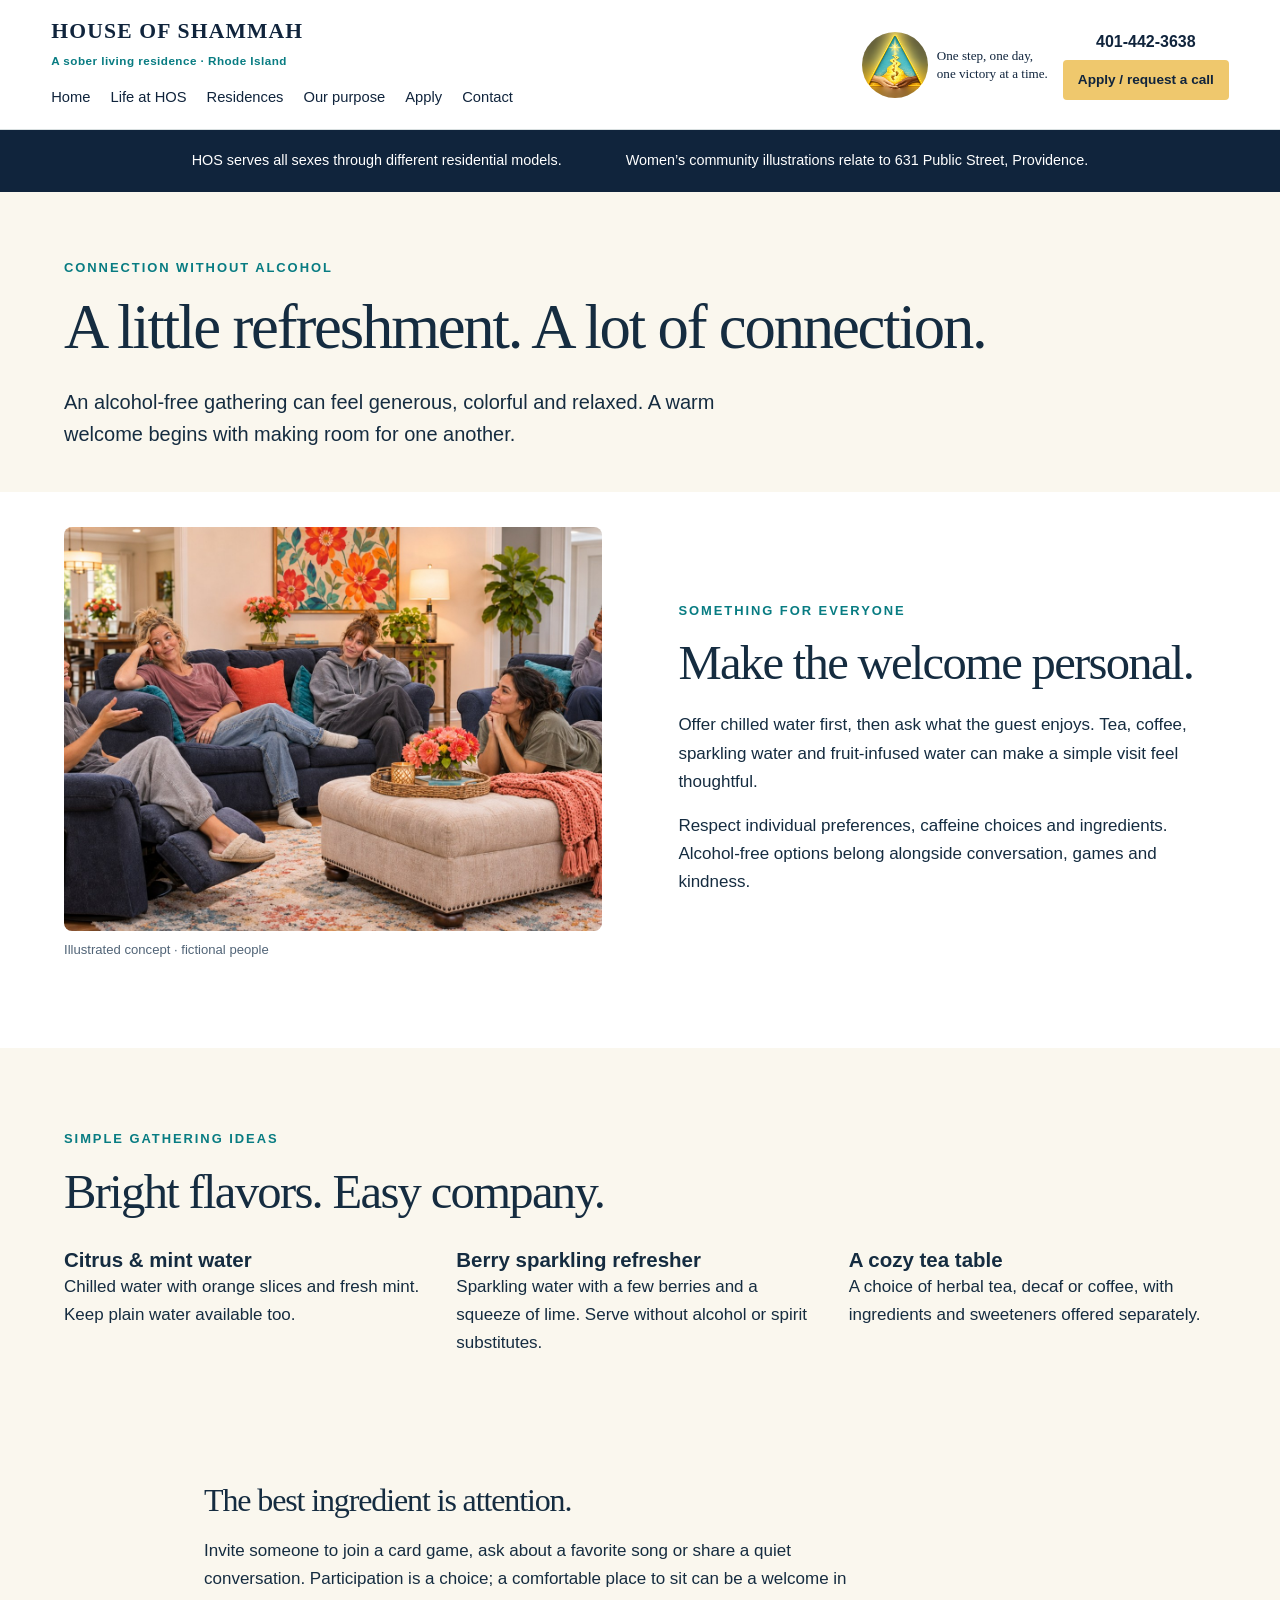
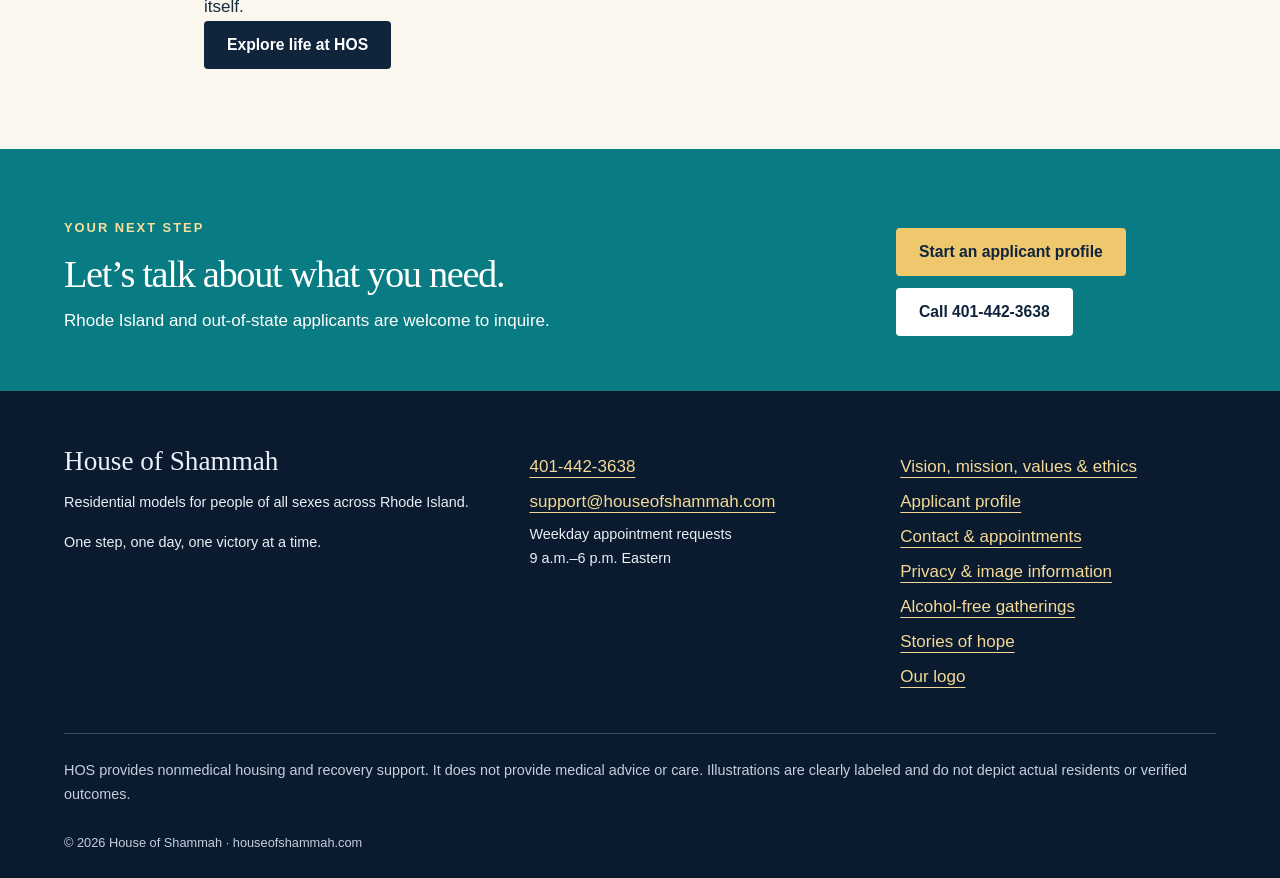
==== alcohol-free.html @ 66580cbb "Clarify HOS organization and Providence and Warwick residential models" ====
<!doctype html><html lang="en"><head><meta charset="utf-8"><meta name="viewport" content="width=device-width,initial-scale=1"><title>Alcohol-Free Gatherings | House of Shammah</title><meta name="description" content="Colorful alcohol-free refreshments and thoughtful gathering ideas from House of Shammah in Rhode Island."><meta name="theme-color" content="#10243c"><link rel="canonical" href="https://houseofshammah.com/alcohol-free.html"><link rel="icon" href="assets/refresh/hos-logo.jpg"><meta property="og:title" content="Alcohol-Free Gatherings | House of Shammah"><meta property="og:description" content="Colorful alcohol-free refreshments and thoughtful gathering ideas from House of Shammah in Rhode Island."><meta property="og:image" content="https://houseofshammah.com/assets/refresh/welcome-casual.jpg"><link rel="stylesheet" href="redesign.css"><link rel="stylesheet" href="finishing.css"><script src="site.js" defer></script></head><body><a class="skip" href="#main">Skip to content</a><header class="site-header"><div class="header-inner"><div class="navigation"><a class="wordmark" href="index.html">HOUSE OF SHAMMAH<span>A sober living residence · Rhode Island</span></a><button class="menu-toggle" aria-expanded="false" aria-controls="primary-nav">Menu</button><nav id="primary-nav" aria-label="Main navigation"><a href="index.html" >Home</a><a href="life.html" >Life at HOS</a><a href="residence.html" >Residences</a><a href="purpose.html" >Our purpose</a><a href="apply.html" >Apply</a><a href="contact.html" >Contact</a></nav></div><div class="header-contact"><a class="mini-brand" href="logo.html" aria-label="House of Shammah logo and tagline"><img src="assets/refresh/hos-logo.jpg" alt="House of Shammah gold and turquoise logo"><span>One step, one day,<br>one victory at a time.</span></a><div class="contact-actions"><a href="tel:14014423638">401-442-3638</a><a class="button gold small" href="apply.html">Apply / request a call</a></div></div></div><div class="compact-tagline">One step, one day, one victory at a time.</div></header><main id="main"><div class="promise-strip"><span>HOS serves all sexes through different residential models.</span><span>Women’s community illustrations relate to 631 Public Street, Providence.</span></div><section class="page-heading"><p class="eyebrow">Connection without alcohol</p><h1>A little refreshment. A lot of connection.</h1><p class="lede">An alcohol-free gathering can feel generous, colorful and relaxed. A warm welcome begins with making room for one another.</p></section><section class="section feature"><div><figure><a class="image-link" href="assets/refresh/living-conversation.jpg" aria-label="Open image: Fictional women sharing relaxed conversation in a welcoming living room"><img src="assets/refresh/living-conversation.jpg" alt="Fictional women sharing relaxed conversation in a welcoming living room" loading=lazy decoding="async"></a><figcaption>Illustrated concept · fictional people</figcaption></figure></div><div><p class="eyebrow">Something for everyone</p><h2>Make the welcome personal.</h2><p>Offer chilled water first, then ask what the guest enjoys. Tea, coffee, sparkling water and fruit-infused water can make a simple visit feel thoughtful.</p><p>Respect individual preferences, caffeine choices and ingredients. Alcohol-free options belong alongside conversation, games and kindness.</p></div></section><section class="section"><p class="eyebrow">Simple gathering ideas</p><h2>Bright flavors. Easy company.</h2><div class="gallery three"><article class="drink-card"><h3>Citrus & mint water</h3><p>Chilled water with orange slices and fresh mint. Keep plain water available too.</p></article><article class="drink-card"><h3>Berry sparkling refresher</h3><p>Sparkling water with a few berries and a squeeze of lime. Serve without alcohol or spirit substitutes.</p></article><article class="drink-card"><h3>A cozy tea table</h3><p>A choice of herbal tea, decaf or coffee, with ingredients and sweeteners offered separately.</p></article></div></section><section class="section prose"><h2>The best ingredient is attention.</h2><p>Invite someone to join a card game, ask about a favorite song or share a quiet conversation. Participation is a choice; a comfortable place to sit can be a welcome in itself.</p><a class="button navy" href="life.html">Explore life at HOS</a></section><section class="cta"><div><p class="eyebrow">Your next step</p><h2>Let’s talk about what you need.</h2><p>Rhode Island and out-of-state applicants are welcome to inquire.</p></div><div class="buttons"><a class="button gold" href="apply.html">Start an applicant profile</a><a class="button light" href="tel:14014423638">Call 401-442-3638</a></div></section></main><footer><div class="footer-grid"><div><strong>House of Shammah</strong><p>Residential models for people of all sexes across Rhode Island.</p><p>One step, one day, one victory at a time.</p></div><div><a href="tel:14014423638">401-442-3638</a><a href="mailto:support@houseofshammah.com">support@houseofshammah.com</a><p>Weekday appointment requests<br>9 a.m.–6 p.m. Eastern</p></div><div><a href="purpose.html">Vision, mission, values & ethics</a><a href="apply.html">Applicant profile</a><a href="contact.html">Contact & appointments</a><a href="privacy.html">Privacy & image information</a><a href="alcohol-free.html">Alcohol-free gatherings</a><a href="stories.html">Stories of hope</a><a href="logo.html">Our logo</a></div></div><p class="footer-note">HOS provides nonmedical housing and recovery support. It does not provide medical advice or care. Illustrations are clearly labeled and do not depict actual residents or verified outcomes.</p><p class="copyright">© 2026 House of Shammah · houseofshammah.com</p></footer><dialog id="image-dialog"><button class="dialog-close" aria-label="Close enlarged image">Close</button><img alt=""><p></p></dialog></body></html>
---- redesign.css ----
:root{--navy:#10243c;--teal:#087c82;--gold:#efc86d;--cream:#faf7ee;--ink:#152c40;--muted:#516477;--line:#d8dfe0;--serif:Georgia,'Times New Roman',serif}*{box-sizing:border-box}html{scroll-behavior:smooth;scroll-padding-top:160px}body{margin:0;background:var(--cream);color:var(--ink);font:1.0625rem/1.65 Arial,Helvetica,sans-serif}img{display:block;max-width:100%;height:auto}a{color:var(--teal);text-underline-offset:5px}button,input,select,textarea{font:inherit}button,a:focus-visible,input:focus-visible,select:focus-visible,textarea:focus-visible,summary:focus-visible{outline-color:var(--teal);outline-offset:4px}h1,h2,h3,p,figure{margin:0}h1,h2{font-family:var(--serif);font-weight:400;line-height:1.07;letter-spacing:-.035em}h1{font-size:clamp(2.5rem,4.9vw,4.8rem)}h2{font-size:clamp(2.1rem,3.8vw,3.7rem)}h3{font-size:1.28rem;line-height:1.35}p+p{margin-top:1rem}p{max-width:72ch}.eyebrow{text-transform:uppercase;font-size:.81rem;letter-spacing:.15em;font-weight:700;color:var(--teal);margin-bottom:1rem}.lede{font-size:1.25rem;max-width:64ch;line-height:1.6}.large{font-size:1.4rem}.micro,.form-note{font-size:.9rem;color:var(--muted)}.skip{position:fixed;top:-100px;left:20px;z-index:100;background:white;padding:12px}.skip:focus{top:10px}.site-header{position:sticky;top:0;z-index:30;background:#fffffff7;border-bottom:1px solid var(--line);backdrop-filter:blur(14px)}.header-inner{max-width:1520px;margin:auto;display:flex;justify-content:space-between;gap:24px;padding:14px 4vw;align-items:center}.wordmark{font-family:var(--serif);font-size:1.35rem;letter-spacing:.055em;text-decoration:none;color:var(--navy);font-weight:700;display:block}.wordmark span{display:block;font:700 .73rem/1.4 Arial,sans-serif;letter-spacing:.04em;color:var(--teal);margin:3px 0 12px}.navigation nav{display:flex;flex-wrap:wrap;gap:20px}.navigation nav a{font-size:.92rem;color:var(--navy);text-decoration:none;padding:4px 0;border-bottom:2px solid transparent}.navigation nav a:hover,.navigation nav a[aria-current]{border-color:var(--teal)}.header-contact{display:flex;align-items:center;gap:15px;flex-shrink:0}.mini-brand{display:flex;align-items:center;gap:9px;text-decoration:none;color:var(--navy)}.mini-brand img{width:66px;height:66px;object-fit:contain;border-radius:50%}.mini-brand span{font:.82rem/1.35 var(--serif)}.contact-actions{display:flex;flex-direction:column;align-items:center;gap:5px}.contact-actions>a:first-child{font-weight:700;text-decoration:none;color:var(--navy);font-size:1rem}.button{display:inline-flex;justify-content:center;align-items:center;border:1px solid transparent;min-height:48px;padding:12px 22px;text-decoration:none;border-radius:4px;font-size:.98rem;line-height:1.35;font-weight:700;cursor:pointer;transition:transform .16s,background .16s}.button:hover{transform:translateY(-2px)}.button.small{font-size:.85rem;min-height:40px;padding:9px 14px}.button.gold{background:var(--gold);color:var(--navy)}.button.navy{background:var(--navy);color:white}.button.outline{background:transparent;border-color:var(--navy);color:var(--navy)}.button.light{background:white;color:var(--navy)}.buttons{display:flex;flex-wrap:wrap;gap:12px;margin-top:24px}.text-link{font-weight:700;display:inline-block;margin-top:24px}.menu-toggle{display:none}.hero{display:grid;grid-template-columns:minmax(270px,.8fr) minmax(0,1.75fr);max-width:1600px;margin:auto;border-bottom:1px solid var(--line)}.hero-brand{display:flex;align-items:center;justify-content:center;flex-direction:column;text-align:center;background:linear-gradient(140deg,#fff9e5,#f4e6bd);padding:42px 25px;border-right:1px solid #dec77e}.hero-brand img{width:100%;max-width:360px;aspect-ratio:1;object-fit:contain;border-radius:12px;box-shadow:0 18px 38px #9b7c4b22}.brand-tagline{font:italic clamp(1.3rem,2vw,2rem)/1.35 var(--serif);margin-top:25px}.place{font-size:.8rem;text-transform:uppercase;letter-spacing:.15em;margin-top:22px}.hero-story{position:relative;background:white;display:flex;flex-direction:column}.hero-copy{padding:35px 5vw 28px}.hero-copy h1{font-size:clamp(2.6rem,4vw,4.1rem)}.hero-copy h1 em{font-weight:400;color:var(--teal)}.hero-copy>p:not(.eyebrow){margin-top:18px;max-width:59ch}.hero-copy .micro{margin-top:14px!important}.hero-photo figure>a{display:block}.hero-photo img{width:100%;height:310px;object-fit:cover;object-position:center 48%}.hero-photo figcaption{padding:7px 20px}.promise-strip{background:var(--navy);color:white;display:flex;justify-content:center;gap:5vw;padding:19px 5vw;font-size:.9rem}.section{max-width:1340px;margin:auto;padding:80px 5vw}.intro,.feature,.founder{display:grid;grid-template-columns:1fr 1fr;gap:6vw;align-items:center}.intro h2{font-size:clamp(2rem,3.5vw,3.4rem)}.feature{background:white;max-width:none;padding-left:max(5vw,calc((100vw - 1206px)/2));padding-right:max(5vw,calc((100vw - 1206px)/2))}.feature h2,.founder h3{margin-bottom:22px}.feature figure img{width:100%;aspect-ratio:4/3;object-fit:cover;border-radius:8px}.founder-name{border-left:5px solid var(--gold);padding-left:28px}.founder-tagline{font:italic 1.6rem/1.55 var(--serif);color:var(--teal);margin-top:20px}.credential{font-size:.92rem;padding:20px 0;border-top:1px solid var(--line)}.cta{background:var(--teal);color:white;padding:55px max(5vw,calc((100vw - 1206px)/2));display:flex;gap:40px;align-items:center;justify-content:space-between}.cta .eyebrow{color:#f8df9e}.cta h2{font-size:clamp(2rem,3vw,3rem)}.cta p{margin-top:12px}.cta .buttons{max-width:320px;flex-shrink:0}.page-heading{max-width:1340px;margin:auto;padding:65px 5vw 42px}.page-heading h1{max-width:1000px;margin-bottom:25px}.page-heading+.section{padding-top:35px}.comparison{display:grid;grid-template-columns:1fr 1fr;gap:25px;margin:30px 0}.comparison h3{margin-bottom:16px}.comparison img{width:100%;aspect-ratio:4/3;object-fit:cover;border-radius:6px}.comparison+figure img{width:100%;border-radius:7px}.gallery{display:grid;gap:25px;margin-top:28px}.gallery.two{grid-template-columns:1fr 1fr}.gallery.three{grid-template-columns:repeat(3,1fr)}.gallery img{width:100%;height:330px;object-fit:cover;border-radius:6px}.gallery.three img{height:265px}.gallery-heading{font:2rem var(--serif);border-top:1px solid var(--line);padding-top:32px;margin-top:40px}figcaption{font-size:.82rem;line-height:1.5;padding:9px 0;color:var(--muted)}figcaption strong{font-size:1rem;color:var(--navy)}.image-link{display:block;cursor:zoom-in}.pastel{background:#eff7f4;max-width:none;padding-left:max(5vw,calc((100vw - 1206px)/2));padding-right:max(5vw,calc((100vw - 1206px)/2))}.view-switch{display:flex;gap:10px;margin-top:25px}.concept-section{padding-top:25px}.purpose-triptych{display:grid;grid-template-columns:1fr 1fr 1fr;gap:30px;align-items:start}.purpose-logo{position:sticky;top:165px;border-right:1px solid #c8aa5c;padding-right:25px;text-align:center}.purpose-logo img{width:100%;object-fit:contain;aspect-ratio:1;border-radius:10px}.purpose-logo h2{font-size:2rem;margin:25px 0 10px}.purpose-logo p{font:italic 1.5rem/1.4 var(--serif)}.frame-column{display:grid;gap:24px}.frame-column img{width:100%;height:auto;object-fit:contain}.readable-statements{padding-top:20px}details{margin-top:18px;border-bottom:1px solid var(--line);padding:20px 0}summary{cursor:pointer;font-size:1.2rem;font-weight:700}details p{padding:20px 0 5px}.application-layout{display:grid;grid-template-columns:310px 1fr;gap:55px;padding-top:20px}.application-layout aside{align-self:start;position:sticky;top:155px}.application-layout aside h2{font-size:2rem}.application-layout ol{padding-left:24px}.application-layout li{margin:15px 0}form{min-width:0}form>h2{font-size:2rem;margin-bottom:25px}fieldset{border:0;border-top:1px solid var(--line);padding:30px 0;margin:0}legend{font:1.7rem var(--serif);padding:0 12px 0 0}label{display:block;font-size:.95rem;font-weight:700;margin-top:15px}input,select,textarea{display:block;width:100%;min-height:46px;border:1px solid #9aaab5;background:white;border-radius:4px;color:var(--navy);padding:10px 12px;margin-top:7px;max-width:100%}textarea{resize:vertical}input[type=checkbox]{display:inline;width:18px;height:18px;min-height:18px;flex-shrink:0;margin:4px 0 0}.check{display:flex;gap:10px;align-items:start;font-weight:400}.form-grid{display:grid;grid-template-columns:1fr 1fr;gap:0 22px}.contact-person{padding:15px 0 22px}.contact-person+.contact-person{border-top:1px dashed var(--line)}.income-options{margin-top:20px;display:grid;grid-template-columns:1fr 1fr;gap:0 20px}.income-options p{grid-column:1/-1}fieldset>p,.form-note{margin-top:20px}.text-button{background:transparent;border:0;text-decoration:underline;color:var(--teal);cursor:pointer;padding:12px}form button[type=submit]{margin-top:25px}#appointment-status{font-weight:700;margin-top:20px;color:var(--teal)}.contact-grid{display:grid;grid-template-columns:1fr 1fr;gap:7vw;padding-top:20px}.contact-block{background:var(--navy);color:white;padding:35px;border-radius:8px}.contact-block h2{font-size:2.5rem;margin-bottom:30px}.contact-block a{display:block;color:var(--gold);overflow-wrap:anywhere}.big-phone{font-size:clamp(1.8rem,2.8vw,2.5rem);text-decoration:none;font-weight:700;margin:20px 0}.contact-block p{margin-top:22px}.appointment-form h2{font-size:2.8rem;margin-bottom:20px}.appointment-form{scroll-margin-top:170px}.logo-page{text-align:center;max-width:1100px;margin:auto;padding:70px 5vw 90px}.logo-page h1{font-size:clamp(2.5rem,4vw,4rem)}.logo-page>img{width:min(100%,640px);aspect-ratio:1;object-fit:contain;margin:35px auto;border-radius:12px}.logo-page .button{margin-top:35px}.prose{max-width:1000px;padding-top:10px}.prose h2{font-size:2rem;margin:35px 0 20px}.footer-grid{max-width:1206px;margin:auto;display:grid;grid-template-columns:1.3fr 1fr 1fr;gap:55px}footer{background:#0b1b2f;color:#e9eff5;padding:55px 5vw 25px}footer a{color:#f3d995;display:block;margin:7px 0;overflow-wrap:anywhere}footer p{font-size:.9rem}.footer-grid strong{font:1.7rem var(--serif)}.footer-grid strong+p{margin-top:12px}.footer-note{max-width:1206px;margin:35px auto 0;border-top:1px solid #ffffff33;padding-top:25px;color:#c2d0dd}.copyright{max-width:1206px;margin:25px auto 0;color:#c2d0dd;font-size:.8rem}dialog{border:0;border-radius:8px;max-width:95vw;width:1100px;max-height:94vh;background:white;padding:18px}dialog::backdrop{background:#071528dc}dialog img{max-height:78vh;width:100%;object-fit:contain}dialog p{font-size:.9rem;margin-top:10px}.dialog-close{float:right;border:1px solid var(--navy);background:var(--navy);color:white;padding:8px 18px;border-radius:4px;margin-bottom:12px;cursor:pointer}.profile-print{display:none}
@media(max-width:1100px){.header-inner{gap:15px}.mini-brand span{display:none}.navigation nav{gap:14px}.wordmark{font-size:1.15rem}.hero-copy{padding:30px}.hero-copy h1{font-size:3rem}.hero-brand{padding:30px 18px}.application-layout{grid-template-columns:250px 1fr;gap:30px}.gallery img{height:280px}.purpose-triptych{gap:18px}.purpose-logo{padding-right:16px}}
@media(max-width:800px){html{scroll-padding-top:155px}.header-inner{padding:10px 4vw;gap:10px}.wordmark{font-size:.95rem;letter-spacing:.015em}.wordmark span{font-size:.67rem;margin-bottom:5px;max-width:210px}.menu-toggle{display:block;border:1px solid #b7c6cb;background:white;padding:6px 12px;border-radius:3px;font-size:.85rem;color:var(--navy)}.navigation nav{display:none;position:absolute;top:100%;left:0;right:0;background:white;padding:20px 5vw;box-shadow:0 10px 15px #0001}.navigation nav.open{display:flex}.header-contact{gap:7px}.mini-brand img{width:49px;height:49px}.contact-actions>a:first-child{font-size:.82rem}.button.small{padding:8px;font-size:.75rem;min-height:35px}.hero{grid-template-columns:1fr}.hero-brand{padding:25px;display:grid;grid-template-columns:100px 1fr;gap:15px;border-right:0;border-bottom:1px solid #dec77e}.hero-brand img{width:100px}.hero-brand .brand-tagline{margin:0;font-size:1.35rem;text-align:left}.hero-brand .place{display:none}.hero-copy{padding:35px 6vw}.hero-copy h1{font-size:clamp(2.5rem,7.4vw,3.8rem)}.hero-photo img{height:auto;aspect-ratio:4/3}.promise-strip{flex-wrap:wrap;gap:10px 25px;justify-content:start;padding:18px 6vw}.section{padding:50px 6vw}.intro,.feature,.founder{grid-template-columns:1fr;gap:30px}.intro h2{font-size:2.8rem}.feature h2{margin-top:5px}.page-heading{padding:45px 6vw 30px}.page-heading .lede{font-size:1.1rem}.comparison,.gallery.two,.gallery.three{grid-template-columns:1fr}.gallery img,.gallery.three img{height:auto;max-height:550px;object-fit:contain;background:#f2efe6}.comparison img{height:auto;aspect-ratio:auto}.purpose-triptych{grid-template-columns:1fr 1fr}.purpose-logo{grid-column:1/-1;position:static;border-right:0;border-bottom:1px solid #c8aa5c;padding:0 0 28px}.purpose-logo img{width:240px;margin:auto}.purpose-logo h2{margin-top:20px}.application-layout,.contact-grid{grid-template-columns:1fr;gap:35px}.application-layout aside{position:static}.cta{flex-direction:column;align-items:start;gap:15px;padding:40px 6vw}.cta .buttons{max-width:none}.footer-grid{grid-template-columns:1fr;gap:25px}.frame-column{gap:18px}.frame-column figcaption{font-size:.75rem}.contact-block{padding:25px}.form-grid{gap:0 16px}}
@media(max-width:450px){.header-contact .mini-brand{display:flex}.mini-brand img{width:36px;height:36px}.mini-brand span{display:none}.contact-actions{gap:6px}.navigation .wordmark{max-width:150px;font-size:.82rem}.navigation nav{flex-direction:column;gap:8px}.hero-brand{grid-template-columns:84px 1fr;padding:20px}.hero-brand img{width:84px}.brand-tagline{font-size:1.2rem!important}.form-grid,.income-options{grid-template-columns:1fr}.purpose-triptych{grid-template-columns:1fr}.purpose-logo{grid-column:auto}.frame-column img{max-width:420px;margin:auto}h1{font-size:2.6rem}.hero-copy h1{font-size:2.7rem}.buttons>.button{flex-grow:1}.contact-actions .button{font-size:.67rem;padding:7px}.gallery-heading{margin-top:28px}}
@media(prefers-reduced-motion:reduce){html{scroll-behavior:auto}*,*::before,*::after{transition:none!important;animation:none!important}}
@media print{body{font:12pt/1.5 Arial;background:white;color:black}.site-header,footer,.cta,.buttons,.menu-toggle,.view-switch{display:none!important}.section,.page-heading{padding:20px 0;max-width:none}.application-layout{display:block}.application-layout aside{display:none}.profile-printing body>*{display:none!important}.profile-printing body>.profile-print{display:block!important;padding:20px}.profile-print h1{font:24pt Georgia;margin-bottom:12px}.profile-print h2{font:18pt Georgia;margin:25px 0 12px}.profile-print p{font:12pt/1.5 Arial;margin:8px 0;white-space:pre-wrap;overflow-wrap:anywhere}.profile-print section{break-inside:avoid}a{color:inherit;text-decoration:none}figure{break-inside:avoid}}
---- finishing.css ----
.compact-tagline{display:none}.hero-photo{order:-1}.hero-photo img{height:280px;object-position:center 20%}.hero-copy{padding-top:24px;padding-bottom:28px}.hero-copy h1{font-size:clamp(2.5rem,3.5vw,3.55rem)}.hero-copy .eyebrow{margin-bottom:12px}.hero-copy>p:not(.eyebrow){margin-top:13px}.hero-copy .buttons{margin-top:18px}
.foundation-section{display:grid;grid-template-columns:1fr 1fr;align-items:center;gap:60px;border-top:1px solid #d8dfe0}.foundation-section img{max-height:850px;width:100%;object-fit:contain}.foundation-section h2{margin-bottom:24px}
@media(max-width:800px){.foundation-section{grid-template-columns:1fr;gap:25px}}
@media(max-width:1100px){.compact-tagline{display:block;text-align:center;font:italic .95rem/1.5 Georgia,serif;padding:4px 12px;border-top:1px solid #edf0ef;color:#10243c}.header-inner{padding-top:10px;padding-bottom:8px}}
@media(max-width:800px){.hero-photo img{height:auto;aspect-ratio:16/10;object-position:center 65%}.hero-copy h1{font-size:clamp(2.5rem,7.4vw,3.8rem)}}
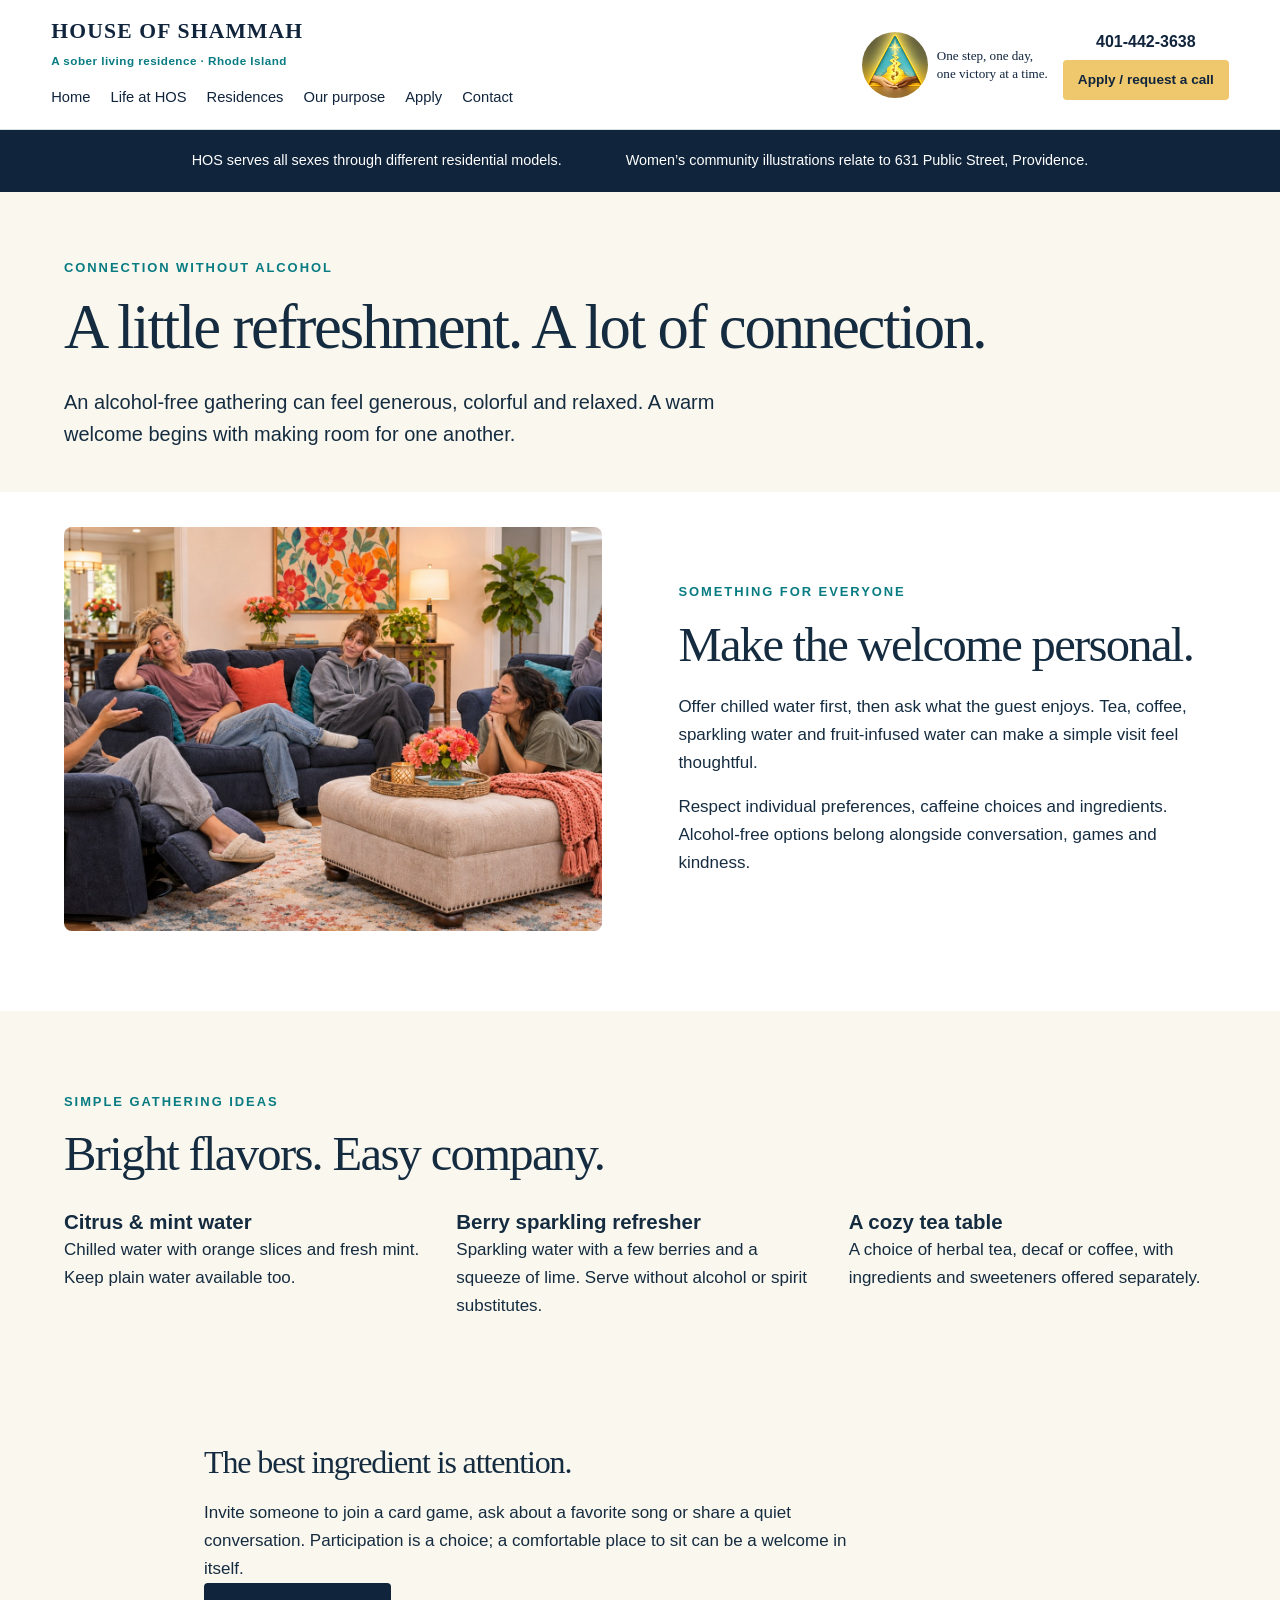
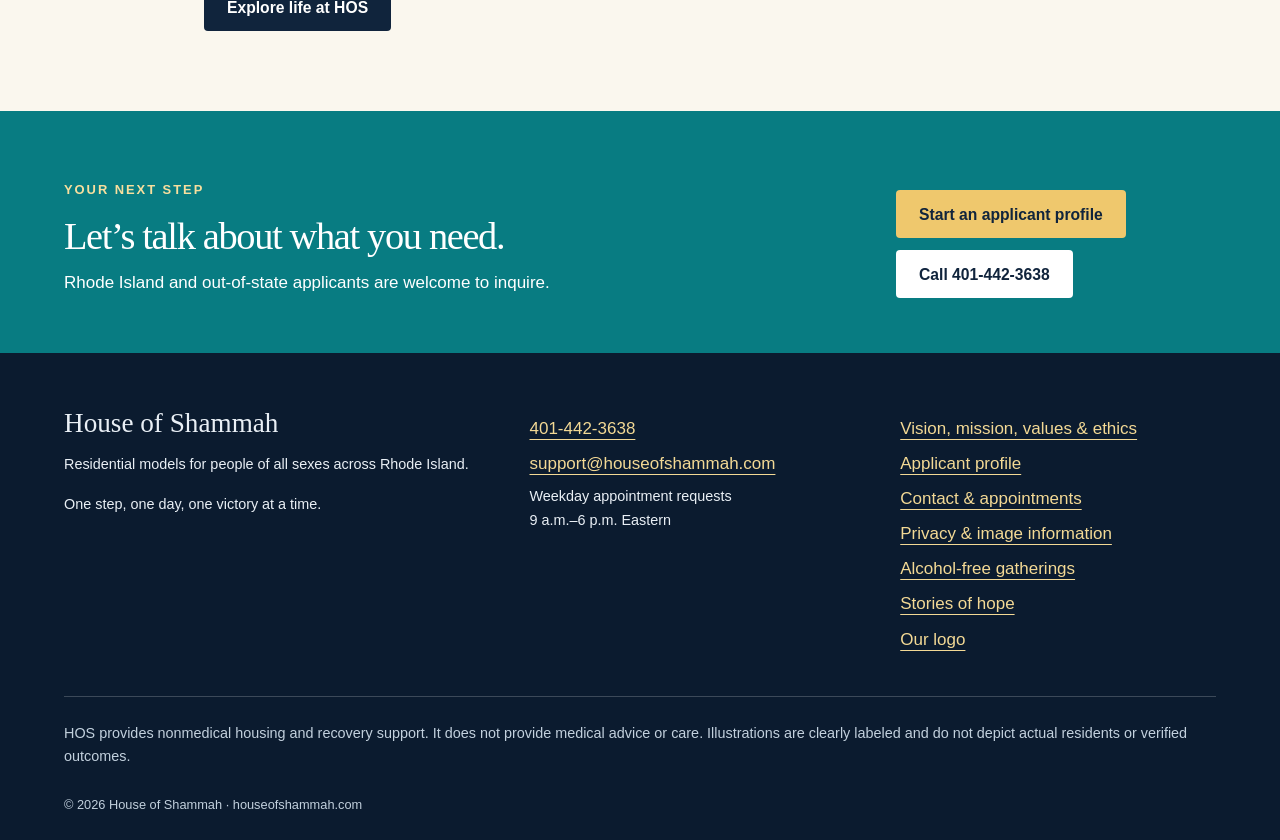
==== commit 8464d3b6: "Remove repeated illustrated-people wording beneath photos; preserve all images" ====
--- a/alcohol-free.html
+++ b/alcohol-free.html
@@ -1 +1 @@
-<!doctype html><html lang="en"><head><meta charset="utf-8"><meta name="viewport" content="width=device-width,initial-scale=1"><title>Alcohol-Free Gatherings | House of Shammah</title><meta name="description" content="Colorful alcohol-free refreshments and thoughtful gathering ideas from House of Shammah in Rhode Island."><meta name="theme-color" content="#10243c"><link rel="canonical" href="https://houseofshammah.com/alcohol-free.html"><link rel="icon" href="assets/refresh/hos-logo.jpg"><meta property="og:title" content="Alcohol-Free Gatherings | House of Shammah"><meta property="og:description" content="Colorful alcohol-free refreshments and thoughtful gathering ideas from House of Shammah in Rhode Island."><meta property="og:image" content="https://houseofshammah.com/assets/refresh/welcome-casual.jpg"><link rel="stylesheet" href="redesign.css"><link rel="stylesheet" href="finishing.css"><script src="site.js" defer></script></head><body><a class="skip" href="#main">Skip to content</a><header class="site-header"><div class="header-inner"><div class="navigation"><a class="wordmark" href="index.html">HOUSE OF SHAMMAH<span>A sober living residence · Rhode Island</span></a><button class="menu-toggle" aria-expanded="false" aria-controls="primary-nav">Menu</button><nav id="primary-nav" aria-label="Main navigation"><a href="index.html" >Home</a><a href="life.html" >Life at HOS</a><a href="residence.html" >Residences</a><a href="purpose.html" >Our purpose</a><a href="apply.html" >Apply</a><a href="contact.html" >Contact</a></nav></div><div class="header-contact"><a class="mini-brand" href="logo.html" aria-label="House of Shammah logo and tagline"><img src="assets/refresh/hos-logo.jpg" alt="House of Shammah gold and turquoise logo"><span>One step, one day,<br>one victory at a time.</span></a><div class="contact-actions"><a href="tel:14014423638">401-442-3638</a><a class="button gold small" href="apply.html">Apply / request a call</a></div></div></div><div class="compact-tagline">One step, one day, one victory at a time.</div></header><main id="main"><div class="promise-strip"><span>HOS serves all sexes through different residential models.</span><span>Women’s community illustrations relate to 631 Public Street, Providence.</span></div><section class="page-heading"><p class="eyebrow">Connection without alcohol</p><h1>A little refreshment. A lot of connection.</h1><p class="lede">An alcohol-free gathering can feel generous, colorful and relaxed. A warm welcome begins with making room for one another.</p></section><section class="section feature"><div><figure><a class="image-link" href="assets/refresh/living-conversation.jpg" aria-label="Open image: Fictional women sharing relaxed conversation in a welcoming living room"><img src="assets/refresh/living-conversation.jpg" alt="Fictional women sharing relaxed conversation in a welcoming living room" loading=lazy decoding="async"></a><figcaption>Illustrated concept · fictional people</figcaption></figure></div><div><p class="eyebrow">Something for everyone</p><h2>Make the welcome personal.</h2><p>Offer chilled water first, then ask what the guest enjoys. Tea, coffee, sparkling water and fruit-infused water can make a simple visit feel thoughtful.</p><p>Respect individual preferences, caffeine choices and ingredients. Alcohol-free options belong alongside conversation, games and kindness.</p></div></section><section class="section"><p class="eyebrow">Simple gathering ideas</p><h2>Bright flavors. Easy company.</h2><div class="gallery three"><article class="drink-card"><h3>Citrus & mint water</h3><p>Chilled water with orange slices and fresh mint. Keep plain water available too.</p></article><article class="drink-card"><h3>Berry sparkling refresher</h3><p>Sparkling water with a few berries and a squeeze of lime. Serve without alcohol or spirit substitutes.</p></article><article class="drink-card"><h3>A cozy tea table</h3><p>A choice of herbal tea, decaf or coffee, with ingredients and sweeteners offered separately.</p></article></div></section><section class="section prose"><h2>The best ingredient is attention.</h2><p>Invite someone to join a card game, ask about a favorite song or share a quiet conversation. Participation is a choice; a comfortable place to sit can be a welcome in itself.</p><a class="button navy" href="life.html">Explore life at HOS</a></section><section class="cta"><div><p class="eyebrow">Your next step</p><h2>Let’s talk about what you need.</h2><p>Rhode Island and out-of-state applicants are welcome to inquire.</p></div><div class="buttons"><a class="button gold" href="apply.html">Start an applicant profile</a><a class="button light" href="tel:14014423638">Call 401-442-3638</a></div></section></main><footer><div class="footer-grid"><div><strong>House of Shammah</strong><p>Residential models for people of all sexes across Rhode Island.</p><p>One step, one day, one victory at a time.</p></div><div><a href="tel:14014423638">401-442-3638</a><a href="mailto:support@houseofshammah.com">support@houseofshammah.com</a><p>Weekday appointment requests<br>9 a.m.–6 p.m. Eastern</p></div><div><a href="purpose.html">Vision, mission, values & ethics</a><a href="apply.html">Applicant profile</a><a href="contact.html">Contact & appointments</a><a href="privacy.html">Privacy & image information</a><a href="alcohol-free.html">Alcohol-free gatherings</a><a href="stories.html">Stories of hope</a><a href="logo.html">Our logo</a></div></div><p class="footer-note">HOS provides nonmedical housing and recovery support. It does not provide medical advice or care. Illustrations are clearly labeled and do not depict actual residents or verified outcomes.</p><p class="copyright">© 2026 House of Shammah · houseofshammah.com</p></footer><dialog id="image-dialog"><button class="dialog-close" aria-label="Close enlarged image">Close</button><img alt=""><p></p></dialog></body></html>+<!doctype html><html lang="en"><head><meta charset="utf-8"><meta name="viewport" content="width=device-width,initial-scale=1"><title>Alcohol-Free Gatherings | House of Shammah</title><meta name="description" content="Colorful alcohol-free refreshments and thoughtful gathering ideas from House of Shammah in Rhode Island."><meta name="theme-color" content="#10243c"><link rel="canonical" href="https://houseofshammah.com/alcohol-free.html"><link rel="icon" href="assets/refresh/hos-logo.jpg"><meta property="og:title" content="Alcohol-Free Gatherings | House of Shammah"><meta property="og:description" content="Colorful alcohol-free refreshments and thoughtful gathering ideas from House of Shammah in Rhode Island."><meta property="og:image" content="https://houseofshammah.com/assets/refresh/welcome-casual.jpg"><link rel="stylesheet" href="redesign.css"><link rel="stylesheet" href="finishing.css"><script src="site.js" defer></script></head><body><a class="skip" href="#main">Skip to content</a><header class="site-header"><div class="header-inner"><div class="navigation"><a class="wordmark" href="index.html">HOUSE OF SHAMMAH<span>A sober living residence · Rhode Island</span></a><button class="menu-toggle" aria-expanded="false" aria-controls="primary-nav">Menu</button><nav id="primary-nav" aria-label="Main navigation"><a href="index.html" >Home</a><a href="life.html" >Life at HOS</a><a href="residence.html" >Residences</a><a href="purpose.html" >Our purpose</a><a href="apply.html" >Apply</a><a href="contact.html" >Contact</a></nav></div><div class="header-contact"><a class="mini-brand" href="logo.html" aria-label="House of Shammah logo and tagline"><img src="assets/refresh/hos-logo.jpg" alt="House of Shammah gold and turquoise logo"><span>One step, one day,<br>one victory at a time.</span></a><div class="contact-actions"><a href="tel:14014423638">401-442-3638</a><a class="button gold small" href="apply.html">Apply / request a call</a></div></div></div><div class="compact-tagline">One step, one day, one victory at a time.</div></header><main id="main"><div class="promise-strip"><span>HOS serves all sexes through different residential models.</span><span>Women’s community illustrations relate to 631 Public Street, Providence.</span></div><section class="page-heading"><p class="eyebrow">Connection without alcohol</p><h1>A little refreshment. A lot of connection.</h1><p class="lede">An alcohol-free gathering can feel generous, colorful and relaxed. A warm welcome begins with making room for one another.</p></section><section class="section feature"><div><figure><a class="image-link" href="assets/refresh/living-conversation.jpg" aria-label="Open image: Fictional women sharing relaxed conversation in a welcoming living room"><img src="assets/refresh/living-conversation.jpg" alt="Fictional women sharing relaxed conversation in a welcoming living room" loading=lazy decoding="async"></a></figure></div><div><p class="eyebrow">Something for everyone</p><h2>Make the welcome personal.</h2><p>Offer chilled water first, then ask what the guest enjoys. Tea, coffee, sparkling water and fruit-infused water can make a simple visit feel thoughtful.</p><p>Respect individual preferences, caffeine choices and ingredients. Alcohol-free options belong alongside conversation, games and kindness.</p></div></section><section class="section"><p class="eyebrow">Simple gathering ideas</p><h2>Bright flavors. Easy company.</h2><div class="gallery three"><article class="drink-card"><h3>Citrus & mint water</h3><p>Chilled water with orange slices and fresh mint. Keep plain water available too.</p></article><article class="drink-card"><h3>Berry sparkling refresher</h3><p>Sparkling water with a few berries and a squeeze of lime. Serve without alcohol or spirit substitutes.</p></article><article class="drink-card"><h3>A cozy tea table</h3><p>A choice of herbal tea, decaf or coffee, with ingredients and sweeteners offered separately.</p></article></div></section><section class="section prose"><h2>The best ingredient is attention.</h2><p>Invite someone to join a card game, ask about a favorite song or share a quiet conversation. Participation is a choice; a comfortable place to sit can be a welcome in itself.</p><a class="button navy" href="life.html">Explore life at HOS</a></section><section class="cta"><div><p class="eyebrow">Your next step</p><h2>Let’s talk about what you need.</h2><p>Rhode Island and out-of-state applicants are welcome to inquire.</p></div><div class="buttons"><a class="button gold" href="apply.html">Start an applicant profile</a><a class="button light" href="tel:14014423638">Call 401-442-3638</a></div></section></main><footer><div class="footer-grid"><div><strong>House of Shammah</strong><p>Residential models for people of all sexes across Rhode Island.</p><p>One step, one day, one victory at a time.</p></div><div><a href="tel:14014423638">401-442-3638</a><a href="mailto:support@houseofshammah.com">support@houseofshammah.com</a><p>Weekday appointment requests<br>9 a.m.–6 p.m. Eastern</p></div><div><a href="purpose.html">Vision, mission, values & ethics</a><a href="apply.html">Applicant profile</a><a href="contact.html">Contact & appointments</a><a href="privacy.html">Privacy & image information</a><a href="alcohol-free.html">Alcohol-free gatherings</a><a href="stories.html">Stories of hope</a><a href="logo.html">Our logo</a></div></div><p class="footer-note">HOS provides nonmedical housing and recovery support. It does not provide medical advice or care. Illustrations are clearly labeled and do not depict actual residents or verified outcomes.</p><p class="copyright">© 2026 House of Shammah · houseofshammah.com</p></footer><dialog id="image-dialog"><button class="dialog-close" aria-label="Close enlarged image">Close</button><img alt=""><p></p></dialog></body></html>
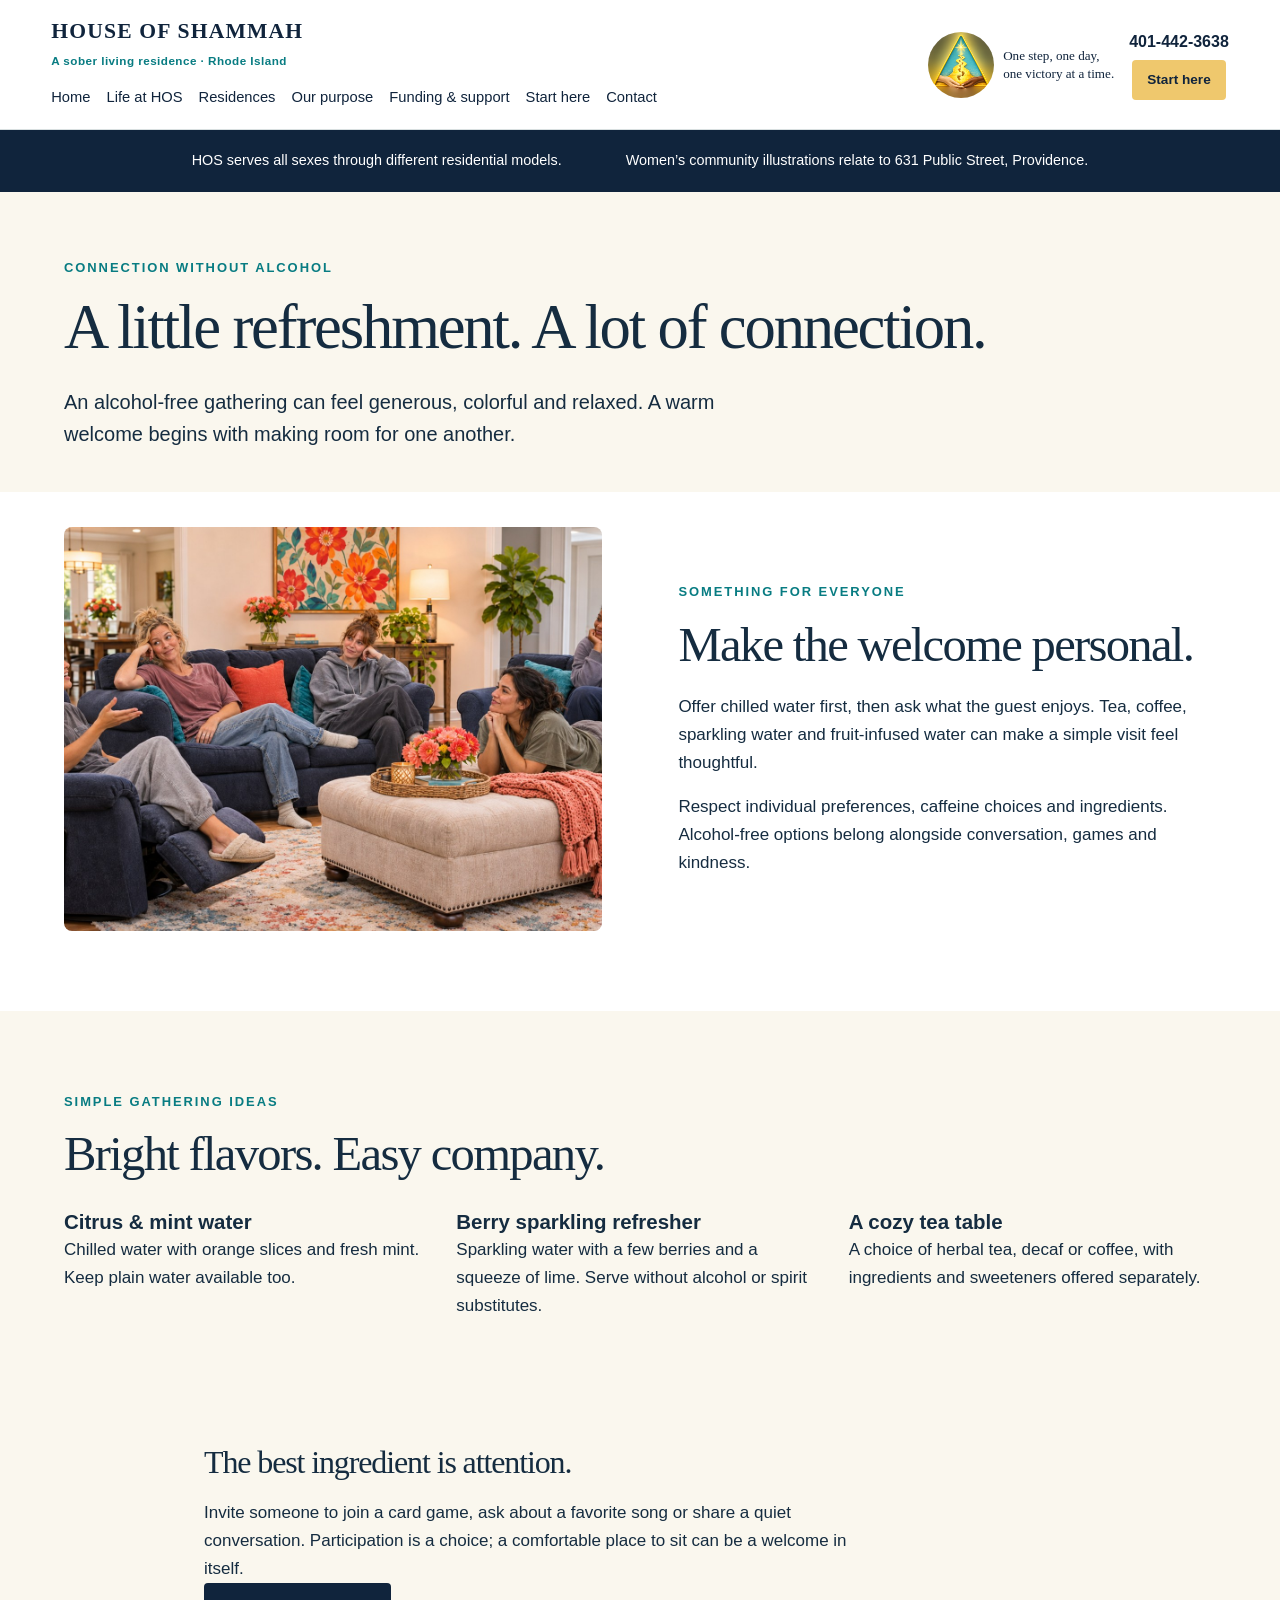
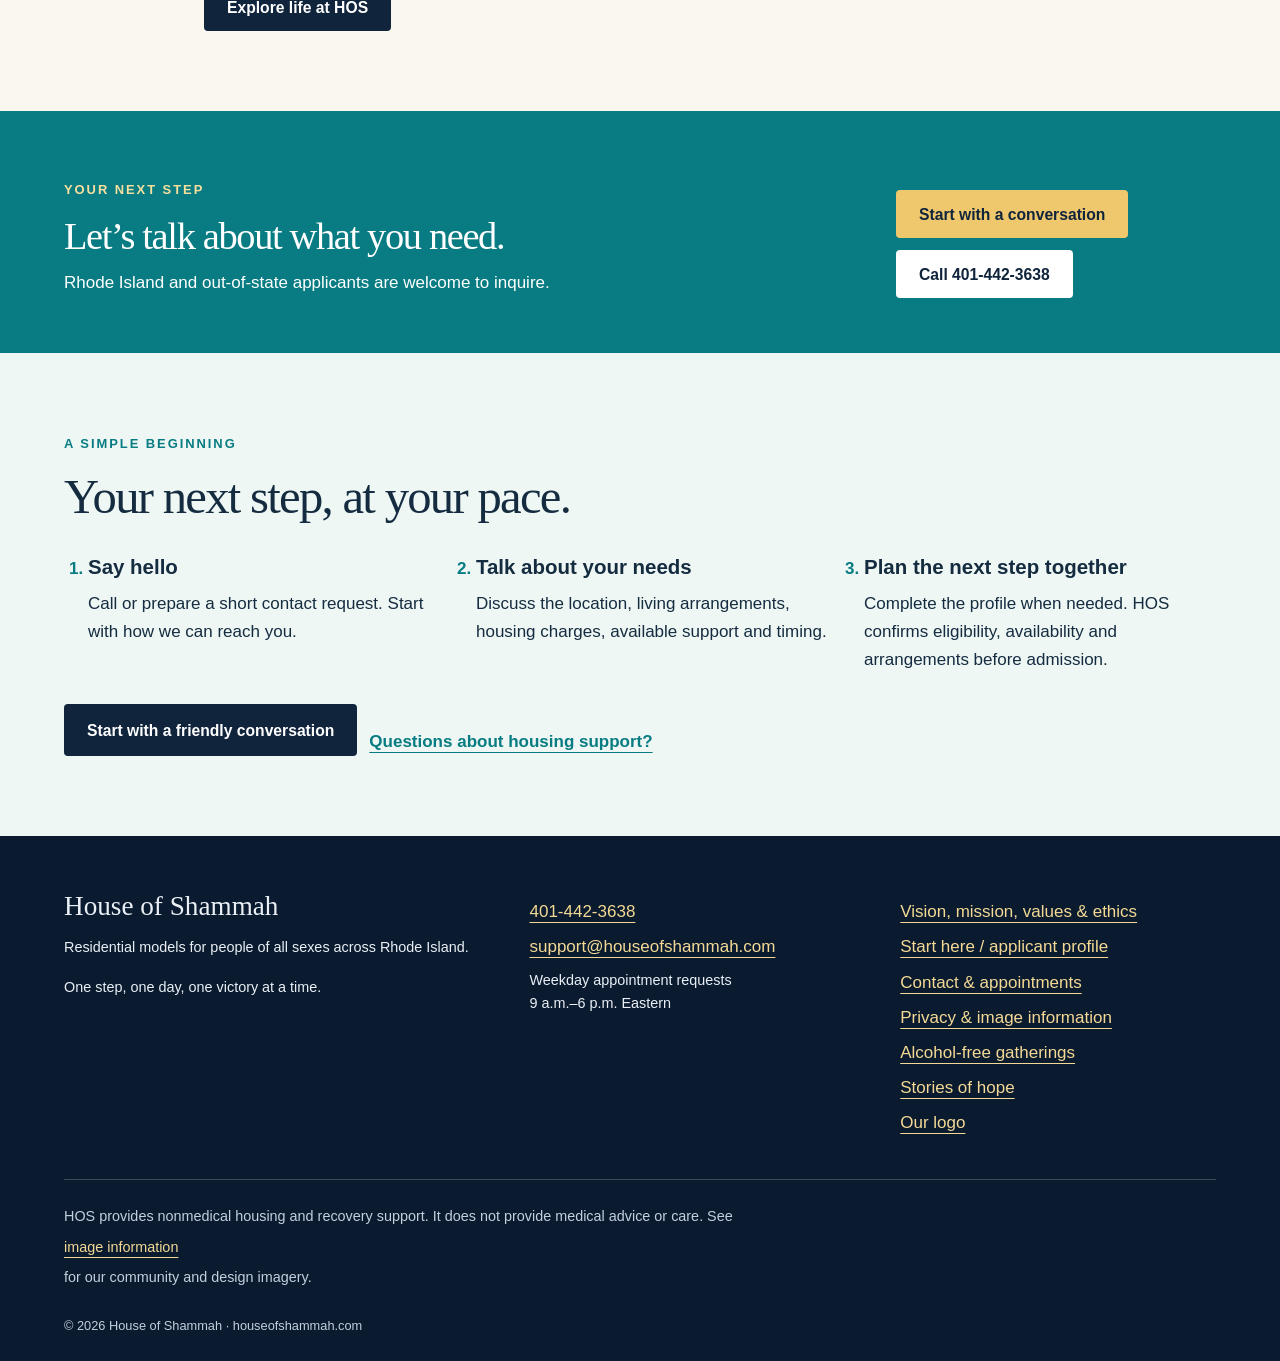
==== commit 7bad6bda: "Improve welcoming navigation and short contact journey; add verified funding resources" ====
--- a/alcohol-free.html
+++ b/alcohol-free.html
@@ -1 +1 @@
-<!doctype html><html lang="en"><head><meta charset="utf-8"><meta name="viewport" content="width=device-width,initial-scale=1"><title>Alcohol-Free Gatherings | House of Shammah</title><meta name="description" content="Colorful alcohol-free refreshments and thoughtful gathering ideas from House of Shammah in Rhode Island."><meta name="theme-color" content="#10243c"><link rel="canonical" href="https://houseofshammah.com/alcohol-free.html"><link rel="icon" href="assets/refresh/hos-logo.jpg"><meta property="og:title" content="Alcohol-Free Gatherings | House of Shammah"><meta property="og:description" content="Colorful alcohol-free refreshments and thoughtful gathering ideas from House of Shammah in Rhode Island."><meta property="og:image" content="https://houseofshammah.com/assets/refresh/welcome-casual.jpg"><link rel="stylesheet" href="redesign.css"><link rel="stylesheet" href="finishing.css"><script src="site.js" defer></script></head><body><a class="skip" href="#main">Skip to content</a><header class="site-header"><div class="header-inner"><div class="navigation"><a class="wordmark" href="index.html">HOUSE OF SHAMMAH<span>A sober living residence · Rhode Island</span></a><button class="menu-toggle" aria-expanded="false" aria-controls="primary-nav">Menu</button><nav id="primary-nav" aria-label="Main navigation"><a href="index.html" >Home</a><a href="life.html" >Life at HOS</a><a href="residence.html" >Residences</a><a href="purpose.html" >Our purpose</a><a href="apply.html" >Apply</a><a href="contact.html" >Contact</a></nav></div><div class="header-contact"><a class="mini-brand" href="logo.html" aria-label="House of Shammah logo and tagline"><img src="assets/refresh/hos-logo.jpg" alt="House of Shammah gold and turquoise logo"><span>One step, one day,<br>one victory at a time.</span></a><div class="contact-actions"><a href="tel:14014423638">401-442-3638</a><a class="button gold small" href="apply.html">Apply / request a call</a></div></div></div><div class="compact-tagline">One step, one day, one victory at a time.</div></header><main id="main"><div class="promise-strip"><span>HOS serves all sexes through different residential models.</span><span>Women’s community illustrations relate to 631 Public Street, Providence.</span></div><section class="page-heading"><p class="eyebrow">Connection without alcohol</p><h1>A little refreshment. A lot of connection.</h1><p class="lede">An alcohol-free gathering can feel generous, colorful and relaxed. A warm welcome begins with making room for one another.</p></section><section class="section feature"><div><figure><a class="image-link" href="assets/refresh/living-conversation.jpg" aria-label="Open image: Fictional women sharing relaxed conversation in a welcoming living room"><img src="assets/refresh/living-conversation.jpg" alt="Fictional women sharing relaxed conversation in a welcoming living room" loading=lazy decoding="async"></a></figure></div><div><p class="eyebrow">Something for everyone</p><h2>Make the welcome personal.</h2><p>Offer chilled water first, then ask what the guest enjoys. Tea, coffee, sparkling water and fruit-infused water can make a simple visit feel thoughtful.</p><p>Respect individual preferences, caffeine choices and ingredients. Alcohol-free options belong alongside conversation, games and kindness.</p></div></section><section class="section"><p class="eyebrow">Simple gathering ideas</p><h2>Bright flavors. Easy company.</h2><div class="gallery three"><article class="drink-card"><h3>Citrus & mint water</h3><p>Chilled water with orange slices and fresh mint. Keep plain water available too.</p></article><article class="drink-card"><h3>Berry sparkling refresher</h3><p>Sparkling water with a few berries and a squeeze of lime. Serve without alcohol or spirit substitutes.</p></article><article class="drink-card"><h3>A cozy tea table</h3><p>A choice of herbal tea, decaf or coffee, with ingredients and sweeteners offered separately.</p></article></div></section><section class="section prose"><h2>The best ingredient is attention.</h2><p>Invite someone to join a card game, ask about a favorite song or share a quiet conversation. Participation is a choice; a comfortable place to sit can be a welcome in itself.</p><a class="button navy" href="life.html">Explore life at HOS</a></section><section class="cta"><div><p class="eyebrow">Your next step</p><h2>Let’s talk about what you need.</h2><p>Rhode Island and out-of-state applicants are welcome to inquire.</p></div><div class="buttons"><a class="button gold" href="apply.html">Start an applicant profile</a><a class="button light" href="tel:14014423638">Call 401-442-3638</a></div></section></main><footer><div class="footer-grid"><div><strong>House of Shammah</strong><p>Residential models for people of all sexes across Rhode Island.</p><p>One step, one day, one victory at a time.</p></div><div><a href="tel:14014423638">401-442-3638</a><a href="mailto:support@houseofshammah.com">support@houseofshammah.com</a><p>Weekday appointment requests<br>9 a.m.–6 p.m. Eastern</p></div><div><a href="purpose.html">Vision, mission, values & ethics</a><a href="apply.html">Applicant profile</a><a href="contact.html">Contact & appointments</a><a href="privacy.html">Privacy & image information</a><a href="alcohol-free.html">Alcohol-free gatherings</a><a href="stories.html">Stories of hope</a><a href="logo.html">Our logo</a></div></div><p class="footer-note">HOS provides nonmedical housing and recovery support. It does not provide medical advice or care. Illustrations are clearly labeled and do not depict actual residents or verified outcomes.</p><p class="copyright">© 2026 House of Shammah · houseofshammah.com</p></footer><dialog id="image-dialog"><button class="dialog-close" aria-label="Close enlarged image">Close</button><img alt=""><p></p></dialog></body></html>+<!doctype html><html lang="en"><head><meta charset="utf-8"><meta name="viewport" content="width=device-width,initial-scale=1"><title>Alcohol-Free Gatherings | House of Shammah</title><meta name="description" content="Colorful alcohol-free refreshments and thoughtful gathering ideas from House of Shammah in Rhode Island."><meta name="theme-color" content="#10243c"><link rel="canonical" href="https://houseofshammah.com/alcohol-free.html"><link rel="icon" href="assets/refresh/hos-logo.jpg"><meta property="og:title" content="Alcohol-Free Gatherings | House of Shammah"><meta property="og:description" content="Colorful alcohol-free refreshments and thoughtful gathering ideas from House of Shammah in Rhode Island."><meta property="og:image" content="https://houseofshammah.com/assets/refresh/welcome-casual.jpg"><link rel="stylesheet" href="redesign.css"><link rel="stylesheet" href="finishing.css"><script src="site.js?v=20261124-journey" defer></script><link rel="stylesheet" href="journey.css?v=20261124-journey"></head><body><a class="skip" href="#main">Skip to content</a><header class="site-header"><div class="header-inner"><div class="navigation"><a class="wordmark" href="index.html">HOUSE OF SHAMMAH<span>A sober living residence · Rhode Island</span></a><button class="menu-toggle" aria-expanded="false" aria-controls="primary-nav">Menu</button><nav id="primary-nav" aria-label="Main navigation"><a href="index.html" >Home</a><a href="life.html" >Life at HOS</a><a href="residence.html" >Residences</a><a href="purpose.html" >Our purpose</a><a href="funding.html" >Funding & support</a><a href="apply.html" >Start here</a><a href="contact.html" >Contact</a></nav></div><div class="header-contact"><a class="mini-brand" href="logo.html" aria-label="House of Shammah logo and tagline"><img src="assets/refresh/hos-logo.jpg" alt="House of Shammah gold and turquoise logo"><span>One step, one day,<br>one victory at a time.</span></a><div class="contact-actions"><a href="tel:14014423638">401-442-3638</a><a class="button gold small" href="apply.html">Start here</a></div></div></div><div class="compact-tagline">One step, one day, one victory at a time.</div></header><main id="main"><div class="promise-strip"><span>HOS serves all sexes through different residential models.</span><span>Women’s community illustrations relate to 631 Public Street, Providence.</span></div><section class="page-heading"><p class="eyebrow">Connection without alcohol</p><h1>A little refreshment. A lot of connection.</h1><p class="lede">An alcohol-free gathering can feel generous, colorful and relaxed. A warm welcome begins with making room for one another.</p></section><section class="section feature"><div><figure><a class="image-link" href="assets/refresh/living-conversation.jpg" aria-label="Open image: Fictional women sharing relaxed conversation in a welcoming living room"><img src="assets/refresh/living-conversation.jpg" alt="Fictional women sharing relaxed conversation in a welcoming living room" loading=lazy decoding="async"></a></figure></div><div><p class="eyebrow">Something for everyone</p><h2>Make the welcome personal.</h2><p>Offer chilled water first, then ask what the guest enjoys. Tea, coffee, sparkling water and fruit-infused water can make a simple visit feel thoughtful.</p><p>Respect individual preferences, caffeine choices and ingredients. Alcohol-free options belong alongside conversation, games and kindness.</p></div></section><section class="section"><p class="eyebrow">Simple gathering ideas</p><h2>Bright flavors. Easy company.</h2><div class="gallery three"><article class="drink-card"><h3>Citrus & mint water</h3><p>Chilled water with orange slices and fresh mint. Keep plain water available too.</p></article><article class="drink-card"><h3>Berry sparkling refresher</h3><p>Sparkling water with a few berries and a squeeze of lime. Serve without alcohol or spirit substitutes.</p></article><article class="drink-card"><h3>A cozy tea table</h3><p>A choice of herbal tea, decaf or coffee, with ingredients and sweeteners offered separately.</p></article></div></section><section class="section prose"><h2>The best ingredient is attention.</h2><p>Invite someone to join a card game, ask about a favorite song or share a quiet conversation. Participation is a choice; a comfortable place to sit can be a welcome in itself.</p><a class="button navy" href="life.html">Explore life at HOS</a></section><section class="cta"><div><p class="eyebrow">Your next step</p><h2>Let’s talk about what you need.</h2><p>Rhode Island and out-of-state applicants are welcome to inquire.</p></div><div class="buttons"><a class="button gold" href="apply.html">Start with a conversation</a><a class="button light" href="tel:14014423638">Call 401-442-3638</a></div></section><section class="section next-steps"><p class="eyebrow">A simple beginning</p><h2>Your next step, at your pace.</h2><ol class="journey-steps"><li><h3>Say hello</h3><p>Call or prepare a short contact request. Start with how we can reach you.</p></li><li><h3>Talk about your needs</h3><p>Discuss the location, living arrangements, housing charges, available support and timing.</p></li><li><h3>Plan the next step together</h3><p>Complete the profile when needed. HOS confirms eligibility, availability and arrangements before admission.</p></li></ol><div class="buttons"><a class="button navy" href="apply.html#first-step">Start with a friendly conversation</a><a class="text-link" href="funding.html">Questions about housing support?</a></div></section></main><footer><div class="footer-grid"><div><strong>House of Shammah</strong><p>Residential models for people of all sexes across Rhode Island.</p><p>One step, one day, one victory at a time.</p></div><div><a href="tel:14014423638">401-442-3638</a><a href="mailto:support@houseofshammah.com">support@houseofshammah.com</a><p>Weekday appointment requests<br>9 a.m.–6 p.m. Eastern</p></div><div><a href="purpose.html">Vision, mission, values & ethics</a><a href="apply.html">Start here / applicant profile</a><a href="contact.html">Contact & appointments</a><a href="privacy.html">Privacy & image information</a><a href="alcohol-free.html">Alcohol-free gatherings</a><a href="stories.html">Stories of hope</a><a href="logo.html">Our logo</a></div></div><p class="footer-note">HOS provides nonmedical housing and recovery support. It does not provide medical advice or care. See <a href="privacy.html">image information</a> for our community and design imagery.</p><p class="copyright">© 2026 House of Shammah · houseofshammah.com</p></footer><dialog id="image-dialog"><button class="dialog-close" aria-label="Close enlarged image">Close</button><img alt=""><p></p></dialog></body></html>
--- a/journey.css
+++ b/journey.css
@@ -0,0 +1 @@
+.welcome-hero{display:grid;grid-template-columns:1fr 1fr;max-width:1520px;margin:auto;background:#fff}.welcome-hero img{width:100%;height:100%;min-height:350px;object-fit:cover;object-position:center 35%}.welcome-copy{padding:55px 5vw;align-self:center}.welcome-copy h1{font-size:clamp(2.3rem,3.5vw,3.7rem);margin-bottom:20px}.welcome-copy .buttons{margin-top:24px}.journey-steps{display:grid;grid-template-columns:repeat(3,1fr);gap:36px;padding-left:24px;margin:30px 0}.journey-steps li::marker{font-weight:bold;color:#087c82}.journey-steps h3{margin-bottom:10px}.next-steps{background:#eef7f4}.first-step{display:grid;grid-template-columns:1fr 1fr;gap:55px;align-items:start;background:#fff}.first-step form{padding:28px;background:#faf7ee;border:1px solid #d8dfe0;border-radius:8px}.first-step label{display:block;margin-bottom:18px}.first-step input,.first-step select{display:block;width:100%;min-height:48px;padding:10px;border:1px solid #8a9ca8;border-radius:4px;margin-top:6px;background:#fff}.first-step .form-note{margin-top:15px}.optional-profile{min-width:0}.optional-profile>summary{font-size:1.15rem;font-weight:700;cursor:pointer;padding:20px;background:#fff;border:1px solid #d8dfe0}.optional-profile>p{padding:20px}.offering{background:#eef7f4}.offering .buttons{margin-top:24px}.navigation nav{column-gap:16px;row-gap:6px}.application-layout:has(.optional-profile){grid-template-columns:1fr 2fr}#first-step{scroll-margin-top:160px}@media(max-width:800px){.welcome-hero,.first-step,.journey-steps,.application-layout:has(.optional-profile){grid-template-columns:1fr}.welcome-hero img{min-height:0;max-height:290px;aspect-ratio:16/10}.welcome-copy{padding:30px 6vw}.journey-steps{gap:23px}.first-step{gap:26px}.first-step form{padding:20px}.first-step select{font-size:1rem}#first-step{scroll-margin-top:130px}}@media print{.welcome-hero,.first-step,.next-steps{display:none}}
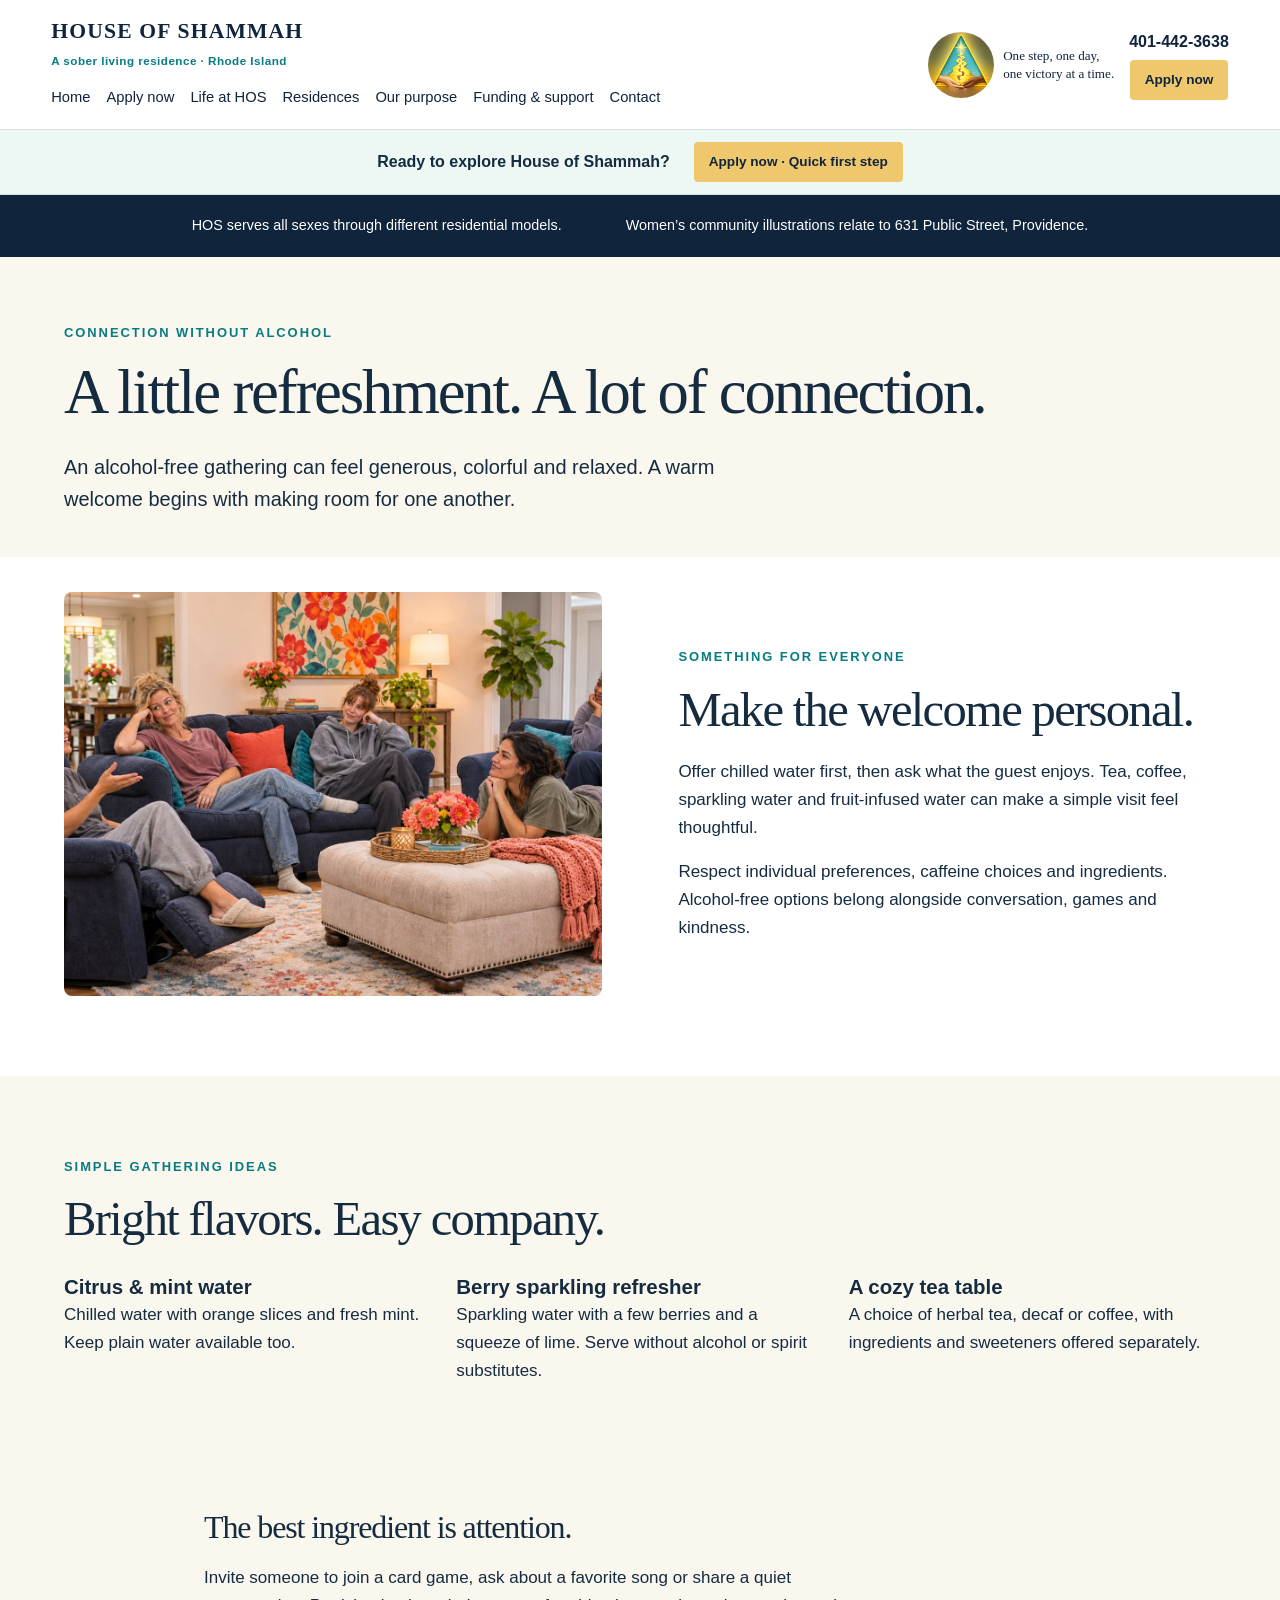
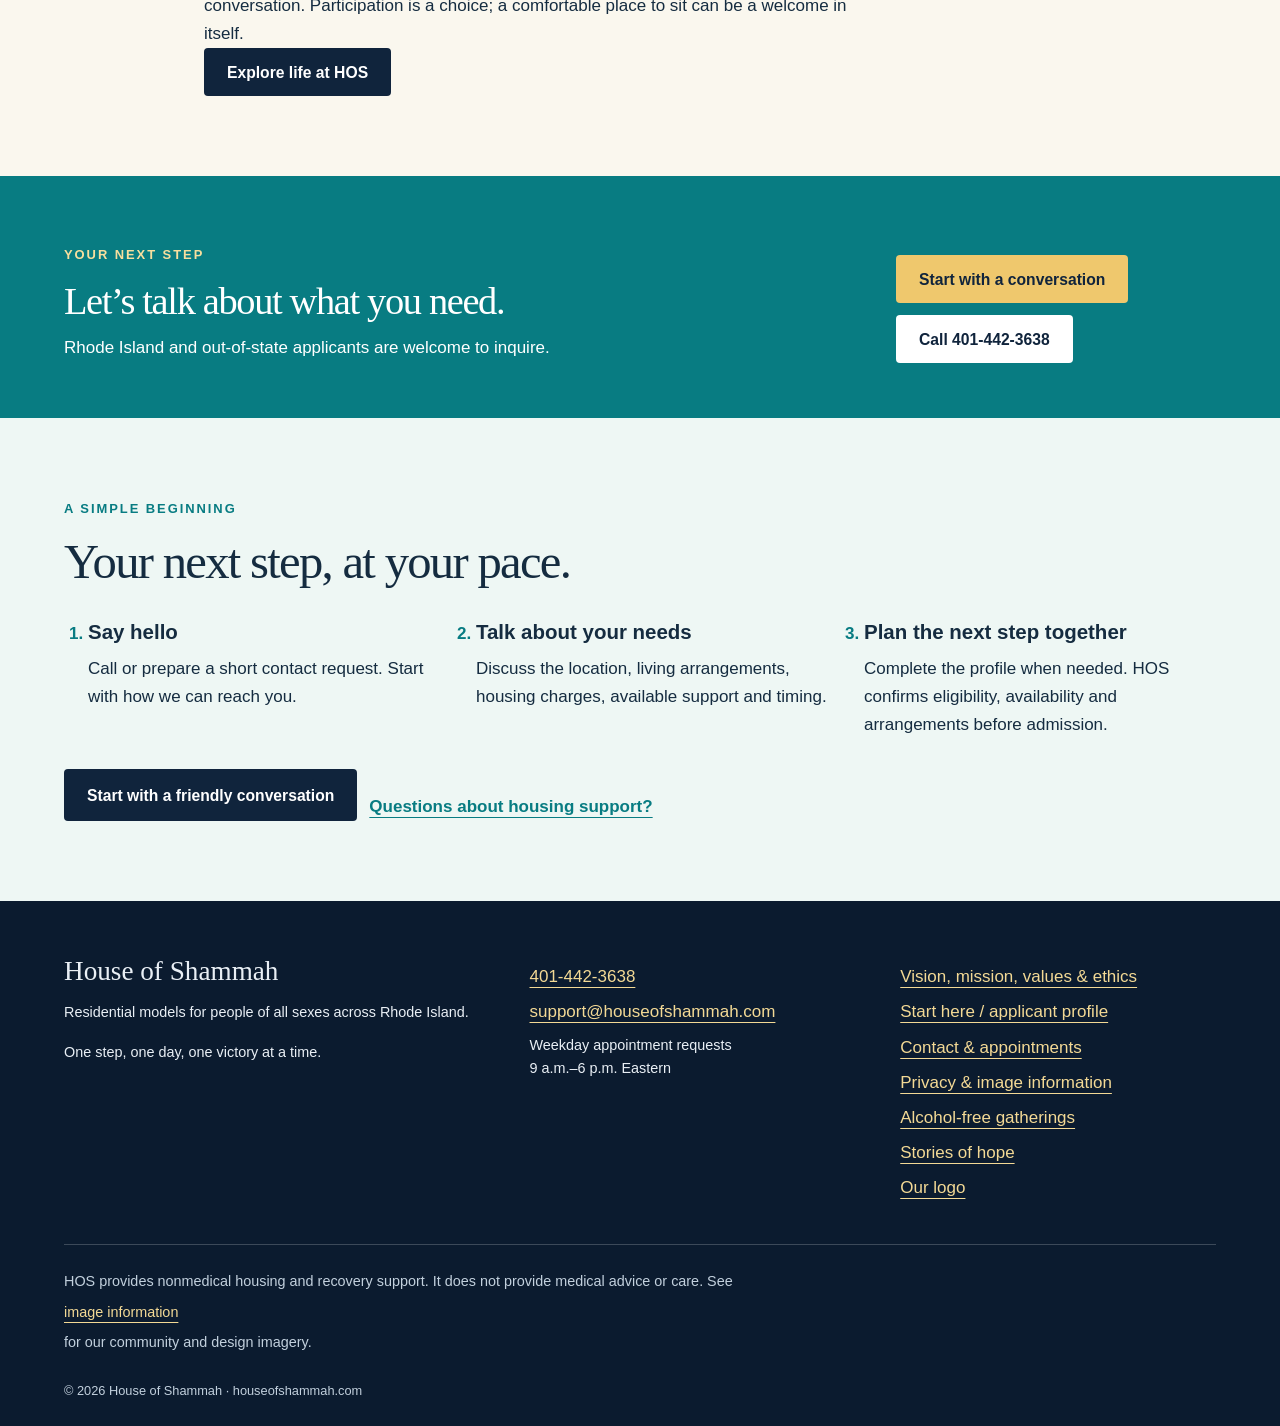
==== commit e1107669: "Make Apply now immediate and distinguish Providence and revised Warwick welcomes" ====
--- a/alcohol-free.html
+++ b/alcohol-free.html
@@ -1 +1 @@
-<!doctype html><html lang="en"><head><meta charset="utf-8"><meta name="viewport" content="width=device-width,initial-scale=1"><title>Alcohol-Free Gatherings | House of Shammah</title><meta name="description" content="Colorful alcohol-free refreshments and thoughtful gathering ideas from House of Shammah in Rhode Island."><meta name="theme-color" content="#10243c"><link rel="canonical" href="https://houseofshammah.com/alcohol-free.html"><link rel="icon" href="assets/refresh/hos-logo.jpg"><meta property="og:title" content="Alcohol-Free Gatherings | House of Shammah"><meta property="og:description" content="Colorful alcohol-free refreshments and thoughtful gathering ideas from House of Shammah in Rhode Island."><meta property="og:image" content="https://houseofshammah.com/assets/refresh/welcome-casual.jpg"><link rel="stylesheet" href="redesign.css"><link rel="stylesheet" href="finishing.css"><script src="site.js?v=20261124-journey" defer></script><link rel="stylesheet" href="journey.css?v=20261124-journey"></head><body><a class="skip" href="#main">Skip to content</a><header class="site-header"><div class="header-inner"><div class="navigation"><a class="wordmark" href="index.html">HOUSE OF SHAMMAH<span>A sober living residence · Rhode Island</span></a><button class="menu-toggle" aria-expanded="false" aria-controls="primary-nav">Menu</button><nav id="primary-nav" aria-label="Main navigation"><a href="index.html" >Home</a><a href="life.html" >Life at HOS</a><a href="residence.html" >Residences</a><a href="purpose.html" >Our purpose</a><a href="funding.html" >Funding & support</a><a href="apply.html" >Start here</a><a href="contact.html" >Contact</a></nav></div><div class="header-contact"><a class="mini-brand" href="logo.html" aria-label="House of Shammah logo and tagline"><img src="assets/refresh/hos-logo.jpg" alt="House of Shammah gold and turquoise logo"><span>One step, one day,<br>one victory at a time.</span></a><div class="contact-actions"><a href="tel:14014423638">401-442-3638</a><a class="button gold small" href="apply.html">Start here</a></div></div></div><div class="compact-tagline">One step, one day, one victory at a time.</div></header><main id="main"><div class="promise-strip"><span>HOS serves all sexes through different residential models.</span><span>Women’s community illustrations relate to 631 Public Street, Providence.</span></div><section class="page-heading"><p class="eyebrow">Connection without alcohol</p><h1>A little refreshment. A lot of connection.</h1><p class="lede">An alcohol-free gathering can feel generous, colorful and relaxed. A warm welcome begins with making room for one another.</p></section><section class="section feature"><div><figure><a class="image-link" href="assets/refresh/living-conversation.jpg" aria-label="Open image: Fictional women sharing relaxed conversation in a welcoming living room"><img src="assets/refresh/living-conversation.jpg" alt="Fictional women sharing relaxed conversation in a welcoming living room" loading=lazy decoding="async"></a></figure></div><div><p class="eyebrow">Something for everyone</p><h2>Make the welcome personal.</h2><p>Offer chilled water first, then ask what the guest enjoys. Tea, coffee, sparkling water and fruit-infused water can make a simple visit feel thoughtful.</p><p>Respect individual preferences, caffeine choices and ingredients. Alcohol-free options belong alongside conversation, games and kindness.</p></div></section><section class="section"><p class="eyebrow">Simple gathering ideas</p><h2>Bright flavors. Easy company.</h2><div class="gallery three"><article class="drink-card"><h3>Citrus & mint water</h3><p>Chilled water with orange slices and fresh mint. Keep plain water available too.</p></article><article class="drink-card"><h3>Berry sparkling refresher</h3><p>Sparkling water with a few berries and a squeeze of lime. Serve without alcohol or spirit substitutes.</p></article><article class="drink-card"><h3>A cozy tea table</h3><p>A choice of herbal tea, decaf or coffee, with ingredients and sweeteners offered separately.</p></article></div></section><section class="section prose"><h2>The best ingredient is attention.</h2><p>Invite someone to join a card game, ask about a favorite song or share a quiet conversation. Participation is a choice; a comfortable place to sit can be a welcome in itself.</p><a class="button navy" href="life.html">Explore life at HOS</a></section><section class="cta"><div><p class="eyebrow">Your next step</p><h2>Let’s talk about what you need.</h2><p>Rhode Island and out-of-state applicants are welcome to inquire.</p></div><div class="buttons"><a class="button gold" href="apply.html">Start with a conversation</a><a class="button light" href="tel:14014423638">Call 401-442-3638</a></div></section><section class="section next-steps"><p class="eyebrow">A simple beginning</p><h2>Your next step, at your pace.</h2><ol class="journey-steps"><li><h3>Say hello</h3><p>Call or prepare a short contact request. Start with how we can reach you.</p></li><li><h3>Talk about your needs</h3><p>Discuss the location, living arrangements, housing charges, available support and timing.</p></li><li><h3>Plan the next step together</h3><p>Complete the profile when needed. HOS confirms eligibility, availability and arrangements before admission.</p></li></ol><div class="buttons"><a class="button navy" href="apply.html#first-step">Start with a friendly conversation</a><a class="text-link" href="funding.html">Questions about housing support?</a></div></section></main><footer><div class="footer-grid"><div><strong>House of Shammah</strong><p>Residential models for people of all sexes across Rhode Island.</p><p>One step, one day, one victory at a time.</p></div><div><a href="tel:14014423638">401-442-3638</a><a href="mailto:support@houseofshammah.com">support@houseofshammah.com</a><p>Weekday appointment requests<br>9 a.m.–6 p.m. Eastern</p></div><div><a href="purpose.html">Vision, mission, values & ethics</a><a href="apply.html">Start here / applicant profile</a><a href="contact.html">Contact & appointments</a><a href="privacy.html">Privacy & image information</a><a href="alcohol-free.html">Alcohol-free gatherings</a><a href="stories.html">Stories of hope</a><a href="logo.html">Our logo</a></div></div><p class="footer-note">HOS provides nonmedical housing and recovery support. It does not provide medical advice or care. See <a href="privacy.html">image information</a> for our community and design imagery.</p><p class="copyright">© 2026 House of Shammah · houseofshammah.com</p></footer><dialog id="image-dialog"><button class="dialog-close" aria-label="Close enlarged image">Close</button><img alt=""><p></p></dialog></body></html>+<!doctype html><html lang="en"><head><meta charset="utf-8"><meta name="viewport" content="width=device-width,initial-scale=1"><title>Alcohol-Free Gatherings | House of Shammah</title><meta name="description" content="Colorful alcohol-free refreshments and thoughtful gathering ideas from House of Shammah in Rhode Island."><meta name="theme-color" content="#10243c"><link rel="canonical" href="https://houseofshammah.com/alcohol-free.html"><link rel="icon" href="assets/refresh/hos-logo.jpg"><meta property="og:title" content="Alcohol-Free Gatherings | House of Shammah"><meta property="og:description" content="Colorful alcohol-free refreshments and thoughtful gathering ideas from House of Shammah in Rhode Island."><meta property="og:image" content="https://houseofshammah.com/assets/refresh/welcome-casual.jpg"><link rel="stylesheet" href="redesign.css"><link rel="stylesheet" href="finishing.css"><script src="site.js?v=20261124-journey" defer></script><link rel="stylesheet" href="journey.css?v=20261124-journey"></head><body><a class="skip" href="#main">Skip to content</a><header class="site-header"><div class="header-inner"><div class="navigation"><a class="wordmark" href="index.html">HOUSE OF SHAMMAH<span>A sober living residence · Rhode Island</span></a><button class="menu-toggle" aria-expanded="false" aria-controls="primary-nav">Menu</button><nav id="primary-nav" aria-label="Main navigation"><a href="index.html" >Home</a><a href="apply.html" >Apply now</a><a href="life.html" >Life at HOS</a><a href="residence.html" >Residences</a><a href="purpose.html" >Our purpose</a><a href="funding.html" >Funding & support</a><a href="contact.html" >Contact</a></nav></div><div class="header-contact"><a class="mini-brand" href="logo.html" aria-label="House of Shammah logo and tagline"><img src="assets/refresh/hos-logo.jpg" alt="House of Shammah gold and turquoise logo"><span>One step, one day,<br>one victory at a time.</span></a><div class="contact-actions"><a href="tel:14014423638">401-442-3638</a><a class="button gold small" href="apply.html">Apply now</a></div></div></div><div class="compact-tagline">One step, one day, one victory at a time.</div></header><main id="main"><div class="application-invite"><strong>Ready to explore House of Shammah?</strong><a class="button gold small" href="apply.html#first-step">Apply now · Quick first step</a></div><div class="promise-strip"><span>HOS serves all sexes through different residential models.</span><span>Women’s community illustrations relate to 631 Public Street, Providence.</span></div><section class="page-heading"><p class="eyebrow">Connection without alcohol</p><h1>A little refreshment. A lot of connection.</h1><p class="lede">An alcohol-free gathering can feel generous, colorful and relaxed. A warm welcome begins with making room for one another.</p></section><section class="section feature"><div><figure><a class="image-link" href="assets/refresh/living-conversation.jpg" aria-label="Open image: Fictional women sharing relaxed conversation in a welcoming living room"><img src="assets/refresh/living-conversation.jpg" alt="Fictional women sharing relaxed conversation in a welcoming living room" loading=lazy decoding="async"></a></figure></div><div><p class="eyebrow">Something for everyone</p><h2>Make the welcome personal.</h2><p>Offer chilled water first, then ask what the guest enjoys. Tea, coffee, sparkling water and fruit-infused water can make a simple visit feel thoughtful.</p><p>Respect individual preferences, caffeine choices and ingredients. Alcohol-free options belong alongside conversation, games and kindness.</p></div></section><section class="section"><p class="eyebrow">Simple gathering ideas</p><h2>Bright flavors. Easy company.</h2><div class="gallery three"><article class="drink-card"><h3>Citrus & mint water</h3><p>Chilled water with orange slices and fresh mint. Keep plain water available too.</p></article><article class="drink-card"><h3>Berry sparkling refresher</h3><p>Sparkling water with a few berries and a squeeze of lime. Serve without alcohol or spirit substitutes.</p></article><article class="drink-card"><h3>A cozy tea table</h3><p>A choice of herbal tea, decaf or coffee, with ingredients and sweeteners offered separately.</p></article></div></section><section class="section prose"><h2>The best ingredient is attention.</h2><p>Invite someone to join a card game, ask about a favorite song or share a quiet conversation. Participation is a choice; a comfortable place to sit can be a welcome in itself.</p><a class="button navy" href="life.html">Explore life at HOS</a></section><section class="cta"><div><p class="eyebrow">Your next step</p><h2>Let’s talk about what you need.</h2><p>Rhode Island and out-of-state applicants are welcome to inquire.</p></div><div class="buttons"><a class="button gold" href="apply.html">Start with a conversation</a><a class="button light" href="tel:14014423638">Call 401-442-3638</a></div></section><section class="section next-steps"><p class="eyebrow">A simple beginning</p><h2>Your next step, at your pace.</h2><ol class="journey-steps"><li><h3>Say hello</h3><p>Call or prepare a short contact request. Start with how we can reach you.</p></li><li><h3>Talk about your needs</h3><p>Discuss the location, living arrangements, housing charges, available support and timing.</p></li><li><h3>Plan the next step together</h3><p>Complete the profile when needed. HOS confirms eligibility, availability and arrangements before admission.</p></li></ol><div class="buttons"><a class="button navy" href="apply.html#first-step">Start with a friendly conversation</a><a class="text-link" href="funding.html">Questions about housing support?</a></div></section></main><footer><div class="footer-grid"><div><strong>House of Shammah</strong><p>Residential models for people of all sexes across Rhode Island.</p><p>One step, one day, one victory at a time.</p></div><div><a href="tel:14014423638">401-442-3638</a><a href="mailto:support@houseofshammah.com">support@houseofshammah.com</a><p>Weekday appointment requests<br>9 a.m.–6 p.m. Eastern</p></div><div><a href="purpose.html">Vision, mission, values & ethics</a><a href="apply.html">Start here / applicant profile</a><a href="contact.html">Contact & appointments</a><a href="privacy.html">Privacy & image information</a><a href="alcohol-free.html">Alcohol-free gatherings</a><a href="stories.html">Stories of hope</a><a href="logo.html">Our logo</a></div></div><p class="footer-note">HOS provides nonmedical housing and recovery support. It does not provide medical advice or care. See <a href="privacy.html">image information</a> for our community and design imagery.</p><p class="copyright">© 2026 House of Shammah · houseofshammah.com</p></footer><dialog id="image-dialog"><button class="dialog-close" aria-label="Close enlarged image">Close</button><img alt=""><p></p></dialog></body></html>
--- a/journey.css
+++ b/journey.css
@@ -1 +1,3 @@
 .welcome-hero{display:grid;grid-template-columns:1fr 1fr;max-width:1520px;margin:auto;background:#fff}.welcome-hero img{width:100%;height:100%;min-height:350px;object-fit:cover;object-position:center 35%}.welcome-copy{padding:55px 5vw;align-self:center}.welcome-copy h1{font-size:clamp(2.3rem,3.5vw,3.7rem);margin-bottom:20px}.welcome-copy .buttons{margin-top:24px}.journey-steps{display:grid;grid-template-columns:repeat(3,1fr);gap:36px;padding-left:24px;margin:30px 0}.journey-steps li::marker{font-weight:bold;color:#087c82}.journey-steps h3{margin-bottom:10px}.next-steps{background:#eef7f4}.first-step{display:grid;grid-template-columns:1fr 1fr;gap:55px;align-items:start;background:#fff}.first-step form{padding:28px;background:#faf7ee;border:1px solid #d8dfe0;border-radius:8px}.first-step label{display:block;margin-bottom:18px}.first-step input,.first-step select{display:block;width:100%;min-height:48px;padding:10px;border:1px solid #8a9ca8;border-radius:4px;margin-top:6px;background:#fff}.first-step .form-note{margin-top:15px}.optional-profile{min-width:0}.optional-profile>summary{font-size:1.15rem;font-weight:700;cursor:pointer;padding:20px;background:#fff;border:1px solid #d8dfe0}.optional-profile>p{padding:20px}.offering{background:#eef7f4}.offering .buttons{margin-top:24px}.navigation nav{column-gap:16px;row-gap:6px}.application-layout:has(.optional-profile){grid-template-columns:1fr 2fr}#first-step{scroll-margin-top:160px}@media(max-width:800px){.welcome-hero,.first-step,.journey-steps,.application-layout:has(.optional-profile){grid-template-columns:1fr}.welcome-hero img{min-height:0;max-height:290px;aspect-ratio:16/10}.welcome-copy{padding:30px 6vw}.journey-steps{gap:23px}.first-step{gap:26px}.first-step form{padding:20px}.first-step select{font-size:1rem}#first-step{scroll-margin-top:130px}}@media print{.welcome-hero,.first-step,.next-steps{display:none}}
+.application-invite{display:flex;justify-content:center;align-items:center;gap:24px;padding:12px 5vw;background:#edf7f4;border-bottom:1px solid #d8dfe0}.application-invite strong{font-size:1rem}.application-welcome{width:100%;max-height:220px;object-fit:cover;object-position:center 25%;border-radius:7px;margin-bottom:20px}.first-step{padding-top:32px}.first-step h2{font-size:clamp(2rem,3vw,3rem)}@media(max-width:800px){.application-invite{flex-wrap:wrap;gap:8px;text-align:center;padding:10px 5vw}.application-invite .button{min-height:44px}.application-welcome{max-height:180px}.first-step{padding-top:20px}}
+.quick-form-title{font-size:1.7rem!important;margin-bottom:12px}.quick-form-intro{margin-bottom:20px}@media(max-width:800px){#first-step>form{order:-1}}
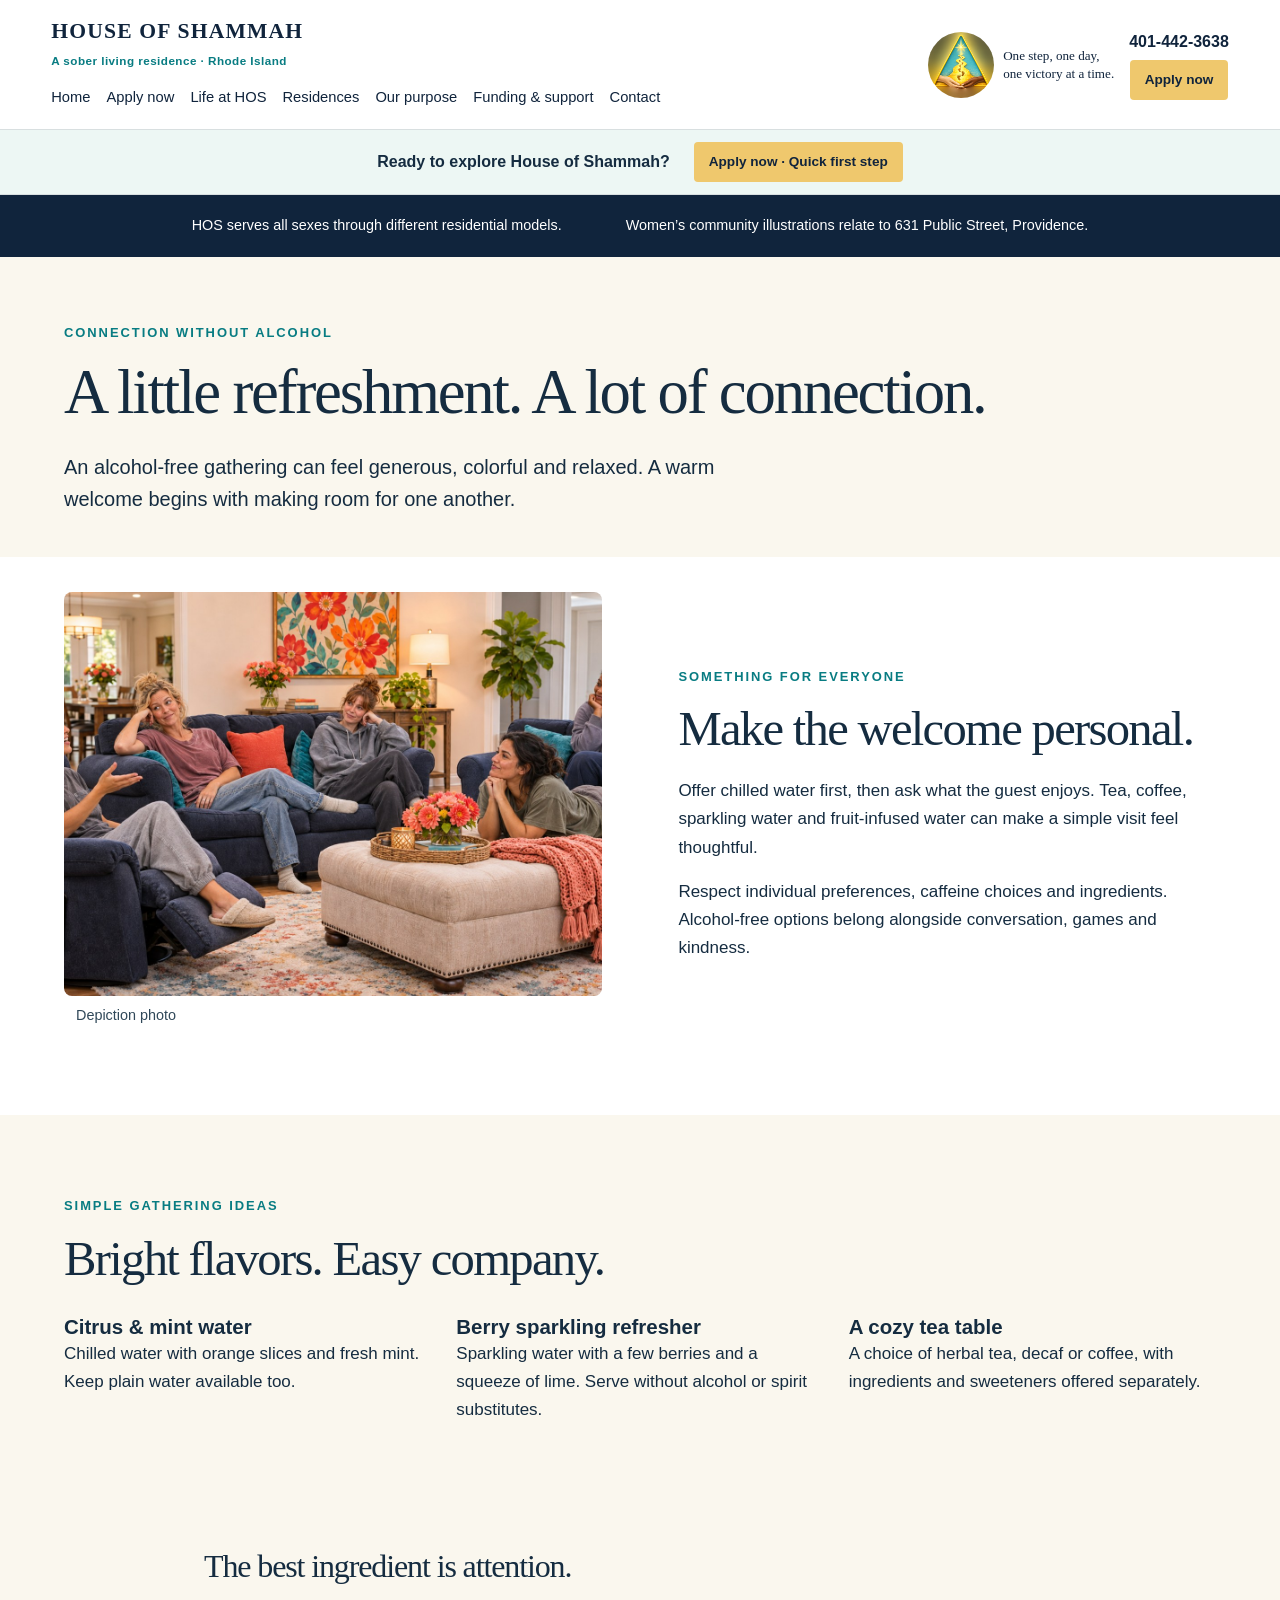
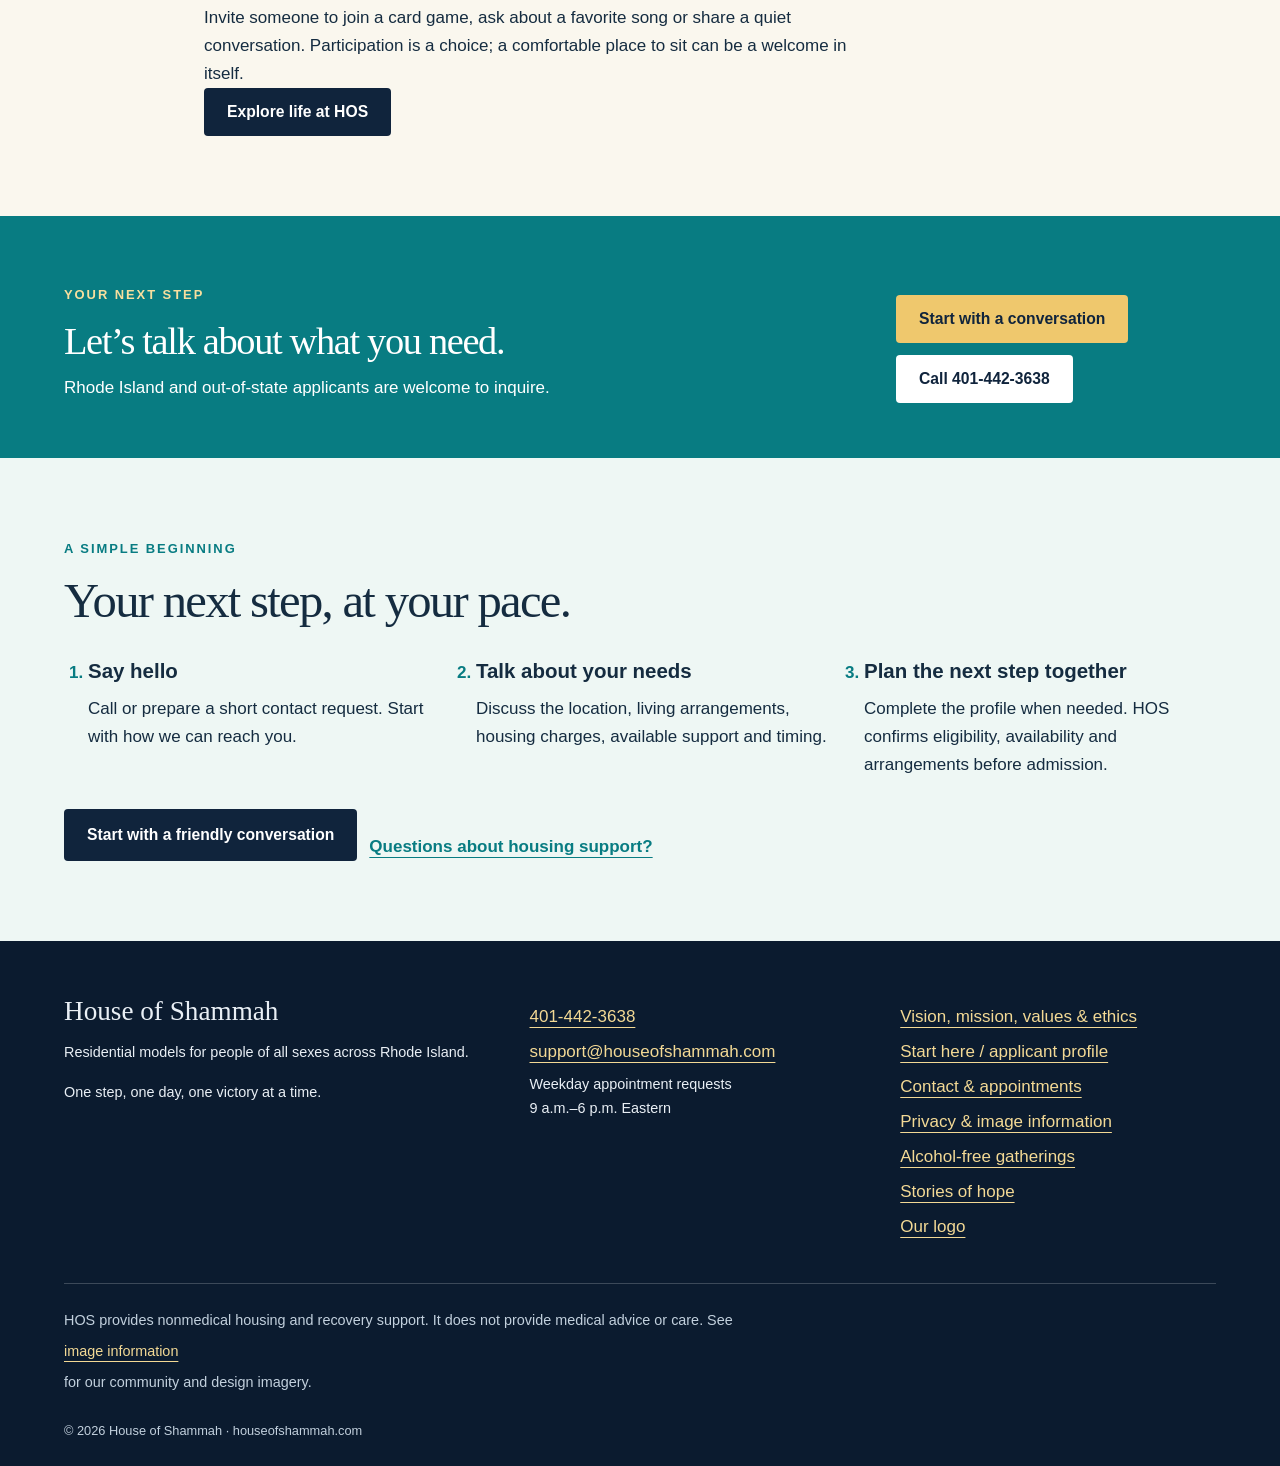
==== commit 3e9fbc5a: "Use two additional contacts, label depiction photos and add dismissible follow-up invitation" ====
--- a/alcohol-free.html
+++ b/alcohol-free.html
@@ -1 +1 @@
-<!doctype html><html lang="en"><head><meta charset="utf-8"><meta name="viewport" content="width=device-width,initial-scale=1"><title>Alcohol-Free Gatherings | House of Shammah</title><meta name="description" content="Colorful alcohol-free refreshments and thoughtful gathering ideas from House of Shammah in Rhode Island."><meta name="theme-color" content="#10243c"><link rel="canonical" href="https://houseofshammah.com/alcohol-free.html"><link rel="icon" href="assets/refresh/hos-logo.jpg"><meta property="og:title" content="Alcohol-Free Gatherings | House of Shammah"><meta property="og:description" content="Colorful alcohol-free refreshments and thoughtful gathering ideas from House of Shammah in Rhode Island."><meta property="og:image" content="https://houseofshammah.com/assets/refresh/welcome-casual.jpg"><link rel="stylesheet" href="redesign.css"><link rel="stylesheet" href="finishing.css"><script src="site.js?v=20261124-journey" defer></script><link rel="stylesheet" href="journey.css?v=20261124-journey"></head><body><a class="skip" href="#main">Skip to content</a><header class="site-header"><div class="header-inner"><div class="navigation"><a class="wordmark" href="index.html">HOUSE OF SHAMMAH<span>A sober living residence · Rhode Island</span></a><button class="menu-toggle" aria-expanded="false" aria-controls="primary-nav">Menu</button><nav id="primary-nav" aria-label="Main navigation"><a href="index.html" >Home</a><a href="apply.html" >Apply now</a><a href="life.html" >Life at HOS</a><a href="residence.html" >Residences</a><a href="purpose.html" >Our purpose</a><a href="funding.html" >Funding & support</a><a href="contact.html" >Contact</a></nav></div><div class="header-contact"><a class="mini-brand" href="logo.html" aria-label="House of Shammah logo and tagline"><img src="assets/refresh/hos-logo.jpg" alt="House of Shammah gold and turquoise logo"><span>One step, one day,<br>one victory at a time.</span></a><div class="contact-actions"><a href="tel:14014423638">401-442-3638</a><a class="button gold small" href="apply.html">Apply now</a></div></div></div><div class="compact-tagline">One step, one day, one victory at a time.</div></header><main id="main"><div class="application-invite"><strong>Ready to explore House of Shammah?</strong><a class="button gold small" href="apply.html#first-step">Apply now · Quick first step</a></div><div class="promise-strip"><span>HOS serves all sexes through different residential models.</span><span>Women’s community illustrations relate to 631 Public Street, Providence.</span></div><section class="page-heading"><p class="eyebrow">Connection without alcohol</p><h1>A little refreshment. A lot of connection.</h1><p class="lede">An alcohol-free gathering can feel generous, colorful and relaxed. A warm welcome begins with making room for one another.</p></section><section class="section feature"><div><figure><a class="image-link" href="assets/refresh/living-conversation.jpg" aria-label="Open image: Fictional women sharing relaxed conversation in a welcoming living room"><img src="assets/refresh/living-conversation.jpg" alt="Fictional women sharing relaxed conversation in a welcoming living room" loading=lazy decoding="async"></a></figure></div><div><p class="eyebrow">Something for everyone</p><h2>Make the welcome personal.</h2><p>Offer chilled water first, then ask what the guest enjoys. Tea, coffee, sparkling water and fruit-infused water can make a simple visit feel thoughtful.</p><p>Respect individual preferences, caffeine choices and ingredients. Alcohol-free options belong alongside conversation, games and kindness.</p></div></section><section class="section"><p class="eyebrow">Simple gathering ideas</p><h2>Bright flavors. Easy company.</h2><div class="gallery three"><article class="drink-card"><h3>Citrus & mint water</h3><p>Chilled water with orange slices and fresh mint. Keep plain water available too.</p></article><article class="drink-card"><h3>Berry sparkling refresher</h3><p>Sparkling water with a few berries and a squeeze of lime. Serve without alcohol or spirit substitutes.</p></article><article class="drink-card"><h3>A cozy tea table</h3><p>A choice of herbal tea, decaf or coffee, with ingredients and sweeteners offered separately.</p></article></div></section><section class="section prose"><h2>The best ingredient is attention.</h2><p>Invite someone to join a card game, ask about a favorite song or share a quiet conversation. Participation is a choice; a comfortable place to sit can be a welcome in itself.</p><a class="button navy" href="life.html">Explore life at HOS</a></section><section class="cta"><div><p class="eyebrow">Your next step</p><h2>Let’s talk about what you need.</h2><p>Rhode Island and out-of-state applicants are welcome to inquire.</p></div><div class="buttons"><a class="button gold" href="apply.html">Start with a conversation</a><a class="button light" href="tel:14014423638">Call 401-442-3638</a></div></section><section class="section next-steps"><p class="eyebrow">A simple beginning</p><h2>Your next step, at your pace.</h2><ol class="journey-steps"><li><h3>Say hello</h3><p>Call or prepare a short contact request. Start with how we can reach you.</p></li><li><h3>Talk about your needs</h3><p>Discuss the location, living arrangements, housing charges, available support and timing.</p></li><li><h3>Plan the next step together</h3><p>Complete the profile when needed. HOS confirms eligibility, availability and arrangements before admission.</p></li></ol><div class="buttons"><a class="button navy" href="apply.html#first-step">Start with a friendly conversation</a><a class="text-link" href="funding.html">Questions about housing support?</a></div></section></main><footer><div class="footer-grid"><div><strong>House of Shammah</strong><p>Residential models for people of all sexes across Rhode Island.</p><p>One step, one day, one victory at a time.</p></div><div><a href="tel:14014423638">401-442-3638</a><a href="mailto:support@houseofshammah.com">support@houseofshammah.com</a><p>Weekday appointment requests<br>9 a.m.–6 p.m. Eastern</p></div><div><a href="purpose.html">Vision, mission, values & ethics</a><a href="apply.html">Start here / applicant profile</a><a href="contact.html">Contact & appointments</a><a href="privacy.html">Privacy & image information</a><a href="alcohol-free.html">Alcohol-free gatherings</a><a href="stories.html">Stories of hope</a><a href="logo.html">Our logo</a></div></div><p class="footer-note">HOS provides nonmedical housing and recovery support. It does not provide medical advice or care. See <a href="privacy.html">image information</a> for our community and design imagery.</p><p class="copyright">© 2026 House of Shammah · houseofshammah.com</p></footer><dialog id="image-dialog"><button class="dialog-close" aria-label="Close enlarged image">Close</button><img alt=""><p></p></dialog></body></html>+<!doctype html><html lang="en"><head><meta charset="utf-8"><meta name="viewport" content="width=device-width,initial-scale=1"><title>Alcohol-Free Gatherings | House of Shammah</title><meta name="description" content="Colorful alcohol-free refreshments and thoughtful gathering ideas from House of Shammah in Rhode Island."><meta name="theme-color" content="#10243c"><link rel="canonical" href="https://houseofshammah.com/alcohol-free.html"><link rel="icon" href="assets/refresh/hos-logo.jpg"><meta property="og:title" content="Alcohol-Free Gatherings | House of Shammah"><meta property="og:description" content="Colorful alcohol-free refreshments and thoughtful gathering ideas from House of Shammah in Rhode Island."><meta property="og:image" content="https://houseofshammah.com/assets/refresh/welcome-casual.jpg"><link rel="stylesheet" href="redesign.css"><link rel="stylesheet" href="finishing.css"><script src="site.js?v=20261124-contacts" defer></script><link rel="stylesheet" href="journey.css?v=20261124-contacts"></head><body><a class="skip" href="#main">Skip to content</a><header class="site-header"><div class="header-inner"><div class="navigation"><a class="wordmark" href="index.html">HOUSE OF SHAMMAH<span>A sober living residence · Rhode Island</span></a><button class="menu-toggle" aria-expanded="false" aria-controls="primary-nav">Menu</button><nav id="primary-nav" aria-label="Main navigation"><a href="index.html" >Home</a><a href="apply.html" >Apply now</a><a href="life.html" >Life at HOS</a><a href="residence.html" >Residences</a><a href="purpose.html" >Our purpose</a><a href="funding.html" >Funding & support</a><a href="contact.html" >Contact</a></nav></div><div class="header-contact"><a class="mini-brand" href="logo.html" aria-label="House of Shammah logo and tagline"><img src="assets/refresh/hos-logo.jpg" alt="House of Shammah gold and turquoise logo"><span>One step, one day,<br>one victory at a time.</span></a><div class="contact-actions"><a href="tel:14014423638">401-442-3638</a><a class="button gold small" href="apply.html">Apply now</a></div></div></div><div class="compact-tagline">One step, one day, one victory at a time.</div></header><main id="main"><div class="application-invite"><strong>Ready to explore House of Shammah?</strong><a class="button gold small" href="apply.html#first-step">Apply now · Quick first step</a></div><div class="promise-strip"><span>HOS serves all sexes through different residential models.</span><span>Women’s community illustrations relate to 631 Public Street, Providence.</span></div><section class="page-heading"><p class="eyebrow">Connection without alcohol</p><h1>A little refreshment. A lot of connection.</h1><p class="lede">An alcohol-free gathering can feel generous, colorful and relaxed. A warm welcome begins with making room for one another.</p></section><section class="section feature"><div><figure><a class="image-link" href="assets/refresh/living-conversation.jpg" aria-label="Open image: Fictional women sharing relaxed conversation in a welcoming living room"><img src="assets/refresh/living-conversation.jpg" alt="Fictional women sharing relaxed conversation in a welcoming living room" loading=lazy decoding="async"></a><figcaption>Depiction photo</figcaption></figure></div><div><p class="eyebrow">Something for everyone</p><h2>Make the welcome personal.</h2><p>Offer chilled water first, then ask what the guest enjoys. Tea, coffee, sparkling water and fruit-infused water can make a simple visit feel thoughtful.</p><p>Respect individual preferences, caffeine choices and ingredients. Alcohol-free options belong alongside conversation, games and kindness.</p></div></section><section class="section"><p class="eyebrow">Simple gathering ideas</p><h2>Bright flavors. Easy company.</h2><div class="gallery three"><article class="drink-card"><h3>Citrus & mint water</h3><p>Chilled water with orange slices and fresh mint. Keep plain water available too.</p></article><article class="drink-card"><h3>Berry sparkling refresher</h3><p>Sparkling water with a few berries and a squeeze of lime. Serve without alcohol or spirit substitutes.</p></article><article class="drink-card"><h3>A cozy tea table</h3><p>A choice of herbal tea, decaf or coffee, with ingredients and sweeteners offered separately.</p></article></div></section><section class="section prose"><h2>The best ingredient is attention.</h2><p>Invite someone to join a card game, ask about a favorite song or share a quiet conversation. Participation is a choice; a comfortable place to sit can be a welcome in itself.</p><a class="button navy" href="life.html">Explore life at HOS</a></section><section class="cta"><div><p class="eyebrow">Your next step</p><h2>Let’s talk about what you need.</h2><p>Rhode Island and out-of-state applicants are welcome to inquire.</p></div><div class="buttons"><a class="button gold" href="apply.html">Start with a conversation</a><a class="button light" href="tel:14014423638">Call 401-442-3638</a></div></section><section class="section next-steps"><p class="eyebrow">A simple beginning</p><h2>Your next step, at your pace.</h2><ol class="journey-steps"><li><h3>Say hello</h3><p>Call or prepare a short contact request. Start with how we can reach you.</p></li><li><h3>Talk about your needs</h3><p>Discuss the location, living arrangements, housing charges, available support and timing.</p></li><li><h3>Plan the next step together</h3><p>Complete the profile when needed. HOS confirms eligibility, availability and arrangements before admission.</p></li></ol><div class="buttons"><a class="button navy" href="apply.html#first-step">Start with a friendly conversation</a><a class="text-link" href="funding.html">Questions about housing support?</a></div></section></main><footer><div class="footer-grid"><div><strong>House of Shammah</strong><p>Residential models for people of all sexes across Rhode Island.</p><p>One step, one day, one victory at a time.</p></div><div><a href="tel:14014423638">401-442-3638</a><a href="mailto:support@houseofshammah.com">support@houseofshammah.com</a><p>Weekday appointment requests<br>9 a.m.–6 p.m. Eastern</p></div><div><a href="purpose.html">Vision, mission, values & ethics</a><a href="apply.html">Start here / applicant profile</a><a href="contact.html">Contact & appointments</a><a href="privacy.html">Privacy & image information</a><a href="alcohol-free.html">Alcohol-free gatherings</a><a href="stories.html">Stories of hope</a><a href="logo.html">Our logo</a></div></div><p class="footer-note">HOS provides nonmedical housing and recovery support. It does not provide medical advice or care. See <a href="privacy.html">image information</a> for our community and design imagery.</p><p class="copyright">© 2026 House of Shammah · houseofshammah.com</p></footer><dialog id="image-dialog"><button class="dialog-close" aria-label="Close enlarged image">Close</button><img alt=""><p></p></dialog><aside class="followup-invite" id="followup-invite" aria-labelledby="followup-title" hidden><button type="button" class="followup-close" aria-label="Dismiss application invitation">Close</button><p class="eyebrow">A warm invitation</p><h2 id="followup-title">Ready for your next step?</h2><p>Your questions are welcome. Begin with a short contact request, or keep exploring at your pace.</p><a class="button gold" href="apply.html#first-step">Continue to the application</a><button type="button" class="text-button followup-later">Not now</button></aside></body></html>
--- a/journey.css
+++ b/journey.css
@@ -1,3 +1,4 @@
 .welcome-hero{display:grid;grid-template-columns:1fr 1fr;max-width:1520px;margin:auto;background:#fff}.welcome-hero img{width:100%;height:100%;min-height:350px;object-fit:cover;object-position:center 35%}.welcome-copy{padding:55px 5vw;align-self:center}.welcome-copy h1{font-size:clamp(2.3rem,3.5vw,3.7rem);margin-bottom:20px}.welcome-copy .buttons{margin-top:24px}.journey-steps{display:grid;grid-template-columns:repeat(3,1fr);gap:36px;padding-left:24px;margin:30px 0}.journey-steps li::marker{font-weight:bold;color:#087c82}.journey-steps h3{margin-bottom:10px}.next-steps{background:#eef7f4}.first-step{display:grid;grid-template-columns:1fr 1fr;gap:55px;align-items:start;background:#fff}.first-step form{padding:28px;background:#faf7ee;border:1px solid #d8dfe0;border-radius:8px}.first-step label{display:block;margin-bottom:18px}.first-step input,.first-step select{display:block;width:100%;min-height:48px;padding:10px;border:1px solid #8a9ca8;border-radius:4px;margin-top:6px;background:#fff}.first-step .form-note{margin-top:15px}.optional-profile{min-width:0}.optional-profile>summary{font-size:1.15rem;font-weight:700;cursor:pointer;padding:20px;background:#fff;border:1px solid #d8dfe0}.optional-profile>p{padding:20px}.offering{background:#eef7f4}.offering .buttons{margin-top:24px}.navigation nav{column-gap:16px;row-gap:6px}.application-layout:has(.optional-profile){grid-template-columns:1fr 2fr}#first-step{scroll-margin-top:160px}@media(max-width:800px){.welcome-hero,.first-step,.journey-steps,.application-layout:has(.optional-profile){grid-template-columns:1fr}.welcome-hero img{min-height:0;max-height:290px;aspect-ratio:16/10}.welcome-copy{padding:30px 6vw}.journey-steps{gap:23px}.first-step{gap:26px}.first-step form{padding:20px}.first-step select{font-size:1rem}#first-step{scroll-margin-top:130px}}@media print{.welcome-hero,.first-step,.next-steps{display:none}}
 .application-invite{display:flex;justify-content:center;align-items:center;gap:24px;padding:12px 5vw;background:#edf7f4;border-bottom:1px solid #d8dfe0}.application-invite strong{font-size:1rem}.application-welcome{width:100%;max-height:220px;object-fit:cover;object-position:center 25%;border-radius:7px;margin-bottom:20px}.first-step{padding-top:32px}.first-step h2{font-size:clamp(2rem,3vw,3rem)}@media(max-width:800px){.application-invite{flex-wrap:wrap;gap:8px;text-align:center;padding:10px 5vw}.application-invite .button{min-height:44px}.application-welcome{max-height:180px}.first-step{padding-top:20px}}
 .quick-form-title{font-size:1.7rem!important;margin-bottom:12px}.quick-form-intro{margin-bottom:20px}@media(max-width:800px){#first-step>form{order:-1}}
+figcaption{color:#304859;font-size:.9rem;padding:9px 12px;background:#fff}.welcome-hero>figure{display:flex;flex-direction:column;min-width:0}.welcome-hero>figure img{height:auto;flex:1;min-height:0;object-fit:cover}.application-welcome-figure{margin-bottom:20px}.application-welcome-figure .application-welcome{margin-bottom:0}.followup-invite[hidden]{display:none}.followup-invite{position:fixed;right:22px;bottom:22px;z-index:40;width:min(380px,calc(100vw - 36px));box-sizing:border-box;background:#fffdf7;border:1px solid #ccdbd9;border-radius:12px;box-shadow:0 12px 35px #10243c33;padding:24px;animation:invite-rise .25s ease-out}.followup-invite h2{font-size:1.8rem;line-height:1.15;margin:12px 0}.followup-invite p:not(.eyebrow){font-size:1rem;margin-bottom:18px}.followup-invite .eyebrow{font-size:.8rem}.followup-close{float:right;min-height:44px;min-width:58px;background:#fff;border:1px solid #aabbbd;border-radius:4px;font:inherit;cursor:pointer}.followup-invite .button{width:100%}.followup-later{display:block;margin:auto;min-height:44px}@keyframes invite-rise{from{transform:translateY(20px);opacity:0}to{transform:translateY(0);opacity:1}}@media(prefers-reduced-motion:reduce){.followup-invite{animation:none}}@media print{.followup-invite{display:none}}
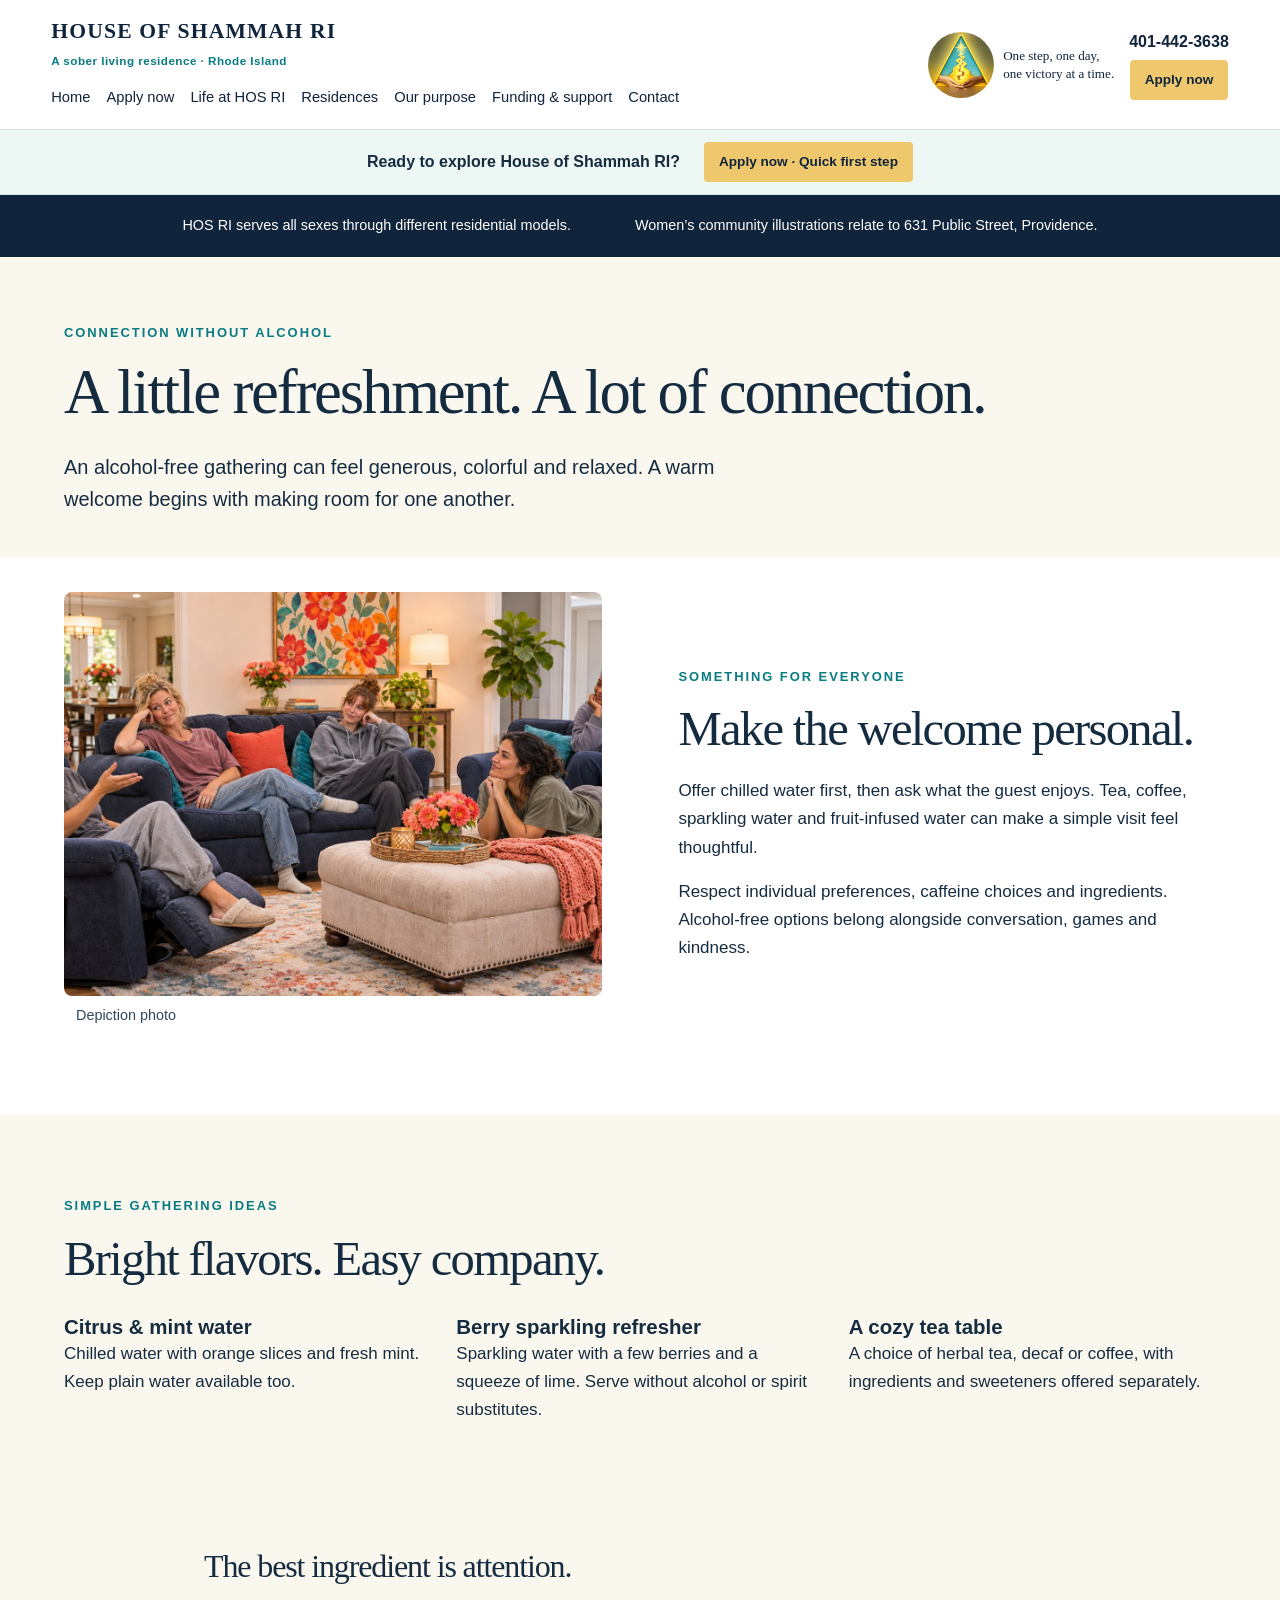
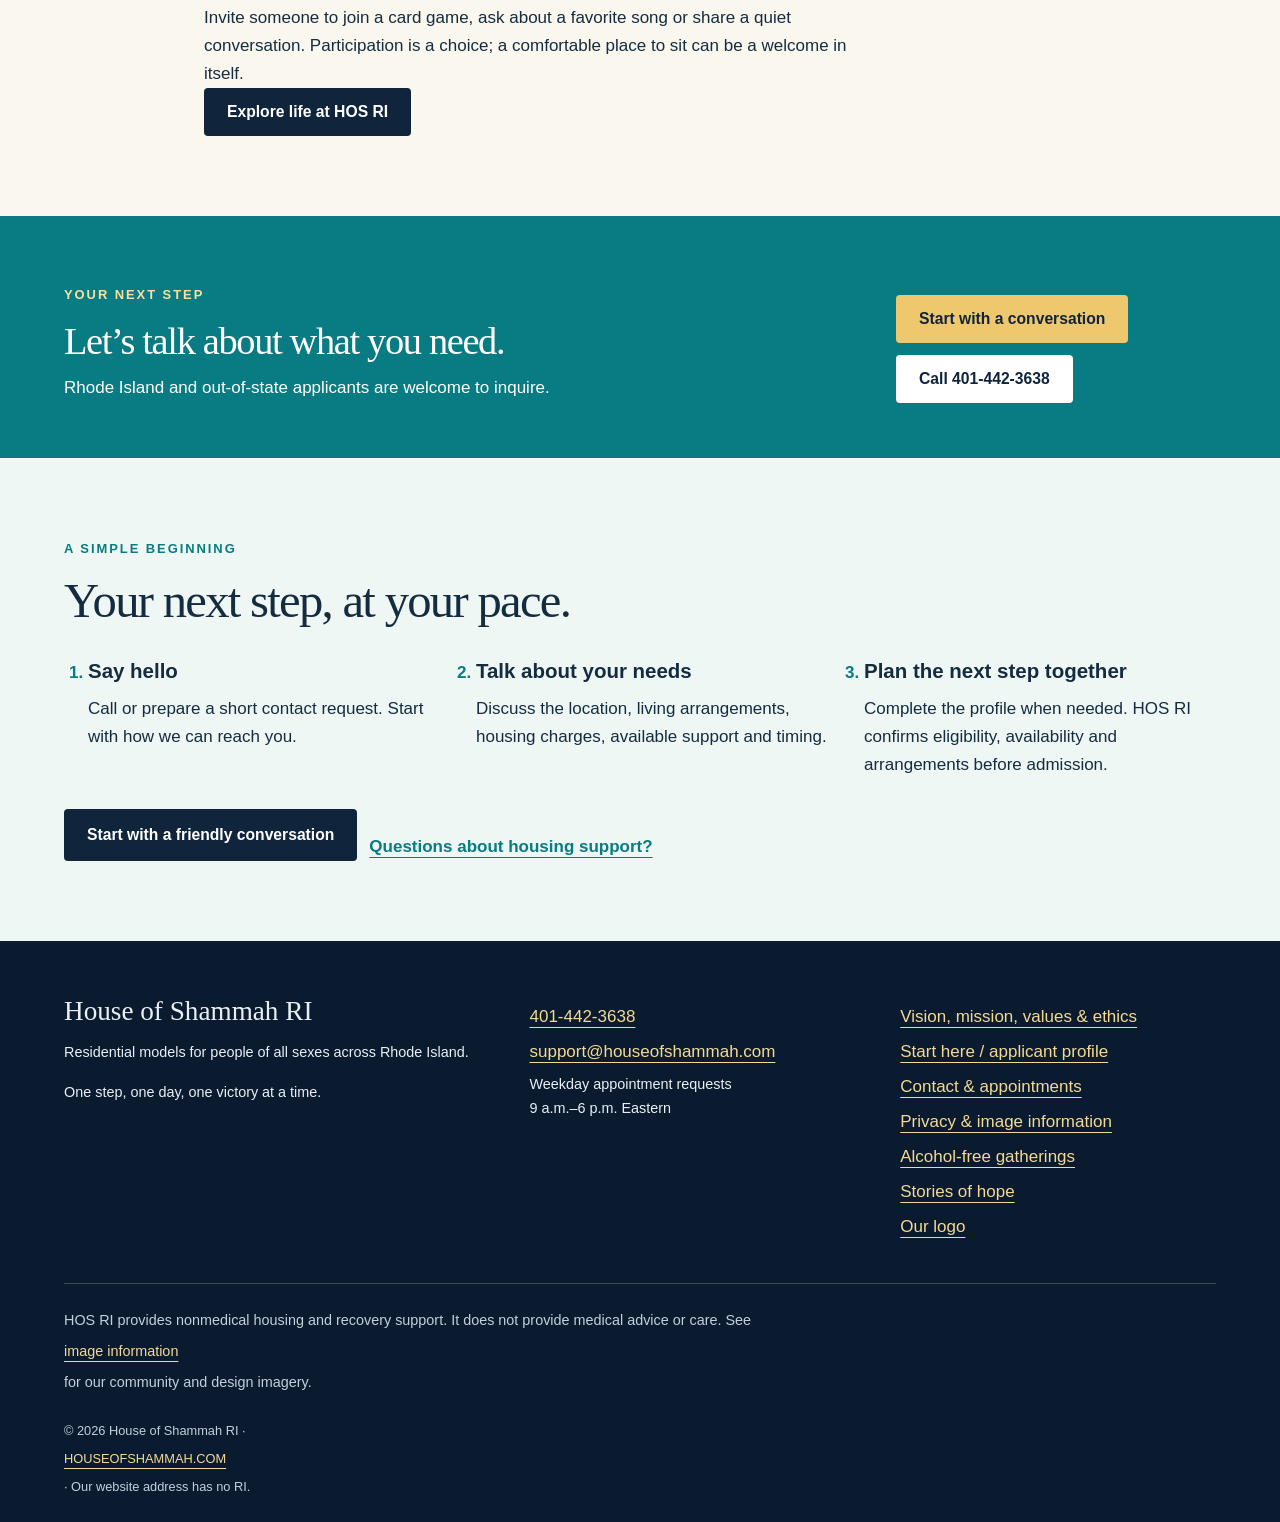
==== commit cffa3a13: "Use House of Shammah RI throughout public pages; retain existing domain" ====
--- a/alcohol-free.html
+++ b/alcohol-free.html
@@ -1 +1 @@
-<!doctype html><html lang="en"><head><meta charset="utf-8"><meta name="viewport" content="width=device-width,initial-scale=1"><title>Alcohol-Free Gatherings | House of Shammah</title><meta name="description" content="Colorful alcohol-free refreshments and thoughtful gathering ideas from House of Shammah in Rhode Island."><meta name="theme-color" content="#10243c"><link rel="canonical" href="https://houseofshammah.com/alcohol-free.html"><link rel="icon" href="assets/refresh/hos-logo.jpg"><meta property="og:title" content="Alcohol-Free Gatherings | House of Shammah"><meta property="og:description" content="Colorful alcohol-free refreshments and thoughtful gathering ideas from House of Shammah in Rhode Island."><meta property="og:image" content="https://houseofshammah.com/assets/refresh/welcome-casual.jpg"><link rel="stylesheet" href="redesign.css"><link rel="stylesheet" href="finishing.css"><script src="site.js?v=20261124-contacts" defer></script><link rel="stylesheet" href="journey.css?v=20261124-contacts"></head><body><a class="skip" href="#main">Skip to content</a><header class="site-header"><div class="header-inner"><div class="navigation"><a class="wordmark" href="index.html">HOUSE OF SHAMMAH<span>A sober living residence · Rhode Island</span></a><button class="menu-toggle" aria-expanded="false" aria-controls="primary-nav">Menu</button><nav id="primary-nav" aria-label="Main navigation"><a href="index.html" >Home</a><a href="apply.html" >Apply now</a><a href="life.html" >Life at HOS</a><a href="residence.html" >Residences</a><a href="purpose.html" >Our purpose</a><a href="funding.html" >Funding & support</a><a href="contact.html" >Contact</a></nav></div><div class="header-contact"><a class="mini-brand" href="logo.html" aria-label="House of Shammah logo and tagline"><img src="assets/refresh/hos-logo.jpg" alt="House of Shammah gold and turquoise logo"><span>One step, one day,<br>one victory at a time.</span></a><div class="contact-actions"><a href="tel:14014423638">401-442-3638</a><a class="button gold small" href="apply.html">Apply now</a></div></div></div><div class="compact-tagline">One step, one day, one victory at a time.</div></header><main id="main"><div class="application-invite"><strong>Ready to explore House of Shammah?</strong><a class="button gold small" href="apply.html#first-step">Apply now · Quick first step</a></div><div class="promise-strip"><span>HOS serves all sexes through different residential models.</span><span>Women’s community illustrations relate to 631 Public Street, Providence.</span></div><section class="page-heading"><p class="eyebrow">Connection without alcohol</p><h1>A little refreshment. A lot of connection.</h1><p class="lede">An alcohol-free gathering can feel generous, colorful and relaxed. A warm welcome begins with making room for one another.</p></section><section class="section feature"><div><figure><a class="image-link" href="assets/refresh/living-conversation.jpg" aria-label="Open image: Fictional women sharing relaxed conversation in a welcoming living room"><img src="assets/refresh/living-conversation.jpg" alt="Fictional women sharing relaxed conversation in a welcoming living room" loading=lazy decoding="async"></a><figcaption>Depiction photo</figcaption></figure></div><div><p class="eyebrow">Something for everyone</p><h2>Make the welcome personal.</h2><p>Offer chilled water first, then ask what the guest enjoys. Tea, coffee, sparkling water and fruit-infused water can make a simple visit feel thoughtful.</p><p>Respect individual preferences, caffeine choices and ingredients. Alcohol-free options belong alongside conversation, games and kindness.</p></div></section><section class="section"><p class="eyebrow">Simple gathering ideas</p><h2>Bright flavors. Easy company.</h2><div class="gallery three"><article class="drink-card"><h3>Citrus & mint water</h3><p>Chilled water with orange slices and fresh mint. Keep plain water available too.</p></article><article class="drink-card"><h3>Berry sparkling refresher</h3><p>Sparkling water with a few berries and a squeeze of lime. Serve without alcohol or spirit substitutes.</p></article><article class="drink-card"><h3>A cozy tea table</h3><p>A choice of herbal tea, decaf or coffee, with ingredients and sweeteners offered separately.</p></article></div></section><section class="section prose"><h2>The best ingredient is attention.</h2><p>Invite someone to join a card game, ask about a favorite song or share a quiet conversation. Participation is a choice; a comfortable place to sit can be a welcome in itself.</p><a class="button navy" href="life.html">Explore life at HOS</a></section><section class="cta"><div><p class="eyebrow">Your next step</p><h2>Let’s talk about what you need.</h2><p>Rhode Island and out-of-state applicants are welcome to inquire.</p></div><div class="buttons"><a class="button gold" href="apply.html">Start with a conversation</a><a class="button light" href="tel:14014423638">Call 401-442-3638</a></div></section><section class="section next-steps"><p class="eyebrow">A simple beginning</p><h2>Your next step, at your pace.</h2><ol class="journey-steps"><li><h3>Say hello</h3><p>Call or prepare a short contact request. Start with how we can reach you.</p></li><li><h3>Talk about your needs</h3><p>Discuss the location, living arrangements, housing charges, available support and timing.</p></li><li><h3>Plan the next step together</h3><p>Complete the profile when needed. HOS confirms eligibility, availability and arrangements before admission.</p></li></ol><div class="buttons"><a class="button navy" href="apply.html#first-step">Start with a friendly conversation</a><a class="text-link" href="funding.html">Questions about housing support?</a></div></section></main><footer><div class="footer-grid"><div><strong>House of Shammah</strong><p>Residential models for people of all sexes across Rhode Island.</p><p>One step, one day, one victory at a time.</p></div><div><a href="tel:14014423638">401-442-3638</a><a href="mailto:support@houseofshammah.com">support@houseofshammah.com</a><p>Weekday appointment requests<br>9 a.m.–6 p.m. Eastern</p></div><div><a href="purpose.html">Vision, mission, values & ethics</a><a href="apply.html">Start here / applicant profile</a><a href="contact.html">Contact & appointments</a><a href="privacy.html">Privacy & image information</a><a href="alcohol-free.html">Alcohol-free gatherings</a><a href="stories.html">Stories of hope</a><a href="logo.html">Our logo</a></div></div><p class="footer-note">HOS provides nonmedical housing and recovery support. It does not provide medical advice or care. See <a href="privacy.html">image information</a> for our community and design imagery.</p><p class="copyright">© 2026 House of Shammah · houseofshammah.com</p></footer><dialog id="image-dialog"><button class="dialog-close" aria-label="Close enlarged image">Close</button><img alt=""><p></p></dialog><aside class="followup-invite" id="followup-invite" aria-labelledby="followup-title" hidden><button type="button" class="followup-close" aria-label="Dismiss application invitation">Close</button><p class="eyebrow">A warm invitation</p><h2 id="followup-title">Ready for your next step?</h2><p>Your questions are welcome. Begin with a short contact request, or keep exploring at your pace.</p><a class="button gold" href="apply.html#first-step">Continue to the application</a><button type="button" class="text-button followup-later">Not now</button></aside></body></html>+<!doctype html><html lang="en"><head><meta charset="utf-8"><meta name="viewport" content="width=device-width,initial-scale=1"><title>Alcohol-Free Gatherings | House of Shammah RI</title><meta name="description" content="Colorful alcohol-free refreshments and thoughtful gathering ideas from House of Shammah RI in Rhode Island."><meta name="theme-color" content="#10243c"><link rel="canonical" href="https://houseofshammah.com/alcohol-free.html"><link rel="icon" href="assets/refresh/hos-logo.jpg"><meta property="og:title" content="Alcohol-Free Gatherings | House of Shammah RI"><meta property="og:description" content="Colorful alcohol-free refreshments and thoughtful gathering ideas from House of Shammah RI in Rhode Island."><meta property="og:image" content="https://houseofshammah.com/assets/refresh/welcome-casual.jpg"><link rel="stylesheet" href="redesign.css"><link rel="stylesheet" href="finishing.css"><script src="site.js?v=20261124-contacts" defer></script><link rel="stylesheet" href="journey.css?v=20261124-contacts"></head><body><a class="skip" href="#main">Skip to content</a><header class="site-header"><div class="header-inner"><div class="navigation"><a class="wordmark" href="index.html">HOUSE OF SHAMMAH RI<span>A sober living residence · Rhode Island</span></a><button class="menu-toggle" aria-expanded="false" aria-controls="primary-nav">Menu</button><nav id="primary-nav" aria-label="Main navigation"><a href="index.html" >Home</a><a href="apply.html" >Apply now</a><a href="life.html" >Life at HOS RI</a><a href="residence.html" >Residences</a><a href="purpose.html" >Our purpose</a><a href="funding.html" >Funding & support</a><a href="contact.html" >Contact</a></nav></div><div class="header-contact"><a class="mini-brand" href="logo.html" aria-label="House of Shammah RI logo and tagline"><img src="assets/refresh/hos-logo.jpg" alt="House of Shammah RI gold and turquoise logo"><span>One step, one day,<br>one victory at a time.</span></a><div class="contact-actions"><a href="tel:14014423638">401-442-3638</a><a class="button gold small" href="apply.html">Apply now</a></div></div></div><div class="compact-tagline">One step, one day, one victory at a time.</div></header><main id="main"><div class="application-invite"><strong>Ready to explore House of Shammah RI?</strong><a class="button gold small" href="apply.html#first-step">Apply now · Quick first step</a></div><div class="promise-strip"><span>HOS RI serves all sexes through different residential models.</span><span>Women’s community illustrations relate to 631 Public Street, Providence.</span></div><section class="page-heading"><p class="eyebrow">Connection without alcohol</p><h1>A little refreshment. A lot of connection.</h1><p class="lede">An alcohol-free gathering can feel generous, colorful and relaxed. A warm welcome begins with making room for one another.</p></section><section class="section feature"><div><figure><a class="image-link" href="assets/refresh/living-conversation.jpg" aria-label="Open image: Fictional women sharing relaxed conversation in a welcoming living room"><img src="assets/refresh/living-conversation.jpg" alt="Fictional women sharing relaxed conversation in a welcoming living room" loading=lazy decoding="async"></a><figcaption>Depiction photo</figcaption></figure></div><div><p class="eyebrow">Something for everyone</p><h2>Make the welcome personal.</h2><p>Offer chilled water first, then ask what the guest enjoys. Tea, coffee, sparkling water and fruit-infused water can make a simple visit feel thoughtful.</p><p>Respect individual preferences, caffeine choices and ingredients. Alcohol-free options belong alongside conversation, games and kindness.</p></div></section><section class="section"><p class="eyebrow">Simple gathering ideas</p><h2>Bright flavors. Easy company.</h2><div class="gallery three"><article class="drink-card"><h3>Citrus & mint water</h3><p>Chilled water with orange slices and fresh mint. Keep plain water available too.</p></article><article class="drink-card"><h3>Berry sparkling refresher</h3><p>Sparkling water with a few berries and a squeeze of lime. Serve without alcohol or spirit substitutes.</p></article><article class="drink-card"><h3>A cozy tea table</h3><p>A choice of herbal tea, decaf or coffee, with ingredients and sweeteners offered separately.</p></article></div></section><section class="section prose"><h2>The best ingredient is attention.</h2><p>Invite someone to join a card game, ask about a favorite song or share a quiet conversation. Participation is a choice; a comfortable place to sit can be a welcome in itself.</p><a class="button navy" href="life.html">Explore life at HOS RI</a></section><section class="cta"><div><p class="eyebrow">Your next step</p><h2>Let’s talk about what you need.</h2><p>Rhode Island and out-of-state applicants are welcome to inquire.</p></div><div class="buttons"><a class="button gold" href="apply.html">Start with a conversation</a><a class="button light" href="tel:14014423638">Call 401-442-3638</a></div></section><section class="section next-steps"><p class="eyebrow">A simple beginning</p><h2>Your next step, at your pace.</h2><ol class="journey-steps"><li><h3>Say hello</h3><p>Call or prepare a short contact request. Start with how we can reach you.</p></li><li><h3>Talk about your needs</h3><p>Discuss the location, living arrangements, housing charges, available support and timing.</p></li><li><h3>Plan the next step together</h3><p>Complete the profile when needed. HOS RI confirms eligibility, availability and arrangements before admission.</p></li></ol><div class="buttons"><a class="button navy" href="apply.html#first-step">Start with a friendly conversation</a><a class="text-link" href="funding.html">Questions about housing support?</a></div></section></main><footer><div class="footer-grid"><div><strong>House of Shammah RI</strong><p>Residential models for people of all sexes across Rhode Island.</p><p>One step, one day, one victory at a time.</p></div><div><a href="tel:14014423638">401-442-3638</a><a href="mailto:support@houseofshammah.com">support@houseofshammah.com</a><p>Weekday appointment requests<br>9 a.m.–6 p.m. Eastern</p></div><div><a href="purpose.html">Vision, mission, values & ethics</a><a href="apply.html">Start here / applicant profile</a><a href="contact.html">Contact & appointments</a><a href="privacy.html">Privacy & image information</a><a href="alcohol-free.html">Alcohol-free gatherings</a><a href="stories.html">Stories of hope</a><a href="logo.html">Our logo</a></div></div><p class="footer-note">HOS RI provides nonmedical housing and recovery support. It does not provide medical advice or care. See <a href="privacy.html">image information</a> for our community and design imagery.</p><p class="copyright">© 2026 House of Shammah RI · <a href="https://houseofshammah.com">HOUSEOFSHAMMAH.COM</a> · Our website address has no RI.</p></footer><dialog id="image-dialog"><button class="dialog-close" aria-label="Close enlarged image">Close</button><img alt=""><p></p></dialog><aside class="followup-invite" id="followup-invite" aria-labelledby="followup-title" hidden><button type="button" class="followup-close" aria-label="Dismiss application invitation">Close</button><p class="eyebrow">A warm invitation</p><h2 id="followup-title">Ready for your next step?</h2><p>Your questions are welcome. Begin with a short contact request, or keep exploring at your pace.</p><a class="button gold" href="apply.html#first-step">Continue to the application</a><button type="button" class="text-button followup-later">Not now</button></aside></body></html>
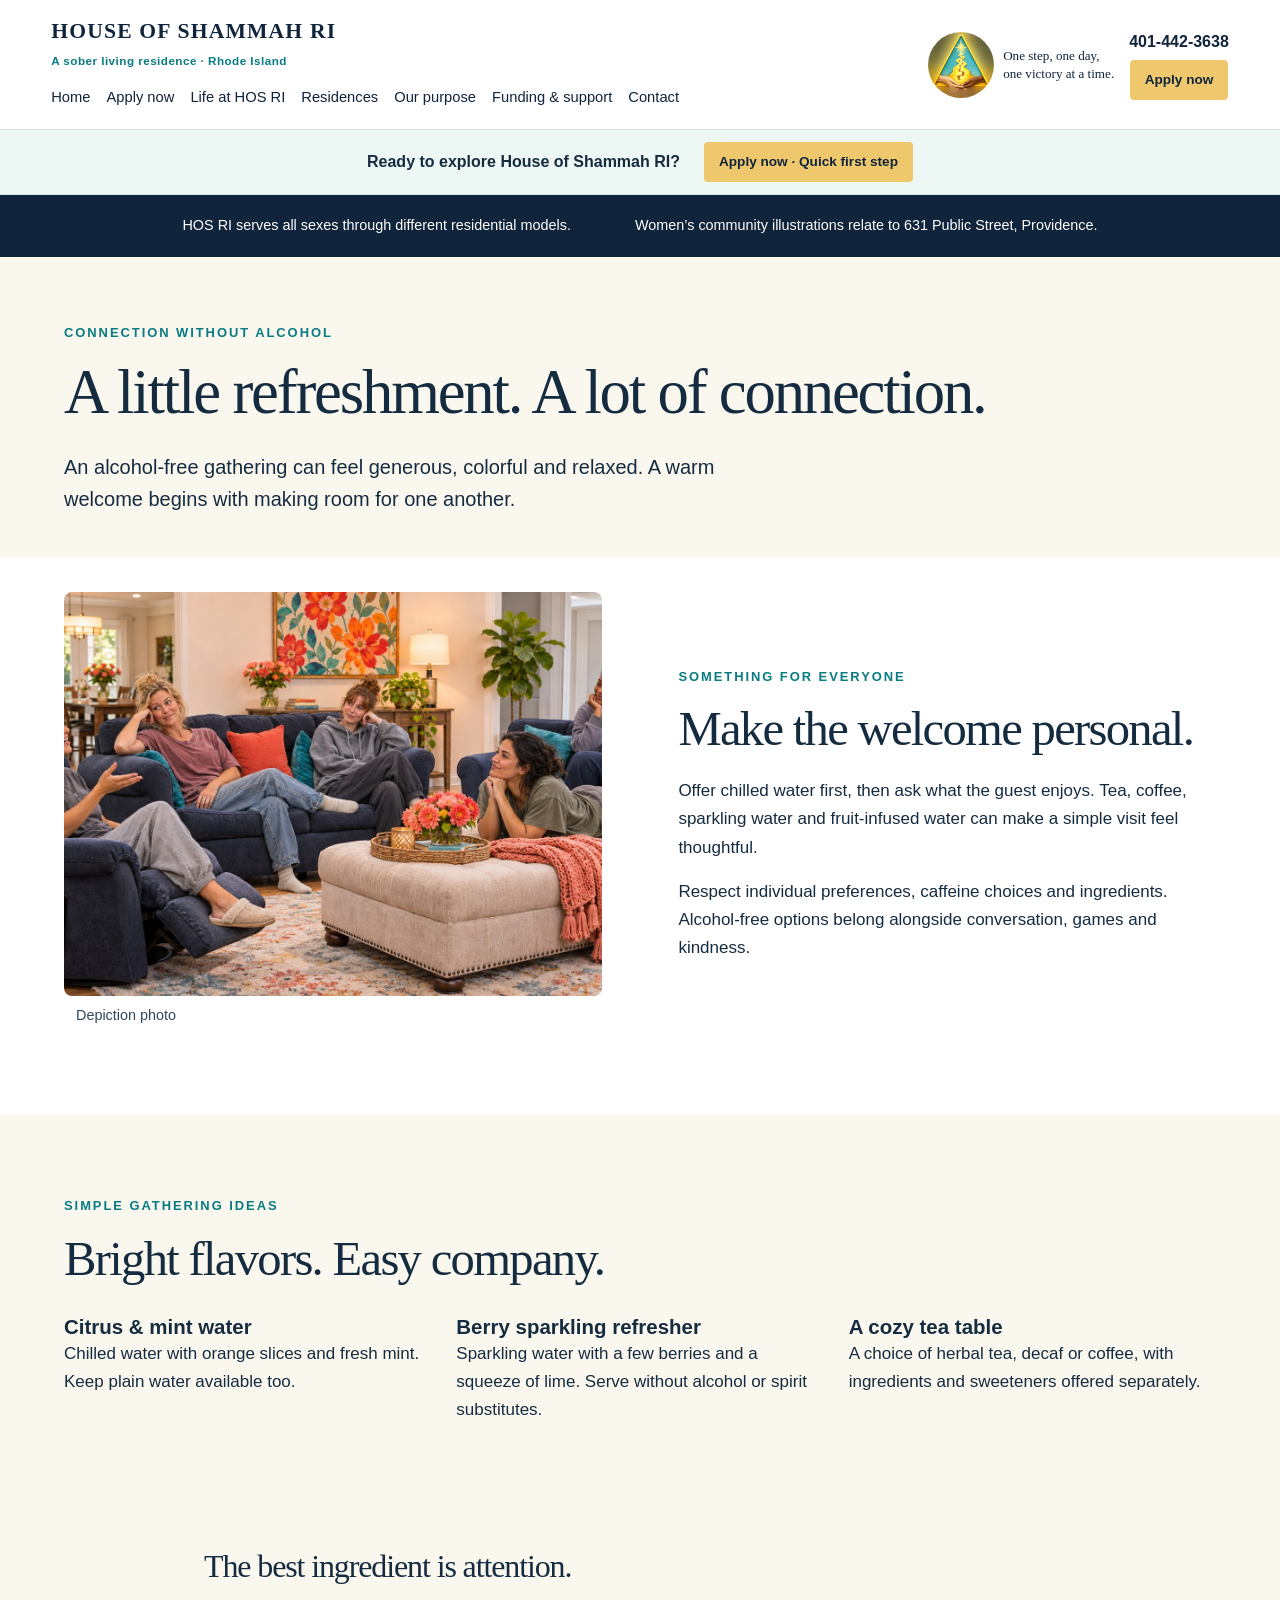
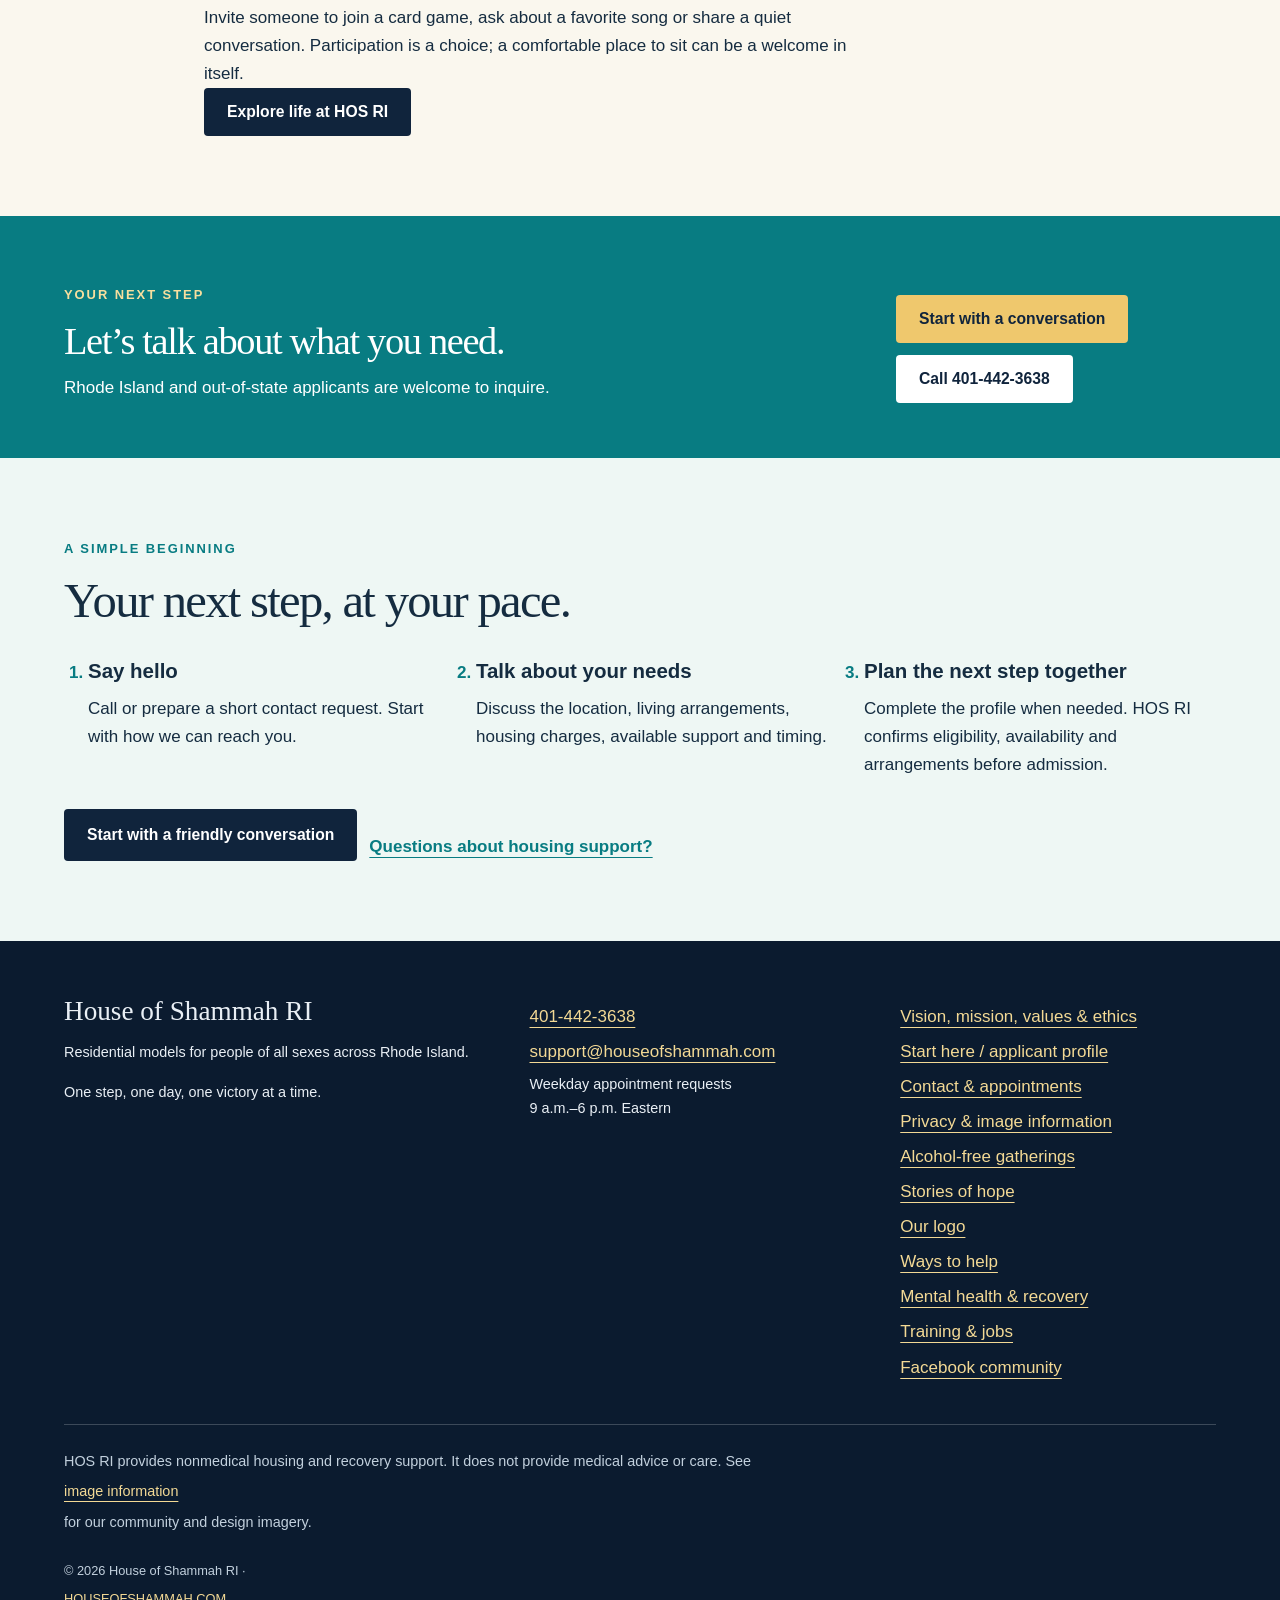
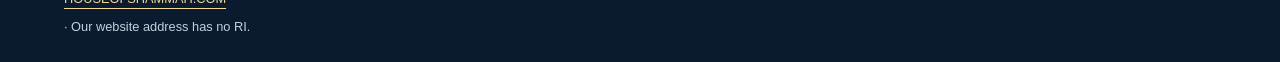
==== commit f8c9f019: "Add community support and resource pages; use public owner name C. J. Ferrer" ====
--- a/alcohol-free.html
+++ b/alcohol-free.html
@@ -1 +1 @@
-<!doctype html><html lang="en"><head><meta charset="utf-8"><meta name="viewport" content="width=device-width,initial-scale=1"><title>Alcohol-Free Gatherings | House of Shammah RI</title><meta name="description" content="Colorful alcohol-free refreshments and thoughtful gathering ideas from House of Shammah RI in Rhode Island."><meta name="theme-color" content="#10243c"><link rel="canonical" href="https://houseofshammah.com/alcohol-free.html"><link rel="icon" href="assets/refresh/hos-logo.jpg"><meta property="og:title" content="Alcohol-Free Gatherings | House of Shammah RI"><meta property="og:description" content="Colorful alcohol-free refreshments and thoughtful gathering ideas from House of Shammah RI in Rhode Island."><meta property="og:image" content="https://houseofshammah.com/assets/refresh/welcome-casual.jpg"><link rel="stylesheet" href="redesign.css"><link rel="stylesheet" href="finishing.css"><script src="site.js?v=20261124-contacts" defer></script><link rel="stylesheet" href="journey.css?v=20261124-contacts"></head><body><a class="skip" href="#main">Skip to content</a><header class="site-header"><div class="header-inner"><div class="navigation"><a class="wordmark" href="index.html">HOUSE OF SHAMMAH RI<span>A sober living residence · Rhode Island</span></a><button class="menu-toggle" aria-expanded="false" aria-controls="primary-nav">Menu</button><nav id="primary-nav" aria-label="Main navigation"><a href="index.html" >Home</a><a href="apply.html" >Apply now</a><a href="life.html" >Life at HOS RI</a><a href="residence.html" >Residences</a><a href="purpose.html" >Our purpose</a><a href="funding.html" >Funding & support</a><a href="contact.html" >Contact</a></nav></div><div class="header-contact"><a class="mini-brand" href="logo.html" aria-label="House of Shammah RI logo and tagline"><img src="assets/refresh/hos-logo.jpg" alt="House of Shammah RI gold and turquoise logo"><span>One step, one day,<br>one victory at a time.</span></a><div class="contact-actions"><a href="tel:14014423638">401-442-3638</a><a class="button gold small" href="apply.html">Apply now</a></div></div></div><div class="compact-tagline">One step, one day, one victory at a time.</div></header><main id="main"><div class="application-invite"><strong>Ready to explore House of Shammah RI?</strong><a class="button gold small" href="apply.html#first-step">Apply now · Quick first step</a></div><div class="promise-strip"><span>HOS RI serves all sexes through different residential models.</span><span>Women’s community illustrations relate to 631 Public Street, Providence.</span></div><section class="page-heading"><p class="eyebrow">Connection without alcohol</p><h1>A little refreshment. A lot of connection.</h1><p class="lede">An alcohol-free gathering can feel generous, colorful and relaxed. A warm welcome begins with making room for one another.</p></section><section class="section feature"><div><figure><a class="image-link" href="assets/refresh/living-conversation.jpg" aria-label="Open image: Fictional women sharing relaxed conversation in a welcoming living room"><img src="assets/refresh/living-conversation.jpg" alt="Fictional women sharing relaxed conversation in a welcoming living room" loading=lazy decoding="async"></a><figcaption>Depiction photo</figcaption></figure></div><div><p class="eyebrow">Something for everyone</p><h2>Make the welcome personal.</h2><p>Offer chilled water first, then ask what the guest enjoys. Tea, coffee, sparkling water and fruit-infused water can make a simple visit feel thoughtful.</p><p>Respect individual preferences, caffeine choices and ingredients. Alcohol-free options belong alongside conversation, games and kindness.</p></div></section><section class="section"><p class="eyebrow">Simple gathering ideas</p><h2>Bright flavors. Easy company.</h2><div class="gallery three"><article class="drink-card"><h3>Citrus & mint water</h3><p>Chilled water with orange slices and fresh mint. Keep plain water available too.</p></article><article class="drink-card"><h3>Berry sparkling refresher</h3><p>Sparkling water with a few berries and a squeeze of lime. Serve without alcohol or spirit substitutes.</p></article><article class="drink-card"><h3>A cozy tea table</h3><p>A choice of herbal tea, decaf or coffee, with ingredients and sweeteners offered separately.</p></article></div></section><section class="section prose"><h2>The best ingredient is attention.</h2><p>Invite someone to join a card game, ask about a favorite song or share a quiet conversation. Participation is a choice; a comfortable place to sit can be a welcome in itself.</p><a class="button navy" href="life.html">Explore life at HOS RI</a></section><section class="cta"><div><p class="eyebrow">Your next step</p><h2>Let’s talk about what you need.</h2><p>Rhode Island and out-of-state applicants are welcome to inquire.</p></div><div class="buttons"><a class="button gold" href="apply.html">Start with a conversation</a><a class="button light" href="tel:14014423638">Call 401-442-3638</a></div></section><section class="section next-steps"><p class="eyebrow">A simple beginning</p><h2>Your next step, at your pace.</h2><ol class="journey-steps"><li><h3>Say hello</h3><p>Call or prepare a short contact request. Start with how we can reach you.</p></li><li><h3>Talk about your needs</h3><p>Discuss the location, living arrangements, housing charges, available support and timing.</p></li><li><h3>Plan the next step together</h3><p>Complete the profile when needed. HOS RI confirms eligibility, availability and arrangements before admission.</p></li></ol><div class="buttons"><a class="button navy" href="apply.html#first-step">Start with a friendly conversation</a><a class="text-link" href="funding.html">Questions about housing support?</a></div></section></main><footer><div class="footer-grid"><div><strong>House of Shammah RI</strong><p>Residential models for people of all sexes across Rhode Island.</p><p>One step, one day, one victory at a time.</p></div><div><a href="tel:14014423638">401-442-3638</a><a href="mailto:support@houseofshammah.com">support@houseofshammah.com</a><p>Weekday appointment requests<br>9 a.m.–6 p.m. Eastern</p></div><div><a href="purpose.html">Vision, mission, values & ethics</a><a href="apply.html">Start here / applicant profile</a><a href="contact.html">Contact & appointments</a><a href="privacy.html">Privacy & image information</a><a href="alcohol-free.html">Alcohol-free gatherings</a><a href="stories.html">Stories of hope</a><a href="logo.html">Our logo</a></div></div><p class="footer-note">HOS RI provides nonmedical housing and recovery support. It does not provide medical advice or care. See <a href="privacy.html">image information</a> for our community and design imagery.</p><p class="copyright">© 2026 House of Shammah RI · <a href="https://houseofshammah.com">HOUSEOFSHAMMAH.COM</a> · Our website address has no RI.</p></footer><dialog id="image-dialog"><button class="dialog-close" aria-label="Close enlarged image">Close</button><img alt=""><p></p></dialog><aside class="followup-invite" id="followup-invite" aria-labelledby="followup-title" hidden><button type="button" class="followup-close" aria-label="Dismiss application invitation">Close</button><p class="eyebrow">A warm invitation</p><h2 id="followup-title">Ready for your next step?</h2><p>Your questions are welcome. Begin with a short contact request, or keep exploring at your pace.</p><a class="button gold" href="apply.html#first-step">Continue to the application</a><button type="button" class="text-button followup-later">Not now</button></aside></body></html>+<!doctype html><html lang="en"><head><meta charset="utf-8"><meta name="viewport" content="width=device-width,initial-scale=1"><title>Alcohol-Free Gatherings | House of Shammah RI</title><meta name="description" content="Colorful alcohol-free refreshments and thoughtful gathering ideas from House of Shammah RI in Rhode Island."><meta name="theme-color" content="#10243c"><link rel="canonical" href="https://houseofshammah.com/alcohol-free.html"><link rel="icon" href="assets/refresh/hos-logo.jpg"><meta property="og:title" content="Alcohol-Free Gatherings | House of Shammah RI"><meta property="og:description" content="Colorful alcohol-free refreshments and thoughtful gathering ideas from House of Shammah RI in Rhode Island."><meta property="og:image" content="https://houseofshammah.com/assets/refresh/welcome-casual.jpg"><link rel="stylesheet" href="redesign.css"><link rel="stylesheet" href="finishing.css"><script src="site.js?v=20261124-contacts" defer></script><link rel="stylesheet" href="journey.css?v=20261124-contacts"></head><body><a class="skip" href="#main">Skip to content</a><header class="site-header"><div class="header-inner"><div class="navigation"><a class="wordmark" href="index.html">HOUSE OF SHAMMAH RI<span>A sober living residence · Rhode Island</span></a><button class="menu-toggle" aria-expanded="false" aria-controls="primary-nav">Menu</button><nav id="primary-nav" aria-label="Main navigation"><a href="index.html" >Home</a><a href="apply.html" >Apply now</a><a href="life.html" >Life at HOS RI</a><a href="residence.html" >Residences</a><a href="purpose.html" >Our purpose</a><a href="funding.html" >Funding & support</a><a href="contact.html" >Contact</a></nav></div><div class="header-contact"><a class="mini-brand" href="logo.html" aria-label="House of Shammah RI logo and tagline"><img src="assets/refresh/hos-logo.jpg" alt="House of Shammah RI gold and turquoise logo"><span>One step, one day,<br>one victory at a time.</span></a><div class="contact-actions"><a href="tel:14014423638">401-442-3638</a><a class="button gold small" href="apply.html">Apply now</a></div></div></div><div class="compact-tagline">One step, one day, one victory at a time.</div></header><main id="main"><div class="application-invite"><strong>Ready to explore House of Shammah RI?</strong><a class="button gold small" href="apply.html#first-step">Apply now · Quick first step</a></div><div class="promise-strip"><span>HOS RI serves all sexes through different residential models.</span><span>Women’s community illustrations relate to 631 Public Street, Providence.</span></div><section class="page-heading"><p class="eyebrow">Connection without alcohol</p><h1>A little refreshment. A lot of connection.</h1><p class="lede">An alcohol-free gathering can feel generous, colorful and relaxed. A warm welcome begins with making room for one another.</p></section><section class="section feature"><div><figure><a class="image-link" href="assets/refresh/living-conversation.jpg" aria-label="Open image: Fictional women sharing relaxed conversation in a welcoming living room"><img src="assets/refresh/living-conversation.jpg" alt="Fictional women sharing relaxed conversation in a welcoming living room" loading=lazy decoding="async"></a><figcaption>Depiction photo</figcaption></figure></div><div><p class="eyebrow">Something for everyone</p><h2>Make the welcome personal.</h2><p>Offer chilled water first, then ask what the guest enjoys. Tea, coffee, sparkling water and fruit-infused water can make a simple visit feel thoughtful.</p><p>Respect individual preferences, caffeine choices and ingredients. Alcohol-free options belong alongside conversation, games and kindness.</p></div></section><section class="section"><p class="eyebrow">Simple gathering ideas</p><h2>Bright flavors. Easy company.</h2><div class="gallery three"><article class="drink-card"><h3>Citrus & mint water</h3><p>Chilled water with orange slices and fresh mint. Keep plain water available too.</p></article><article class="drink-card"><h3>Berry sparkling refresher</h3><p>Sparkling water with a few berries and a squeeze of lime. Serve without alcohol or spirit substitutes.</p></article><article class="drink-card"><h3>A cozy tea table</h3><p>A choice of herbal tea, decaf or coffee, with ingredients and sweeteners offered separately.</p></article></div></section><section class="section prose"><h2>The best ingredient is attention.</h2><p>Invite someone to join a card game, ask about a favorite song or share a quiet conversation. Participation is a choice; a comfortable place to sit can be a welcome in itself.</p><a class="button navy" href="life.html">Explore life at HOS RI</a></section><section class="cta"><div><p class="eyebrow">Your next step</p><h2>Let’s talk about what you need.</h2><p>Rhode Island and out-of-state applicants are welcome to inquire.</p></div><div class="buttons"><a class="button gold" href="apply.html">Start with a conversation</a><a class="button light" href="tel:14014423638">Call 401-442-3638</a></div></section><section class="section next-steps"><p class="eyebrow">A simple beginning</p><h2>Your next step, at your pace.</h2><ol class="journey-steps"><li><h3>Say hello</h3><p>Call or prepare a short contact request. Start with how we can reach you.</p></li><li><h3>Talk about your needs</h3><p>Discuss the location, living arrangements, housing charges, available support and timing.</p></li><li><h3>Plan the next step together</h3><p>Complete the profile when needed. HOS RI confirms eligibility, availability and arrangements before admission.</p></li></ol><div class="buttons"><a class="button navy" href="apply.html#first-step">Start with a friendly conversation</a><a class="text-link" href="funding.html">Questions about housing support?</a></div></section></main><footer><div class="footer-grid"><div><strong>House of Shammah RI</strong><p>Residential models for people of all sexes across Rhode Island.</p><p>One step, one day, one victory at a time.</p></div><div><a href="tel:14014423638">401-442-3638</a><a href="mailto:support@houseofshammah.com">support@houseofshammah.com</a><p>Weekday appointment requests<br>9 a.m.–6 p.m. Eastern</p></div><div><a href="purpose.html">Vision, mission, values & ethics</a><a href="apply.html">Start here / applicant profile</a><a href="contact.html">Contact & appointments</a><a href="privacy.html">Privacy & image information</a><a href="alcohol-free.html">Alcohol-free gatherings</a><a href="stories.html">Stories of hope</a><a href="logo.html">Our logo</a><a href="support.html">Ways to help</a><a href="wellbeing.html">Mental health &amp; recovery</a><a href="community-resources.html">Training &amp; jobs</a><a href="https://www.facebook.com/profile.php?id=61596578085756">Facebook community</a></div></div><p class="footer-note">HOS RI provides nonmedical housing and recovery support. It does not provide medical advice or care. See <a href="privacy.html">image information</a> for our community and design imagery.</p><p class="copyright">© 2026 House of Shammah RI · <a href="https://houseofshammah.com">HOUSEOFSHAMMAH.COM</a> · Our website address has no RI.</p></footer><dialog id="image-dialog"><button class="dialog-close" aria-label="Close enlarged image">Close</button><img alt=""><p></p></dialog><aside class="followup-invite" id="followup-invite" aria-labelledby="followup-title" hidden><button type="button" class="followup-close" aria-label="Dismiss application invitation">Close</button><p class="eyebrow">A warm invitation</p><h2 id="followup-title">Ready for your next step?</h2><p>Your questions are welcome. Begin with a short contact request, or keep exploring at your pace.</p><a class="button gold" href="apply.html#first-step">Continue to the application</a><button type="button" class="text-button followup-later">Not now</button></aside></body></html>
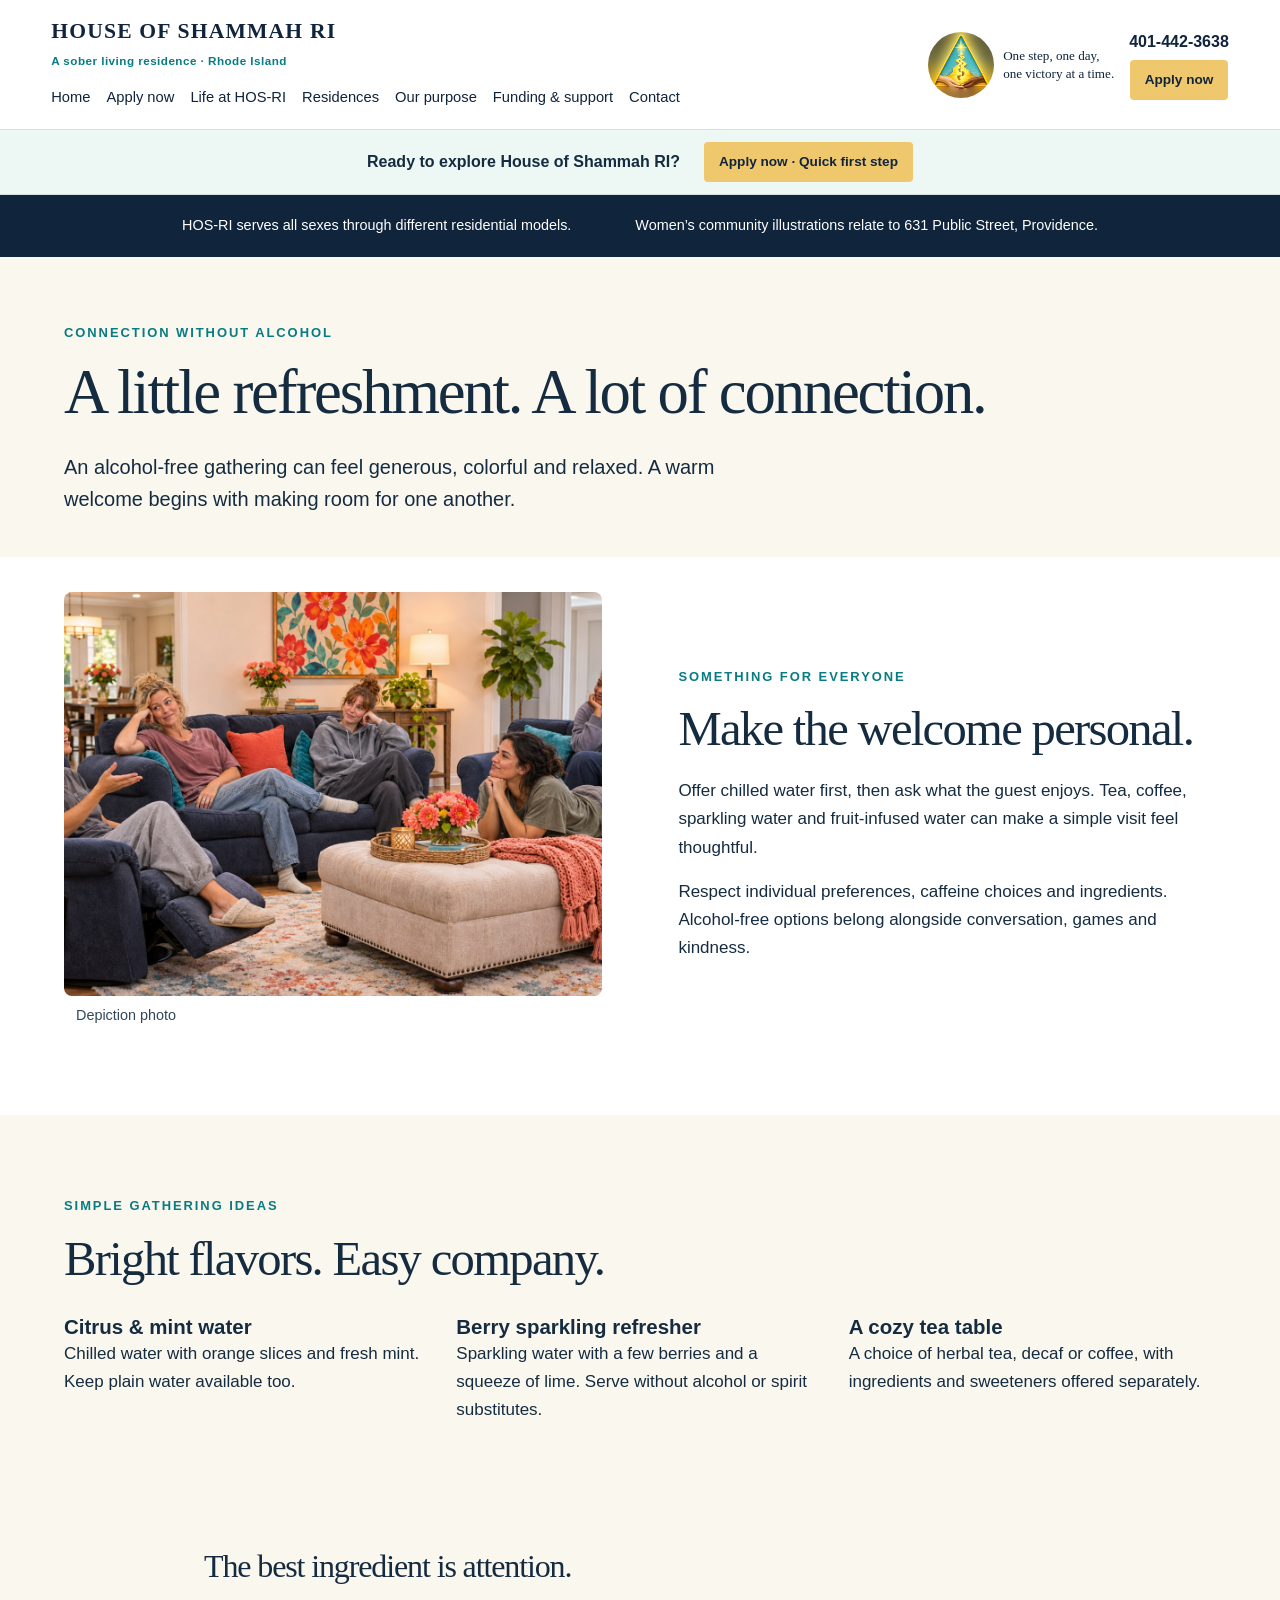
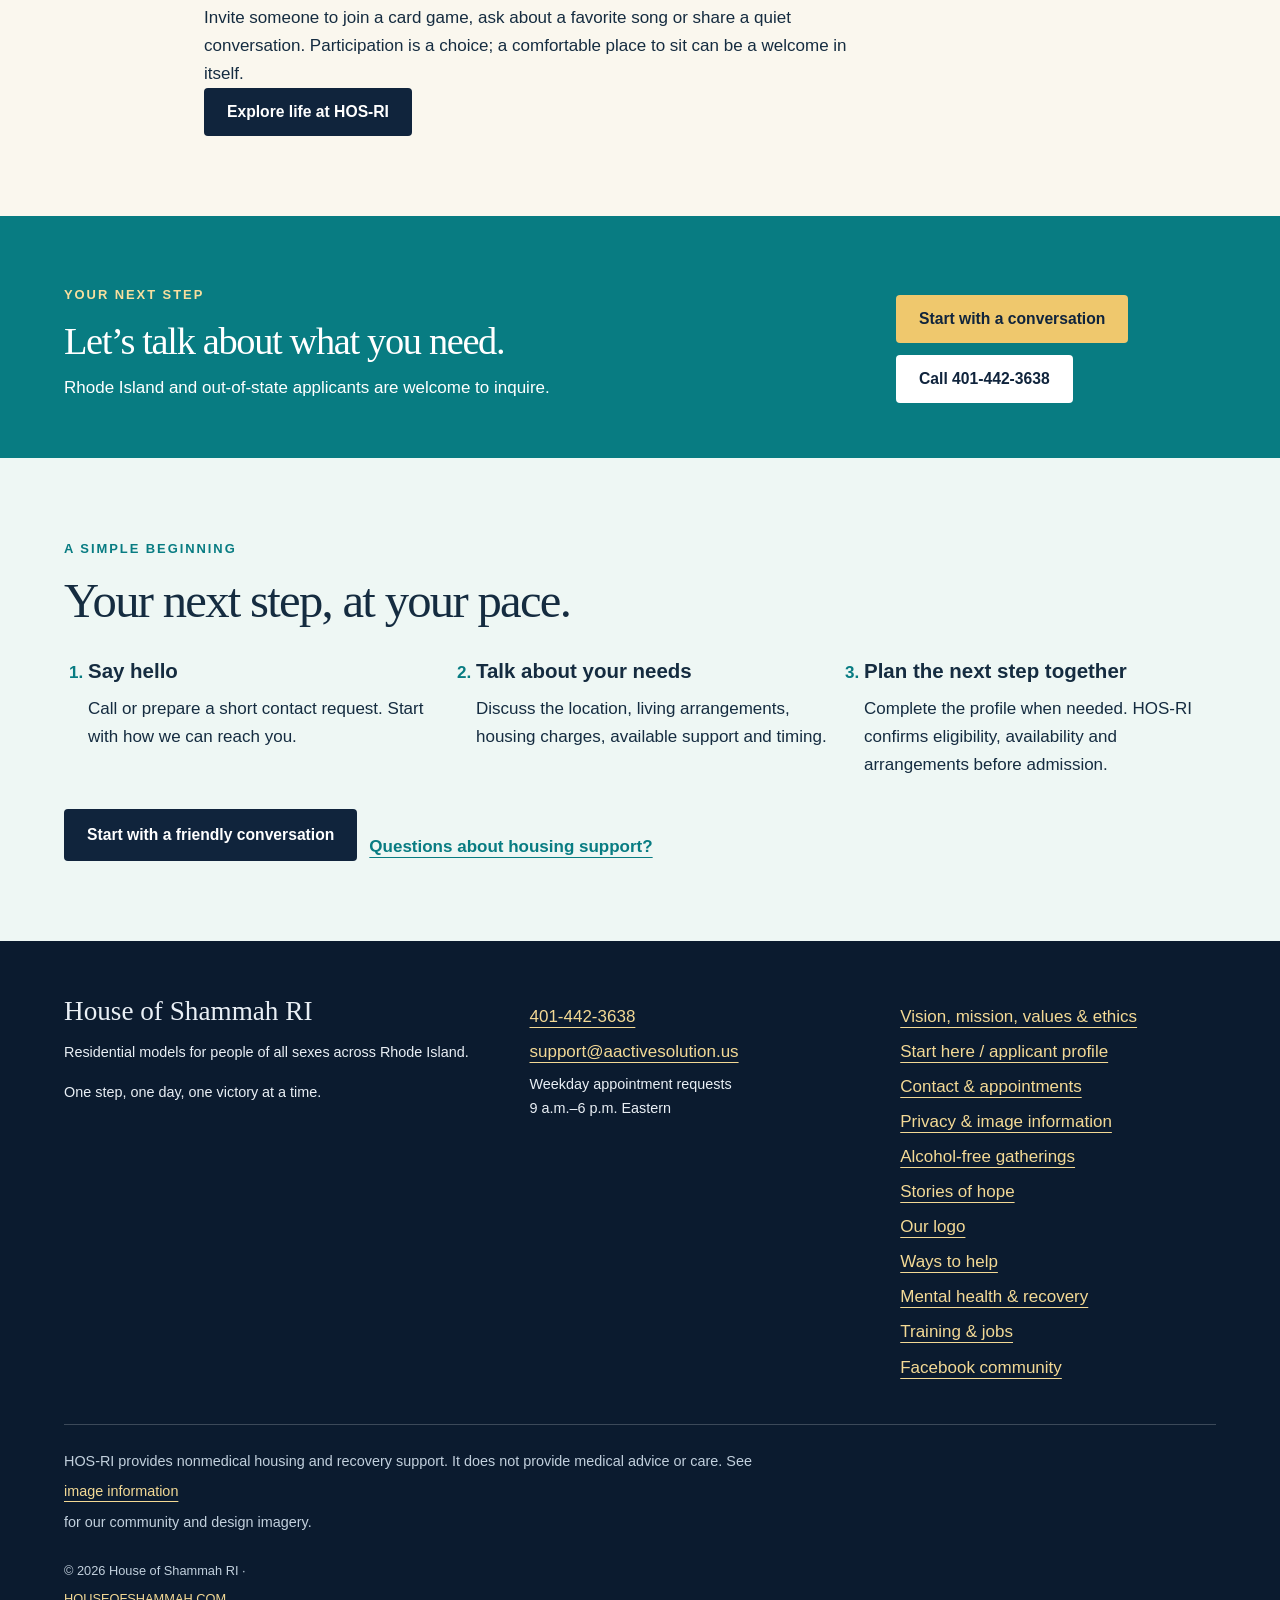
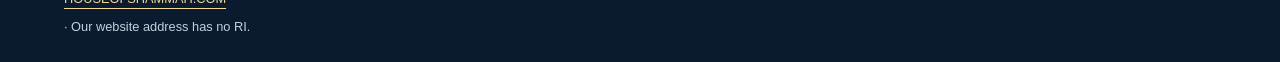
==== commit c65f5966: "Welcome self-pay and 942-STOP inquiries; use HOS-RI and C.J. English; route contact requests to acti" ====
--- a/alcohol-free.html
+++ b/alcohol-free.html
@@ -1 +1 @@
-<!doctype html><html lang="en"><head><meta charset="utf-8"><meta name="viewport" content="width=device-width,initial-scale=1"><title>Alcohol-Free Gatherings | House of Shammah RI</title><meta name="description" content="Colorful alcohol-free refreshments and thoughtful gathering ideas from House of Shammah RI in Rhode Island."><meta name="theme-color" content="#10243c"><link rel="canonical" href="https://houseofshammah.com/alcohol-free.html"><link rel="icon" href="assets/refresh/hos-logo.jpg"><meta property="og:title" content="Alcohol-Free Gatherings | House of Shammah RI"><meta property="og:description" content="Colorful alcohol-free refreshments and thoughtful gathering ideas from House of Shammah RI in Rhode Island."><meta property="og:image" content="https://houseofshammah.com/assets/refresh/welcome-casual.jpg"><link rel="stylesheet" href="redesign.css"><link rel="stylesheet" href="finishing.css"><script src="site.js?v=20261124-contacts" defer></script><link rel="stylesheet" href="journey.css?v=20261124-contacts"></head><body><a class="skip" href="#main">Skip to content</a><header class="site-header"><div class="header-inner"><div class="navigation"><a class="wordmark" href="index.html">HOUSE OF SHAMMAH RI<span>A sober living residence · Rhode Island</span></a><button class="menu-toggle" aria-expanded="false" aria-controls="primary-nav">Menu</button><nav id="primary-nav" aria-label="Main navigation"><a href="index.html" >Home</a><a href="apply.html" >Apply now</a><a href="life.html" >Life at HOS RI</a><a href="residence.html" >Residences</a><a href="purpose.html" >Our purpose</a><a href="funding.html" >Funding & support</a><a href="contact.html" >Contact</a></nav></div><div class="header-contact"><a class="mini-brand" href="logo.html" aria-label="House of Shammah RI logo and tagline"><img src="assets/refresh/hos-logo.jpg" alt="House of Shammah RI gold and turquoise logo"><span>One step, one day,<br>one victory at a time.</span></a><div class="contact-actions"><a href="tel:14014423638">401-442-3638</a><a class="button gold small" href="apply.html">Apply now</a></div></div></div><div class="compact-tagline">One step, one day, one victory at a time.</div></header><main id="main"><div class="application-invite"><strong>Ready to explore House of Shammah RI?</strong><a class="button gold small" href="apply.html#first-step">Apply now · Quick first step</a></div><div class="promise-strip"><span>HOS RI serves all sexes through different residential models.</span><span>Women’s community illustrations relate to 631 Public Street, Providence.</span></div><section class="page-heading"><p class="eyebrow">Connection without alcohol</p><h1>A little refreshment. A lot of connection.</h1><p class="lede">An alcohol-free gathering can feel generous, colorful and relaxed. A warm welcome begins with making room for one another.</p></section><section class="section feature"><div><figure><a class="image-link" href="assets/refresh/living-conversation.jpg" aria-label="Open image: Fictional women sharing relaxed conversation in a welcoming living room"><img src="assets/refresh/living-conversation.jpg" alt="Fictional women sharing relaxed conversation in a welcoming living room" loading=lazy decoding="async"></a><figcaption>Depiction photo</figcaption></figure></div><div><p class="eyebrow">Something for everyone</p><h2>Make the welcome personal.</h2><p>Offer chilled water first, then ask what the guest enjoys. Tea, coffee, sparkling water and fruit-infused water can make a simple visit feel thoughtful.</p><p>Respect individual preferences, caffeine choices and ingredients. Alcohol-free options belong alongside conversation, games and kindness.</p></div></section><section class="section"><p class="eyebrow">Simple gathering ideas</p><h2>Bright flavors. Easy company.</h2><div class="gallery three"><article class="drink-card"><h3>Citrus & mint water</h3><p>Chilled water with orange slices and fresh mint. Keep plain water available too.</p></article><article class="drink-card"><h3>Berry sparkling refresher</h3><p>Sparkling water with a few berries and a squeeze of lime. Serve without alcohol or spirit substitutes.</p></article><article class="drink-card"><h3>A cozy tea table</h3><p>A choice of herbal tea, decaf or coffee, with ingredients and sweeteners offered separately.</p></article></div></section><section class="section prose"><h2>The best ingredient is attention.</h2><p>Invite someone to join a card game, ask about a favorite song or share a quiet conversation. Participation is a choice; a comfortable place to sit can be a welcome in itself.</p><a class="button navy" href="life.html">Explore life at HOS RI</a></section><section class="cta"><div><p class="eyebrow">Your next step</p><h2>Let’s talk about what you need.</h2><p>Rhode Island and out-of-state applicants are welcome to inquire.</p></div><div class="buttons"><a class="button gold" href="apply.html">Start with a conversation</a><a class="button light" href="tel:14014423638">Call 401-442-3638</a></div></section><section class="section next-steps"><p class="eyebrow">A simple beginning</p><h2>Your next step, at your pace.</h2><ol class="journey-steps"><li><h3>Say hello</h3><p>Call or prepare a short contact request. Start with how we can reach you.</p></li><li><h3>Talk about your needs</h3><p>Discuss the location, living arrangements, housing charges, available support and timing.</p></li><li><h3>Plan the next step together</h3><p>Complete the profile when needed. HOS RI confirms eligibility, availability and arrangements before admission.</p></li></ol><div class="buttons"><a class="button navy" href="apply.html#first-step">Start with a friendly conversation</a><a class="text-link" href="funding.html">Questions about housing support?</a></div></section></main><footer><div class="footer-grid"><div><strong>House of Shammah RI</strong><p>Residential models for people of all sexes across Rhode Island.</p><p>One step, one day, one victory at a time.</p></div><div><a href="tel:14014423638">401-442-3638</a><a href="mailto:support@houseofshammah.com">support@houseofshammah.com</a><p>Weekday appointment requests<br>9 a.m.–6 p.m. Eastern</p></div><div><a href="purpose.html">Vision, mission, values & ethics</a><a href="apply.html">Start here / applicant profile</a><a href="contact.html">Contact & appointments</a><a href="privacy.html">Privacy & image information</a><a href="alcohol-free.html">Alcohol-free gatherings</a><a href="stories.html">Stories of hope</a><a href="logo.html">Our logo</a><a href="support.html">Ways to help</a><a href="wellbeing.html">Mental health &amp; recovery</a><a href="community-resources.html">Training &amp; jobs</a><a href="https://www.facebook.com/profile.php?id=61596578085756">Facebook community</a></div></div><p class="footer-note">HOS RI provides nonmedical housing and recovery support. It does not provide medical advice or care. See <a href="privacy.html">image information</a> for our community and design imagery.</p><p class="copyright">© 2026 House of Shammah RI · <a href="https://houseofshammah.com">HOUSEOFSHAMMAH.COM</a> · Our website address has no RI.</p></footer><dialog id="image-dialog"><button class="dialog-close" aria-label="Close enlarged image">Close</button><img alt=""><p></p></dialog><aside class="followup-invite" id="followup-invite" aria-labelledby="followup-title" hidden><button type="button" class="followup-close" aria-label="Dismiss application invitation">Close</button><p class="eyebrow">A warm invitation</p><h2 id="followup-title">Ready for your next step?</h2><p>Your questions are welcome. Begin with a short contact request, or keep exploring at your pace.</p><a class="button gold" href="apply.html#first-step">Continue to the application</a><button type="button" class="text-button followup-later">Not now</button></aside></body></html>+<!doctype html><html lang="en"><head><meta charset="utf-8"><meta name="viewport" content="width=device-width,initial-scale=1"><title>Alcohol-Free Gatherings | House of Shammah RI</title><meta name="description" content="Colorful alcohol-free refreshments and thoughtful gathering ideas from House of Shammah RI in Rhode Island."><meta name="theme-color" content="#10243c"><link rel="canonical" href="https://houseofshammah.com/alcohol-free.html"><link rel="icon" href="assets/refresh/hos-logo.jpg"><meta property="og:title" content="Alcohol-Free Gatherings | House of Shammah RI"><meta property="og:description" content="Colorful alcohol-free refreshments and thoughtful gathering ideas from House of Shammah RI in Rhode Island."><meta property="og:image" content="https://houseofshammah.com/assets/refresh/welcome-casual.jpg"><link rel="stylesheet" href="redesign.css"><link rel="stylesheet" href="finishing.css"><script src="site.js?v=20261127-welcome" defer></script><link rel="stylesheet" href="journey.css?v=20261124-contacts"></head><body><a class="skip" href="#main">Skip to content</a><header class="site-header"><div class="header-inner"><div class="navigation"><a class="wordmark" href="index.html">HOUSE OF SHAMMAH RI<span>A sober living residence · Rhode Island</span></a><button class="menu-toggle" aria-expanded="false" aria-controls="primary-nav">Menu</button><nav id="primary-nav" aria-label="Main navigation"><a href="index.html" >Home</a><a href="apply.html" >Apply now</a><a href="life.html" >Life at HOS-RI</a><a href="residence.html" >Residences</a><a href="purpose.html" >Our purpose</a><a href="funding.html" >Funding & support</a><a href="contact.html" >Contact</a></nav></div><div class="header-contact"><a class="mini-brand" href="logo.html" aria-label="House of Shammah RI logo and tagline"><img src="assets/refresh/hos-logo.jpg" alt="House of Shammah RI gold and turquoise logo"><span>One step, one day,<br>one victory at a time.</span></a><div class="contact-actions"><a href="tel:14014423638">401-442-3638</a><a class="button gold small" href="apply.html">Apply now</a></div></div></div><div class="compact-tagline">One step, one day, one victory at a time.</div></header><main id="main"><div class="application-invite"><strong>Ready to explore House of Shammah RI?</strong><a class="button gold small" href="apply.html#first-step">Apply now · Quick first step</a></div><div class="promise-strip"><span>HOS-RI serves all sexes through different residential models.</span><span>Women’s community illustrations relate to 631 Public Street, Providence.</span></div><section class="page-heading"><p class="eyebrow">Connection without alcohol</p><h1>A little refreshment. A lot of connection.</h1><p class="lede">An alcohol-free gathering can feel generous, colorful and relaxed. A warm welcome begins with making room for one another.</p></section><section class="section feature"><div><figure><a class="image-link" href="assets/refresh/living-conversation.jpg" aria-label="Open image: Fictional women sharing relaxed conversation in a welcoming living room"><img src="assets/refresh/living-conversation.jpg" alt="Fictional women sharing relaxed conversation in a welcoming living room" loading=lazy decoding="async"></a><figcaption>Depiction photo</figcaption></figure></div><div><p class="eyebrow">Something for everyone</p><h2>Make the welcome personal.</h2><p>Offer chilled water first, then ask what the guest enjoys. Tea, coffee, sparkling water and fruit-infused water can make a simple visit feel thoughtful.</p><p>Respect individual preferences, caffeine choices and ingredients. Alcohol-free options belong alongside conversation, games and kindness.</p></div></section><section class="section"><p class="eyebrow">Simple gathering ideas</p><h2>Bright flavors. Easy company.</h2><div class="gallery three"><article class="drink-card"><h3>Citrus & mint water</h3><p>Chilled water with orange slices and fresh mint. Keep plain water available too.</p></article><article class="drink-card"><h3>Berry sparkling refresher</h3><p>Sparkling water with a few berries and a squeeze of lime. Serve without alcohol or spirit substitutes.</p></article><article class="drink-card"><h3>A cozy tea table</h3><p>A choice of herbal tea, decaf or coffee, with ingredients and sweeteners offered separately.</p></article></div></section><section class="section prose"><h2>The best ingredient is attention.</h2><p>Invite someone to join a card game, ask about a favorite song or share a quiet conversation. Participation is a choice; a comfortable place to sit can be a welcome in itself.</p><a class="button navy" href="life.html">Explore life at HOS-RI</a></section><section class="cta"><div><p class="eyebrow">Your next step</p><h2>Let’s talk about what you need.</h2><p>Rhode Island and out-of-state applicants are welcome to inquire.</p></div><div class="buttons"><a class="button gold" href="apply.html">Start with a conversation</a><a class="button light" href="tel:14014423638">Call 401-442-3638</a></div></section><section class="section next-steps"><p class="eyebrow">A simple beginning</p><h2>Your next step, at your pace.</h2><ol class="journey-steps"><li><h3>Say hello</h3><p>Call or prepare a short contact request. Start with how we can reach you.</p></li><li><h3>Talk about your needs</h3><p>Discuss the location, living arrangements, housing charges, available support and timing.</p></li><li><h3>Plan the next step together</h3><p>Complete the profile when needed. HOS-RI confirms eligibility, availability and arrangements before admission.</p></li></ol><div class="buttons"><a class="button navy" href="apply.html#first-step">Start with a friendly conversation</a><a class="text-link" href="funding.html">Questions about housing support?</a></div></section></main><footer><div class="footer-grid"><div><strong>House of Shammah RI</strong><p>Residential models for people of all sexes across Rhode Island.</p><p>One step, one day, one victory at a time.</p></div><div><a href="tel:14014423638">401-442-3638</a><a href="mailto:support@aactivesolution.us">support@aactivesolution.us</a><p>Weekday appointment requests<br>9 a.m.–6 p.m. Eastern</p></div><div><a href="purpose.html">Vision, mission, values & ethics</a><a href="apply.html">Start here / applicant profile</a><a href="contact.html">Contact & appointments</a><a href="privacy.html">Privacy & image information</a><a href="alcohol-free.html">Alcohol-free gatherings</a><a href="stories.html">Stories of hope</a><a href="logo.html">Our logo</a><a href="support.html">Ways to help</a><a href="wellbeing.html">Mental health &amp; recovery</a><a href="community-resources.html">Training &amp; jobs</a><a href="https://www.facebook.com/profile.php?id=61596578085756">Facebook community</a></div></div><p class="footer-note">HOS-RI provides nonmedical housing and recovery support. It does not provide medical advice or care. See <a href="privacy.html">image information</a> for our community and design imagery.</p><p class="copyright">© 2026 House of Shammah RI · <a href="https://houseofshammah.com">HOUSEOFSHAMMAH.COM</a> · Our website address has no RI.</p></footer><dialog id="image-dialog"><button class="dialog-close" aria-label="Close enlarged image">Close</button><img alt=""><p></p></dialog><aside class="followup-invite" id="followup-invite" aria-labelledby="followup-title" hidden><button type="button" class="followup-close" aria-label="Dismiss application invitation">Close</button><p class="eyebrow">A warm invitation</p><h2 id="followup-title">Ready for your next step?</h2><p>Your questions are welcome. Begin with a short contact request, or keep exploring at your pace.</p><a class="button gold" href="apply.html#first-step">Continue to the application</a><button type="button" class="text-button followup-later">Not now</button></aside></body></html>
